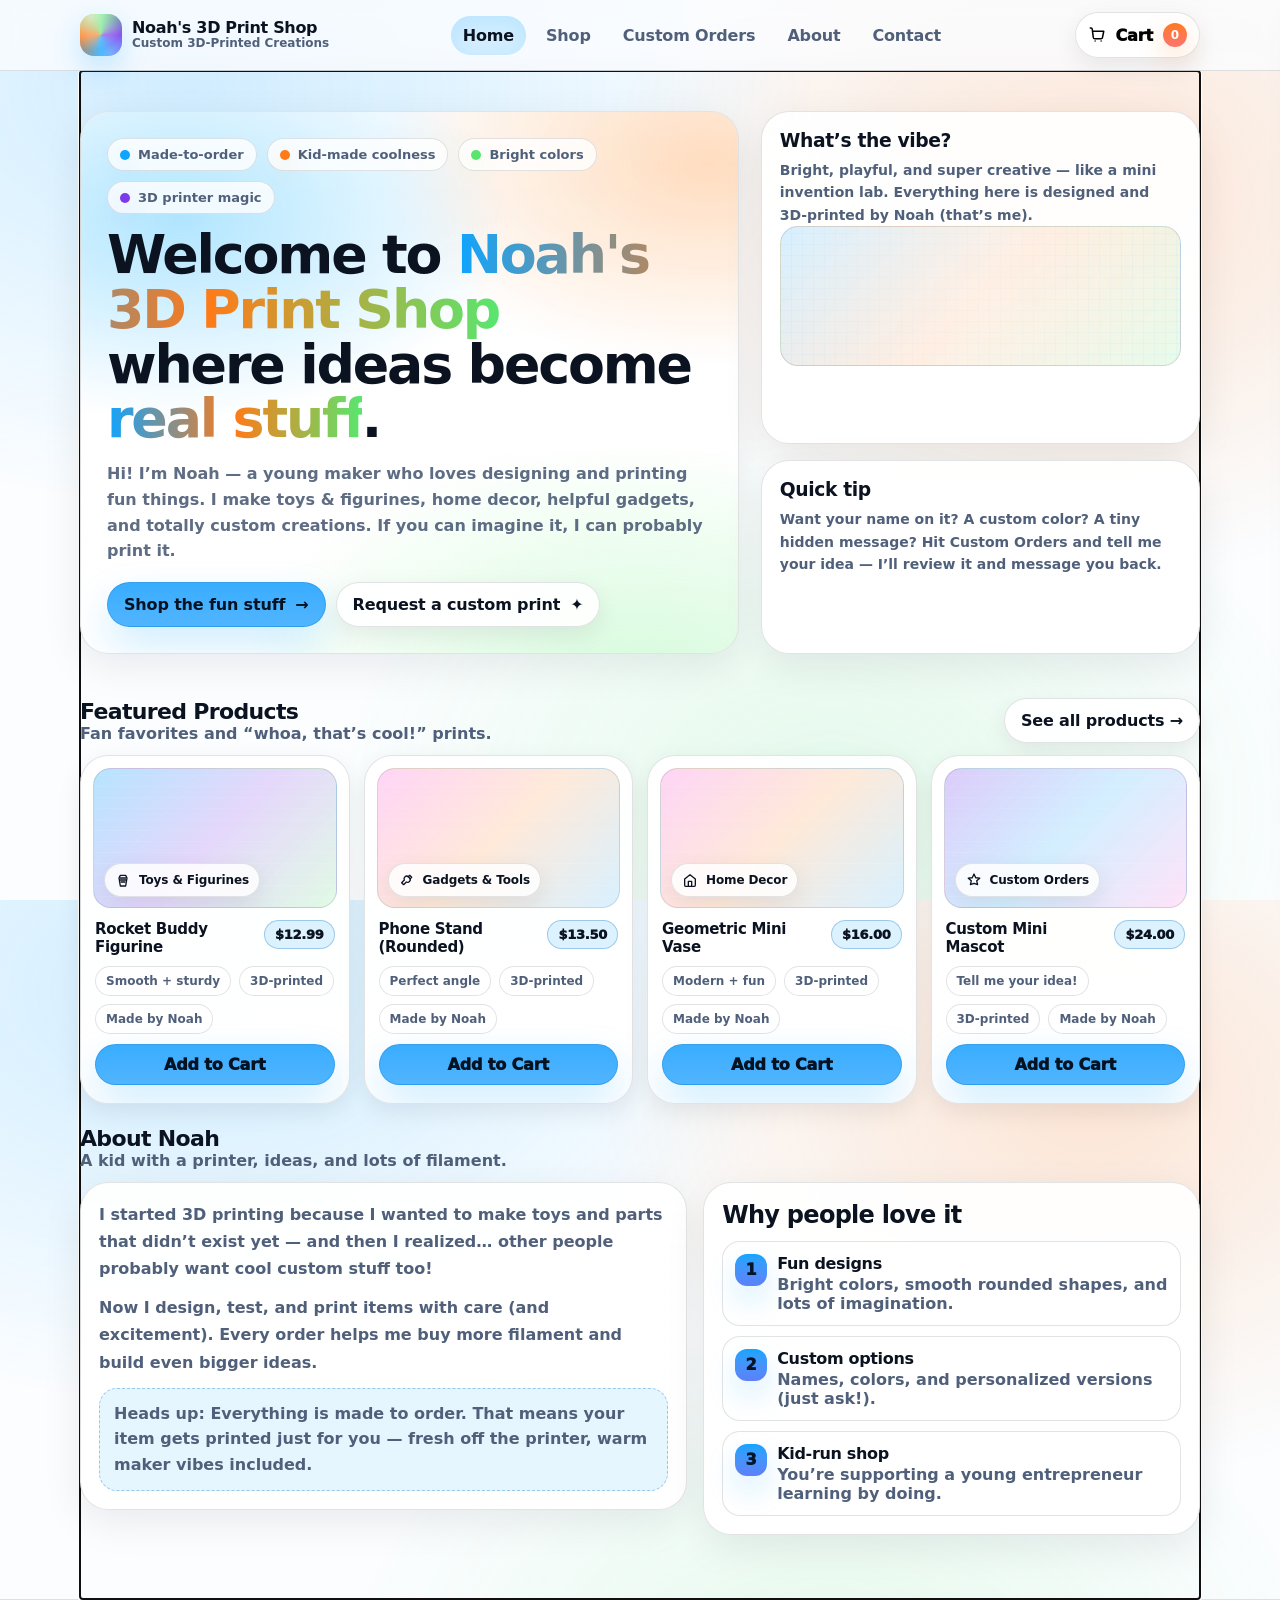
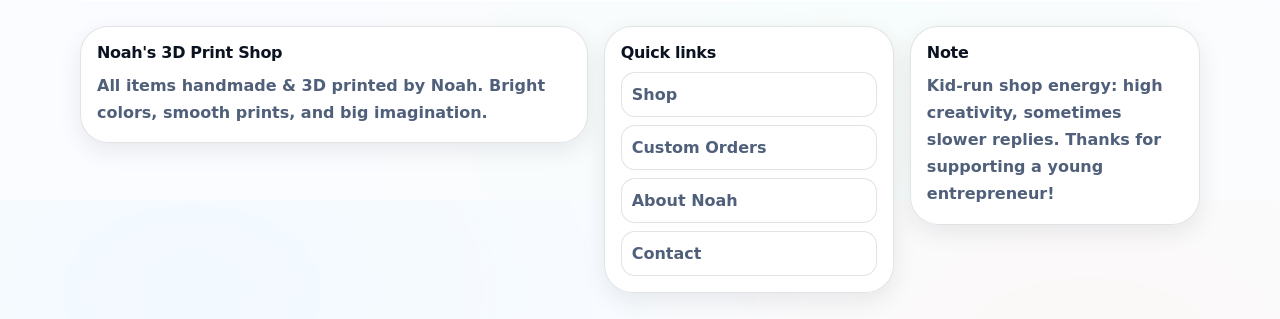
==== index.html @ 731fb662 "Update brand to Noah's 3D Print Shop" ====
<!doctype html>
<html lang="en">
  <head>
    <meta charset="utf-8" />
    <meta name="viewport" content="width=device-width, initial-scale=1" />
    <meta name="theme-color" content="#0ea5ff" />
    <title>Noah&#39;s 3D Print Shop — Custom 3D‑Printed Creations</title>
    <style>
      :root {
        --bg: #fbfdff;
        --card: #ffffff;
        --ink: #0b1220;
        --muted: #50607a;
        --border: rgba(17, 24, 39, 0.12);
        --shadow: 0 12px 40px rgba(2, 8, 23, 0.08);
        --shadow-soft: 0 8px 24px rgba(2, 8, 23, 0.08);
        --radius-xl: 28px;
        --radius-lg: 22px;
        --radius-md: 18px;
        --radius-sm: 14px;
        --electric: #0ea5ff;
        --orange: #ff7a18;
        --lime: #58e66f;
        --purple: #7c3aed;
        --pink: #ff4fd8;
        --yellow: #ffd23f;
        --focus: 0 0 0 4px rgba(14, 165, 255, 0.25);
        --grid: rgba(14, 165, 255, 0.06);
        --ease: cubic-bezier(0.2, 0.8, 0.2, 1);
        --max: 1120px;
        --font: ui-sans-serif, system-ui, -apple-system, Segoe UI, Roboto, Helvetica, Arial,
          "Apple Color Emoji", "Segoe UI Emoji";
      }
      @media (prefers-color-scheme: dark) {
        :root {
          --bg: #070b14;
          --card: #0b1326;
          --ink: #eaf1ff;
          --muted: #a9b7d1;
          --border: rgba(226, 232, 240, 0.12);
          --shadow: 0 16px 48px rgba(0, 0, 0, 0.55);
          --shadow-soft: 0 10px 28px rgba(0, 0, 0, 0.35);
          --grid: rgba(14, 165, 255, 0.09);
        }
      }

      * {
        box-sizing: border-box;
      }
      html,
      body {
        height: 100%;
      }
      body {
        margin: 0;
        font-family: var(--font);
        color: var(--ink);
        background: radial-gradient(1200px 800px at 15% 10%, rgba(14, 165, 255, 0.18), transparent 52%),
          radial-gradient(900px 700px at 85% 22%, rgba(255, 122, 24, 0.18), transparent 55%),
          radial-gradient(900px 700px at 65% 90%, rgba(88, 230, 111, 0.14), transparent 55%),
          linear-gradient(180deg, var(--bg), var(--bg));
        overflow-x: hidden;
      }

      a {
        color: inherit;
        text-decoration: none;
      }
      button,
      input,
      select,
      textarea {
        font: inherit;
      }

      .skip-link {
        position: absolute;
        left: -999px;
        top: 10px;
        padding: 10px 14px;
        border-radius: 999px;
        background: var(--card);
        border: 1px solid var(--border);
        box-shadow: var(--shadow-soft);
      }
      .skip-link:focus {
        left: 10px;
        outline: none;
        box-shadow: var(--focus), var(--shadow-soft);
      }

      .container {
        width: min(var(--max), calc(100% - 32px));
        margin-inline: auto;
      }

      .nav {
        position: sticky;
        top: 0;
        z-index: 60;
        backdrop-filter: blur(10px);
        background: color-mix(in oklab, var(--bg) 78%, transparent);
        border-bottom: 1px solid var(--border);
      }
      .nav-inner {
        display: flex;
        align-items: center;
        justify-content: space-between;
        padding: 12px 0;
        gap: 14px;
      }
      .brand {
        display: flex;
        align-items: center;
        gap: 10px;
        min-width: 180px;
      }
      .brand-badge {
        width: 42px;
        height: 42px;
        border-radius: 14px;
        background: conic-gradient(from 180deg, var(--electric), var(--orange), var(--lime), var(--purple), var(--electric));
        box-shadow: 0 12px 28px rgba(14, 165, 255, 0.22);
        position: relative;
        overflow: hidden;
      }
      .brand-badge::after {
        content: "";
        position: absolute;
        inset: -40%;
        background: radial-gradient(circle at 30% 30%, rgba(255, 255, 255, 0.65), transparent 46%),
          radial-gradient(circle at 70% 70%, rgba(255, 255, 255, 0.35), transparent 46%);
        transform: rotate(18deg);
      }
      .brand-text {
        display: grid;
        line-height: 1.05;
      }
      .brand-title {
        font-weight: 900;
        letter-spacing: -0.02em;
        font-size: 16px;
      }
      .brand-subtitle {
        font-size: 12px;
        color: var(--muted);
        font-weight: 650;
      }

      .nav-links {
        display: flex;
        align-items: center;
        gap: 8px;
      }
      .nav-links a {
        padding: 10px 12px;
        border-radius: 999px;
        color: var(--muted);
        font-weight: 700;
        letter-spacing: -0.01em;
        transition: background 160ms var(--ease), color 160ms var(--ease), transform 160ms var(--ease);
      }
      .nav-links a:hover {
        background: color-mix(in oklab, var(--electric) 12%, transparent);
        color: var(--ink);
        transform: translateY(-1px);
      }
      .nav-links a[aria-current="page"] {
        background: color-mix(in oklab, var(--electric) 16%, transparent);
        color: var(--ink);
        box-shadow: 0 6px 18px rgba(14, 165, 255, 0.12) inset;
      }

      .nav-actions {
        display: flex;
        align-items: center;
        gap: 10px;
      }

      .icon-btn {
        display: inline-flex;
        align-items: center;
        justify-content: center;
        gap: 10px;
        padding: 10px 12px;
        border-radius: 999px;
        background: var(--card);
        border: 1px solid var(--border);
        box-shadow: var(--shadow-soft);
        cursor: pointer;
        transition: transform 160ms var(--ease), box-shadow 160ms var(--ease), background 160ms var(--ease);
        color: var(--ink);
      }
      .icon-btn:hover {
        transform: translateY(-1px);
      }
      .icon-btn:focus-visible {
        outline: none;
        box-shadow: var(--focus), var(--shadow-soft);
      }
      .cart-pill {
        display: inline-flex;
        align-items: center;
        gap: 10px;
        padding: 10px 12px;
        border-radius: 999px;
        background: linear-gradient(180deg, color-mix(in oklab, var(--card) 92%, transparent), var(--card));
        border: 1px solid var(--border);
        box-shadow: var(--shadow-soft);
        cursor: pointer;
        transition: transform 160ms var(--ease), box-shadow 160ms var(--ease);
      }
      .cart-pill:hover {
        transform: translateY(-1px);
      }
      .cart-count {
        min-width: 24px;
        height: 24px;
        padding: 0 7px;
        border-radius: 999px;
        background: linear-gradient(180deg, var(--orange), color-mix(in oklab, var(--orange) 72%, var(--pink)));
        color: #fff;
        display: inline-flex;
        align-items: center;
        justify-content: center;
        font-weight: 900;
        font-size: 12px;
        box-shadow: 0 10px 26px rgba(255, 122, 24, 0.26);
      }

      .hamburger {
        display: none;
      }
      .hamburger svg {
        width: 20px;
        height: 20px;
      }

      @media (max-width: 880px) {
        .nav-links {
          display: none;
        }
        .hamburger {
          display: inline-flex;
        }
      }

      .mobile-menu {
        display: none;
        border-top: 1px solid var(--border);
        padding: 10px 0 14px;
      }
      .mobile-menu.open {
        display: block;
      }
      .mobile-menu a {
        display: flex;
        align-items: center;
        justify-content: space-between;
        padding: 12px 12px;
        border-radius: 16px;
        color: var(--ink);
        font-weight: 800;
        background: color-mix(in oklab, var(--card) 92%, transparent);
        border: 1px solid var(--border);
        margin-top: 10px;
        box-shadow: var(--shadow-soft);
      }
      .mobile-menu a span {
        color: var(--muted);
        font-weight: 750;
        font-size: 13px;
      }

      main {
        padding: 18px 0 64px;
      }

      .page {
        display: none;
        animation: pageIn 280ms var(--ease) both;
      }
      .page.active {
        display: block;
      }
      @keyframes pageIn {
        from {
          opacity: 0;
          transform: translateY(10px);
        }
        to {
          opacity: 1;
          transform: translateY(0);
        }
      }

      .hero {
        display: grid;
        grid-template-columns: 1.2fr 0.8fr;
        gap: 22px;
        align-items: stretch;
        padding: 22px 0;
      }
      @media (max-width: 960px) {
        .hero {
          grid-template-columns: 1fr;
        }
      }

      .hero-card {
        background: linear-gradient(180deg, color-mix(in oklab, var(--card) 92%, transparent), var(--card));
        border: 1px solid var(--border);
        border-radius: var(--radius-xl);
        box-shadow: var(--shadow);
        padding: 26px;
        position: relative;
        overflow: hidden;
      }
      .hero-card::before {
        content: "";
        position: absolute;
        inset: -2px;
        background:
          radial-gradient(600px 360px at 15% 20%, rgba(14, 165, 255, 0.30), transparent 56%),
          radial-gradient(600px 360px at 95% 10%, rgba(255, 122, 24, 0.25), transparent 56%),
          radial-gradient(700px 420px at 85% 105%, rgba(88, 230, 111, 0.22), transparent 58%);
        pointer-events: none;
        filter: saturate(1.2);
      }
      .hero-card > * {
        position: relative;
      }
      .pill-row {
        display: flex;
        flex-wrap: wrap;
        gap: 10px;
        margin-bottom: 14px;
      }
      .pill {
        display: inline-flex;
        align-items: center;
        gap: 8px;
        padding: 8px 12px;
        border-radius: 999px;
        background: color-mix(in oklab, var(--card) 80%, transparent);
        border: 1px solid var(--border);
        color: var(--muted);
        font-weight: 800;
        font-size: 13px;
      }
      .pill .dot {
        width: 10px;
        height: 10px;
        border-radius: 50%;
        background: var(--electric);
        box-shadow: 0 10px 22px rgba(14, 165, 255, 0.25);
      }
      .pill.orange .dot {
        background: var(--orange);
        box-shadow: 0 10px 22px rgba(255, 122, 24, 0.22);
      }
      .pill.lime .dot {
        background: var(--lime);
        box-shadow: 0 10px 22px rgba(88, 230, 111, 0.20);
      }
      .pill.purple .dot {
        background: var(--purple);
        box-shadow: 0 10px 22px rgba(124, 58, 237, 0.22);
      }

      h1 {
        margin: 0;
        font-size: clamp(32px, 4.2vw, 54px);
        letter-spacing: -0.04em;
        line-height: 1.02;
      }
      .gradient-word {
        background: linear-gradient(90deg, var(--electric), var(--orange), var(--lime));
        -webkit-background-clip: text;
        background-clip: text;
        color: transparent;
      }
      .lead {
        margin: 14px 0 0;
        color: color-mix(in oklab, var(--muted) 92%, transparent);
        font-size: 16px;
        line-height: 1.6;
        max-width: 64ch;
        font-weight: 650;
      }
      .cta-row {
        display: flex;
        flex-wrap: wrap;
        gap: 10px;
        margin-top: 18px;
      }
      .btn {
        display: inline-flex;
        align-items: center;
        justify-content: center;
        gap: 10px;
        padding: 12px 16px;
        border-radius: 999px;
        border: 1px solid var(--border);
        cursor: pointer;
        font-weight: 900;
        letter-spacing: -0.01em;
        transition: transform 160ms var(--ease), box-shadow 160ms var(--ease), background 160ms var(--ease);
        user-select: none;
      }
      .btn:focus-visible {
        outline: none;
        box-shadow: var(--focus), var(--shadow-soft);
      }
      .btn:hover {
        transform: translateY(-1px);
      }
      .btn.primary {
        border-color: color-mix(in oklab, var(--electric) 35%, var(--border));
        background: linear-gradient(180deg, color-mix(in oklab, var(--electric) 92%, #ffffff), color-mix(in oklab, var(--electric) 84%, #ffffff));
        color: #041221;
        box-shadow: 0 18px 40px rgba(14, 165, 255, 0.20);
      }
      .btn.secondary {
        background: color-mix(in oklab, var(--card) 92%, transparent);
        color: var(--ink);
        box-shadow: var(--shadow-soft);
      }

      .hero-side {
        display: grid;
        gap: 16px;
      }
      .mini-card {
        background: linear-gradient(180deg, color-mix(in oklab, var(--card) 92%, transparent), var(--card));
        border: 1px solid var(--border);
        border-radius: var(--radius-xl);
        box-shadow: var(--shadow);
        padding: 18px;
        position: relative;
        overflow: hidden;
      }
      .mini-card h3 {
        margin: 0 0 8px;
        letter-spacing: -0.02em;
      }
      .mini-card p {
        margin: 0;
        color: var(--muted);
        font-weight: 650;
        line-height: 1.6;
        font-size: 14px;
      }
      .spark {
        width: 100%;
        height: 140px;
        border-radius: 18px;
        border: 1px solid var(--border);
        background:
          linear-gradient(135deg, rgba(14, 165, 255, 0.20), rgba(255, 122, 24, 0.18), rgba(88, 230, 111, 0.16)),
          radial-gradient(circle at 30% 30%, rgba(255, 255, 255, 0.65), transparent 56%),
          radial-gradient(circle at 70% 60%, rgba(255, 255, 255, 0.35), transparent 55%),
          repeating-linear-gradient(0deg, transparent, transparent 10px, var(--grid) 10px, var(--grid) 11px),
          repeating-linear-gradient(90deg, transparent, transparent 10px, var(--grid) 10px, var(--grid) 11px);
        position: relative;
        overflow: hidden;
      }
      .spark::after {
        content: "";
        position: absolute;
        inset: -40%;
        background: linear-gradient(90deg, transparent, rgba(255, 255, 255, 0.65), transparent);
        transform: rotate(14deg);
        animation: shimmer 2.8s var(--ease) infinite;
        opacity: 0.55;
      }
      @keyframes shimmer {
        0% {
          transform: translateX(-40%) rotate(14deg);
        }
        100% {
          transform: translateX(40%) rotate(14deg);
        }
      }

      .section {
        margin-top: 22px;
      }
      .section-head {
        display: flex;
        align-items: end;
        justify-content: space-between;
        gap: 12px;
        margin: 18px 0 12px;
      }
      .section-head h2 {
        margin: 0;
        font-size: 22px;
        letter-spacing: -0.03em;
      }
      .section-head p {
        margin: 0;
        color: var(--muted);
        font-weight: 650;
      }

      .grid {
        display: grid;
        grid-template-columns: repeat(12, 1fr);
        gap: 14px;
      }
      .grid > * {
        min-width: 0;
      }

      .product-card {
        grid-column: span 3;
        background: linear-gradient(180deg, color-mix(in oklab, var(--card) 92%, transparent), var(--card));
        border: 1px solid var(--border);
        border-radius: var(--radius-xl);
        box-shadow: var(--shadow-soft);
        overflow: hidden;
        display: grid;
        gap: 10px;
        padding: 12px;
        transition: transform 160ms var(--ease), box-shadow 160ms var(--ease);
      }
      .product-card:hover {
        transform: translateY(-2px);
        box-shadow: var(--shadow);
      }
      @media (max-width: 1040px) {
        .product-card {
          grid-column: span 4;
        }
      }
      @media (max-width: 760px) {
        .product-card {
          grid-column: span 6;
        }
      }
      @media (max-width: 520px) {
        .product-card {
          grid-column: span 12;
        }
      }
      .thumb {
        height: 140px;
        border-radius: 18px;
        border: 1px solid var(--border);
        background:
          radial-gradient(120px 120px at 30% 30%, rgba(255, 255, 255, 0.72), transparent 60%),
          radial-gradient(160px 120px at 70% 70%, rgba(255, 255, 255, 0.30), transparent 60%),
          linear-gradient(135deg, rgba(14, 165, 255, 0.22), rgba(255, 122, 24, 0.20), rgba(88, 230, 111, 0.18));
        position: relative;
        overflow: hidden;
      }
      .thumb::after {
        content: "";
        position: absolute;
        inset: 0;
        background:
          repeating-linear-gradient(
            0deg,
            transparent,
            transparent 10px,
            rgba(255, 255, 255, 0.08) 10px,
            rgba(255, 255, 255, 0.08) 11px
          );
        opacity: 0.9;
        mix-blend-mode: overlay;
      }
      .thumb .badge {
        position: absolute;
        left: 10px;
        bottom: 10px;
        display: inline-flex;
        align-items: center;
        gap: 8px;
        padding: 8px 10px;
        border-radius: 999px;
        background: color-mix(in oklab, var(--card) 86%, transparent);
        border: 1px solid var(--border);
        box-shadow: var(--shadow-soft);
        font-weight: 900;
        letter-spacing: -0.01em;
        font-size: 12px;
      }
      .badge svg {
        width: 16px;
        height: 16px;
      }
      .card-body {
        display: grid;
        gap: 10px;
        padding: 2px 2px 6px;
      }
      .card-title {
        display: flex;
        align-items: start;
        justify-content: space-between;
        gap: 10px;
      }
      .card-title h3 {
        margin: 0;
        font-size: 15px;
        letter-spacing: -0.02em;
        line-height: 1.2;
      }
      .price {
        font-weight: 950;
        letter-spacing: -0.02em;
        padding: 6px 10px;
        border-radius: 999px;
        background: color-mix(in oklab, var(--electric) 14%, transparent);
        border: 1px solid color-mix(in oklab, var(--electric) 24%, var(--border));
        white-space: nowrap;
        font-size: 13px;
      }
      .meta {
        display: flex;
        flex-wrap: wrap;
        gap: 8px;
      }
      .tag {
        padding: 7px 10px;
        border-radius: 999px;
        border: 1px solid var(--border);
        background: color-mix(in oklab, var(--card) 92%, transparent);
        color: var(--muted);
        font-size: 12px;
        font-weight: 800;
      }

      .card-actions {
        display: flex;
        gap: 10px;
        align-items: center;
        justify-content: space-between;
      }
      .btn.small {
        padding: 10px 12px;
        font-weight: 950;
        width: 100%;
      }

      .two-col {
        display: grid;
        grid-template-columns: 1.1fr 0.9fr;
        gap: 16px;
        align-items: start;
      }
      @media (max-width: 920px) {
        .two-col {
          grid-template-columns: 1fr;
        }
      }

      .panel {
        background: linear-gradient(180deg, color-mix(in oklab, var(--card) 92%, transparent), var(--card));
        border: 1px solid var(--border);
        border-radius: var(--radius-xl);
        box-shadow: var(--shadow);
        padding: 18px;
      }
      .panel h2 {
        margin: 0 0 10px;
        letter-spacing: -0.03em;
      }
      .panel p {
        margin: 0 0 12px;
        color: var(--muted);
        font-weight: 650;
        line-height: 1.7;
      }

      .steps {
        display: grid;
        gap: 10px;
        margin-top: 12px;
      }
      .step {
        display: grid;
        grid-template-columns: auto 1fr;
        gap: 10px;
        align-items: start;
        padding: 12px;
        border-radius: 18px;
        background: color-mix(in oklab, var(--card) 92%, transparent);
        border: 1px solid var(--border);
      }
      .step .num {
        width: 32px;
        height: 32px;
        border-radius: 12px;
        display: grid;
        place-items: center;
        background: linear-gradient(180deg, var(--electric), color-mix(in oklab, var(--purple) 40%, var(--electric)));
        color: #061427;
        font-weight: 950;
        box-shadow: 0 14px 30px rgba(14, 165, 255, 0.18);
      }
      .step strong {
        display: block;
        letter-spacing: -0.02em;
      }
      .step span {
        display: block;
        color: var(--muted);
        font-weight: 650;
        margin-top: 2px;
      }

      form {
        display: grid;
        gap: 12px;
      }
      .field-row {
        display: grid;
        grid-template-columns: 1fr 1fr;
        gap: 12px;
      }
      @media (max-width: 760px) {
        .field-row {
          grid-template-columns: 1fr;
        }
      }
      label {
        display: grid;
        gap: 6px;
        font-weight: 850;
        letter-spacing: -0.01em;
      }
      label small {
        color: var(--muted);
        font-weight: 700;
        letter-spacing: 0;
      }
      input[type="text"],
      input[type="email"],
      input[type="file"],
      select,
      textarea {
        width: 100%;
        padding: 12px 12px;
        border-radius: 18px;
        border: 1px solid var(--border);
        background: color-mix(in oklab, var(--card) 92%, transparent);
        color: var(--ink);
        box-shadow: 0 10px 20px rgba(2, 8, 23, 0.06);
        outline: none;
        transition: box-shadow 160ms var(--ease), transform 160ms var(--ease), border-color 160ms var(--ease);
      }
      textarea {
        min-height: 130px;
        resize: vertical;
      }
      input:focus,
      select:focus,
      textarea:focus {
        box-shadow: var(--focus), 0 12px 28px rgba(14, 165, 255, 0.10);
        border-color: color-mix(in oklab, var(--electric) 45%, var(--border));
      }

      .note {
        padding: 12px 14px;
        border-radius: 18px;
        border: 1px dashed color-mix(in oklab, var(--electric) 32%, var(--border));
        background: color-mix(in oklab, var(--electric) 10%, transparent);
        color: var(--muted);
        font-weight: 700;
        line-height: 1.6;
      }

      .filters {
        display: flex;
        flex-wrap: wrap;
        gap: 10px;
        margin: 10px 0 16px;
      }
      .chip {
        padding: 10px 12px;
        border-radius: 999px;
        border: 1px solid var(--border);
        background: color-mix(in oklab, var(--card) 92%, transparent);
        box-shadow: var(--shadow-soft);
        cursor: pointer;
        font-weight: 900;
        letter-spacing: -0.01em;
        color: var(--muted);
        transition: transform 160ms var(--ease), background 160ms var(--ease), color 160ms var(--ease);
      }
      .chip:hover {
        transform: translateY(-1px);
      }
      .chip[aria-pressed="true"] {
        color: var(--ink);
        background: color-mix(in oklab, var(--electric) 16%, transparent);
        border-color: color-mix(in oklab, var(--electric) 30%, var(--border));
      }

      footer {
        border-top: 1px solid var(--border);
        background: color-mix(in oklab, var(--bg) 78%, transparent);
        padding: 26px 0;
      }
      .footer-grid {
        display: grid;
        grid-template-columns: 1.4fr 0.8fr 0.8fr;
        gap: 16px;
        align-items: start;
      }
      @media (max-width: 860px) {
        .footer-grid {
          grid-template-columns: 1fr;
        }
      }
      .footer-card {
        background: linear-gradient(180deg, color-mix(in oklab, var(--card) 92%, transparent), var(--card));
        border: 1px solid var(--border);
        border-radius: var(--radius-xl);
        box-shadow: var(--shadow-soft);
        padding: 16px;
      }
      .footer-card h4 {
        margin: 0 0 10px;
        letter-spacing: -0.02em;
      }
      .footer-card p,
      .footer-card a {
        color: var(--muted);
        font-weight: 700;
        line-height: 1.7;
        margin: 0;
      }
      .footer-links {
        display: grid;
        gap: 8px;
      }
      .footer-links a {
        padding: 8px 10px;
        border-radius: 14px;
        background: color-mix(in oklab, var(--card) 92%, transparent);
        border: 1px solid var(--border);
        transition: transform 160ms var(--ease), background 160ms var(--ease);
      }
      .footer-links a:hover {
        transform: translateY(-1px);
        background: color-mix(in oklab, var(--electric) 10%, transparent);
      }

      /* Cart drawer */
      .backdrop {
        position: fixed;
        inset: 0;
        background: rgba(2, 8, 23, 0.55);
        opacity: 0;
        pointer-events: none;
        transition: opacity 220ms var(--ease);
        z-index: 80;
      }
      .backdrop.open {
        opacity: 1;
        pointer-events: auto;
      }
      .drawer {
        position: fixed;
        right: 0;
        top: 0;
        height: 100%;
        width: min(420px, calc(100% - 16px));
        background: linear-gradient(180deg, color-mix(in oklab, var(--card) 94%, transparent), var(--card));
        border-left: 1px solid var(--border);
        box-shadow: var(--shadow);
        transform: translateX(106%);
        transition: transform 260ms var(--ease);
        z-index: 90;
        display: grid;
        grid-template-rows: auto 1fr auto;
      }
      .drawer.open {
        transform: translateX(0);
      }
      .drawer-head {
        padding: 14px 14px 10px;
        border-bottom: 1px solid var(--border);
        display: flex;
        align-items: center;
        justify-content: space-between;
        gap: 10px;
      }
      .drawer-head strong {
        letter-spacing: -0.02em;
        font-size: 16px;
      }
      .drawer-body {
        padding: 12px 14px;
        overflow: auto;
      }
      .drawer-foot {
        padding: 12px 14px 16px;
        border-top: 1px solid var(--border);
        display: grid;
        gap: 10px;
      }
      .cart-line {
        display: grid;
        grid-template-columns: 56px 1fr auto;
        gap: 10px;
        align-items: center;
        padding: 10px;
        border-radius: 18px;
        border: 1px solid var(--border);
        background: color-mix(in oklab, var(--card) 92%, transparent);
        box-shadow: var(--shadow-soft);
        margin-bottom: 10px;
      }
      .cart-thumb {
        width: 56px;
        height: 56px;
        border-radius: 16px;
        border: 1px solid var(--border);
        background:
          radial-gradient(40px 40px at 30% 30%, rgba(255, 255, 255, 0.7), transparent 60%),
          linear-gradient(135deg, rgba(14, 165, 255, 0.25), rgba(255, 122, 24, 0.20), rgba(88, 230, 111, 0.20));
      }
      .cart-line h5 {
        margin: 0;
        letter-spacing: -0.02em;
        font-size: 14px;
      }
      .cart-line p {
        margin: 2px 0 0;
        color: var(--muted);
        font-weight: 700;
        font-size: 12px;
      }
      .qty {
        display: inline-flex;
        align-items: center;
        gap: 8px;
      }
      .qty button {
        width: 30px;
        height: 30px;
        border-radius: 12px;
        border: 1px solid var(--border);
        background: color-mix(in oklab, var(--card) 92%, transparent);
        box-shadow: var(--shadow-soft);
        cursor: pointer;
        font-weight: 950;
      }
      .qty button:focus-visible {
        outline: none;
        box-shadow: var(--focus), var(--shadow-soft);
      }
      .qty span {
        min-width: 22px;
        text-align: center;
        font-weight: 950;
      }
      .totals {
        display: grid;
        gap: 8px;
        padding: 12px;
        border-radius: 18px;
        border: 1px dashed color-mix(in oklab, var(--orange) 32%, var(--border));
        background: color-mix(in oklab, var(--orange) 10%, transparent);
      }
      .totals-row {
        display: flex;
        align-items: center;
        justify-content: space-between;
        gap: 10px;
        color: var(--muted);
        font-weight: 800;
      }
      .totals-row strong {
        color: var(--ink);
      }

      .toast {
        position: fixed;
        left: 50%;
        bottom: 18px;
        transform: translateX(-50%) translateY(10px);
        opacity: 0;
        pointer-events: none;
        z-index: 120;
        background: linear-gradient(180deg, color-mix(in oklab, var(--card) 96%, transparent), var(--card));
        border: 1px solid var(--border);
        box-shadow: var(--shadow);
        border-radius: 999px;
        padding: 10px 12px;
        display: inline-flex;
        align-items: center;
        gap: 10px;
        font-weight: 850;
        color: var(--ink);
        transition: opacity 180ms var(--ease), transform 180ms var(--ease);
      }
      .toast.show {
        opacity: 1;
        transform: translateX(-50%) translateY(0);
      }
      .toast .sparkle {
        width: 10px;
        height: 10px;
        border-radius: 50%;
        background: linear-gradient(180deg, var(--yellow), var(--orange));
        box-shadow: 0 10px 24px rgba(255, 122, 24, 0.28);
      }

      @media (prefers-reduced-motion: reduce) {
        * {
          animation: none !important;
          transition: none !important;
          scroll-behavior: auto !important;
        }
      }
    </style>
  </head>
  <body>
    <a class="skip-link" href="#main">Skip to content</a>

    <header class="nav">
      <div class="container">
        <div class="nav-inner">
          <a class="brand" href="#home" data-nav>
            <div class="brand-badge" aria-hidden="true"></div>
            <div class="brand-text">
              <div class="brand-title" id="brandNameTop">Noah&#39;s 3D Print Shop</div>
              <div class="brand-subtitle">Custom 3D‑Printed Creations</div>
            </div>
          </a>

          <nav class="nav-links" aria-label="Primary">
            <a href="#home" data-nav>Home</a>
            <a href="#shop" data-nav>Shop</a>
            <a href="#custom" data-nav>Custom Orders</a>
            <a href="#about" data-nav>About</a>
            <a href="#contact" data-nav>Contact</a>
          </nav>

          <div class="nav-actions">
            <button class="icon-btn hamburger" id="hamburger" aria-label="Open menu" aria-expanded="false">
              <svg viewBox="0 0 24 24" fill="none" aria-hidden="true">
                <path d="M4 7h16M4 12h16M4 17h16" stroke="currentColor" stroke-width="2" stroke-linecap="round" />
              </svg>
            </button>

            <button class="cart-pill" id="cartButton" aria-label="Open cart">
              <svg viewBox="0 0 24 24" fill="none" aria-hidden="true" width="18" height="18">
                <path
                  d="M7 7h14l-1.7 8.5a2 2 0 0 1-2 1.6H9.1a2 2 0 0 1-2-1.6L5.6 3.8A1.5 1.5 0 0 0 4.1 2.6H3"
                  stroke="currentColor"
                  stroke-width="2"
                  stroke-linecap="round"
                  stroke-linejoin="round"
                />
                <path
                  d="M9.5 21a1 1 0 1 0 0-2 1 1 0 0 0 0 2ZM17.5 21a1 1 0 1 0 0-2 1 1 0 0 0 0 2Z"
                  fill="currentColor"
                />
              </svg>
              <span style="font-weight: 950; letter-spacing: -0.01em">Cart</span>
              <span class="cart-count" id="cartCount">0</span>
            </button>
          </div>
        </div>

        <div class="mobile-menu" id="mobileMenu" aria-label="Mobile navigation">
          <a href="#home" data-nav><strong>Home</strong><span>Big hero + featured</span></a>
          <a href="#shop" data-nav><strong>Shop</strong><span>Toys, decor, gadgets</span></a>
          <a href="#custom" data-nav><strong>Custom Orders</strong><span>Tell Noah your idea</span></a>
          <a href="#about" data-nav><strong>About</strong><span>Meet the maker</span></a>
          <a href="#contact" data-nav><strong>Contact</strong><span>Send a message</span></a>
        </div>
      </div>
    </header>

    <main id="main" class="container" tabindex="-1">
      <!-- HOME -->
      <section class="page" id="page-home" data-page="home" aria-labelledby="homeTitle">
        <div class="hero">
          <div class="hero-card">
            <div class="pill-row" aria-label="Highlights">
              <span class="pill"><span class="dot" aria-hidden="true"></span>Made-to-order</span>
              <span class="pill orange"><span class="dot" aria-hidden="true"></span>Kid-made coolness</span>
              <span class="pill lime"><span class="dot" aria-hidden="true"></span>Bright colors</span>
              <span class="pill purple"><span class="dot" aria-hidden="true"></span>3D printer magic</span>
            </div>

            <h1 id="homeTitle">
              Welcome to <span class="gradient-word" id="brandNameHero">Noah&#39;s 3D Print Shop</span><br />
              where ideas become <span class="gradient-word">real stuff</span>.
            </h1>
            <p class="lead">
              Hi! I’m Noah — a young maker who loves designing and printing fun things. I make toys & figurines, home decor,
              helpful gadgets, and totally custom creations. If you can imagine it, I can probably print it.
            </p>

            <div class="cta-row">
              <a class="btn primary" href="#shop" data-nav>
                Shop the fun stuff
                <span aria-hidden="true">→</span>
              </a>
              <a class="btn secondary" href="#custom" data-nav>
                Request a custom print
                <span aria-hidden="true">✦</span>
              </a>
            </div>
          </div>

          <div class="hero-side">
            <div class="mini-card">
              <h3>What’s the vibe?</h3>
              <p>
                Bright, playful, and super creative — like a mini invention lab. Everything here is designed and 3D‑printed
                by Noah (that’s me).
              </p>
              <div class="spark" role="img" aria-label="Colorful 3D print themed placeholder graphic"></div>
            </div>

            <div class="mini-card">
              <h3>Quick tip</h3>
              <p>
                Want your name on it? A custom color? A tiny hidden message? Hit <strong>Custom Orders</strong> and tell me
                your idea — I’ll review it and message you back.
              </p>
            </div>
          </div>
        </div>

        <section class="section" aria-labelledby="featuredTitle">
          <div class="section-head">
            <div>
              <h2 id="featuredTitle">Featured Products</h2>
              <p>Fan favorites and “whoa, that’s cool!” prints.</p>
            </div>
            <a class="btn secondary" href="#shop" data-nav>See all products →</a>
          </div>
          <div class="grid" id="featuredGrid" aria-live="polite"></div>
        </section>

        <section class="section" aria-labelledby="aboutBlurbTitle">
          <div class="section-head">
            <div>
              <h2 id="aboutBlurbTitle">About Noah</h2>
              <p>A kid with a printer, ideas, and lots of filament.</p>
            </div>
          </div>

          <div class="two-col">
            <div class="panel">
              <p>
                I started 3D printing because I wanted to make toys and parts that didn’t exist yet — and then I realized…
                other people probably want cool custom stuff too!
              </p>
              <p>
                Now I design, test, and print items with care (and excitement). Every order helps me buy more filament and
                build even bigger ideas.
              </p>
              <div class="note">
                <strong>Heads up:</strong> Everything is made to order. That means your item gets printed just for you — fresh
                off the printer, warm maker vibes included.
              </div>
            </div>
            <div class="panel">
              <h2 style="margin-top: 0">Why people love it</h2>
              <div class="steps" aria-label="Why people love Noah&#39;s 3D Print Shop">
                <div class="step">
                  <div class="num" aria-hidden="true">1</div>
                  <div>
                    <strong>Fun designs</strong>
                    <span>Bright colors, smooth rounded shapes, and lots of imagination.</span>
                  </div>
                </div>
                <div class="step">
                  <div class="num" aria-hidden="true">2</div>
                  <div>
                    <strong>Custom options</strong>
                    <span>Names, colors, and personalized versions (just ask!).</span>
                  </div>
                </div>
                <div class="step">
                  <div class="num" aria-hidden="true">3</div>
                  <div>
                    <strong>Kid-run shop</strong>
                    <span>You’re supporting a young entrepreneur learning by doing.</span>
                  </div>
                </div>
              </div>
            </div>
          </div>
        </section>
      </section>

      <!-- SHOP -->
      <section class="page" id="page-shop" data-page="shop" aria-labelledby="shopTitle">
        <div class="section-head" style="margin-top: 10px">
          <div>
            <h2 id="shopTitle">Shop</h2>
            <p>Pick a category, tap “Add to Cart,” and let’s make something awesome.</p>
          </div>
        </div>

        <div class="filters" role="toolbar" aria-label="Shop filters">
          <button class="chip" data-filter="all" aria-pressed="true">All</button>
          <button class="chip" data-filter="Toys & Figurines" aria-pressed="false">Toys & Figurines</button>
          <button class="chip" data-filter="Home Decor" aria-pressed="false">Home Decor</button>
          <button class="chip" data-filter="Gadgets & Tools" aria-pressed="false">Gadgets & Tools</button>
          <button class="chip" data-filter="Custom Orders" aria-pressed="false">Custom Orders</button>
        </div>

        <div class="grid" id="shopGrid" aria-live="polite"></div>

        <div class="panel section" style="margin-top: 18px">
          <h2 style="margin-top: 0">Want something not listed?</h2>
          <p>
            No problem! I LOVE custom builds. Head to the Custom Orders page and tell me what you want printed.
          </p>
          <a class="btn primary" href="#custom" data-nav>Start a custom order →</a>
        </div>
      </section>

      <!-- CUSTOM -->
      <section class="page" id="page-custom" data-page="custom" aria-labelledby="customTitle">
        <div class="section-head" style="margin-top: 10px">
          <div>
            <h2 id="customTitle">Custom Orders</h2>
            <p>Describe your idea. Noah reviews it. Then the printer goes brrrr.</p>
          </div>
        </div>

        <div class="two-col">
          <div class="panel">
            <h2 style="margin-top: 0">How it works</h2>
            <p>
              Custom orders are my favorite because they’re like mini quests. Here’s the simple process:
            </p>
            <div class="steps" aria-label="Custom order process steps">
              <div class="step">
                <div class="num" aria-hidden="true">1</div>
                <div>
                  <strong>Submit</strong>
                  <span>Tell me what you want (and add a picture if you have one).</span>
                </div>
              </div>
              <div class="step">
                <div class="num" aria-hidden="true">2</div>
                <div>
                  <strong>Noah reviews</strong>
                  <span>I check size, details, and what’s possible with my printer.</span>
                </div>
              </div>
              <div class="step">
                <div class="num" aria-hidden="true">3</div>
                <div>
                  <strong>Confirm & print</strong>
                  <span>I message you with a plan and price, then I start printing!</span>
                </div>
              </div>
              <div class="step">
                <div class="num" aria-hidden="true">4</div>
                <div>
                  <strong>Ship</strong>
                  <span>Your creation gets packed carefully and sent to you.</span>
                </div>
              </div>
            </div>

            <div class="note" style="margin-top: 12px">
              <strong>Friendly note:</strong> Response times can vary because I’m a kid running this shop, plus I’ve got
              school and life stuff. But I DO read every message and I’m excited to make your idea!
            </div>
          </div>

          <div class="panel">
            <h2 style="margin-top: 0">Custom Order Form</h2>
            <form id="customForm">
              <div class="field-row">
                <label>
                  Your name
                  <input type="text" name="name" placeholder="e.g., Alex" required />
                </label>
                <label>
                  Email
                  <input type="email" name="email" placeholder="alex@email.com" required />
                </label>
              </div>

              <label>
                What do you want printed?
                <small>Be as detailed as you want: size, theme, what it’s for, etc.</small>
                <textarea name="description" placeholder="I want a small dragon keychain with my initials on the back..." required></textarea>
              </label>

              <div class="field-row">
                <label>
                  Color preference
                  <select name="color">
                    <option>Surprise me (Noah picks a cool color)</option>
                    <option>Electric Blue</option>
                    <option>Orange Pop</option>
                    <option>Lime Green</option>
                    <option>Galaxy Purple</option>
                    <option>Classic White</option>
                    <option>Midnight Black</option>
                  </select>
                </label>
                <label>
                  Reference image (optional)
                  <input type="file" name="reference" accept="image/*" />
                </label>
              </div>

              <button class="btn primary" type="submit">Submit custom request →</button>
              <p class="note" style="margin: 0">
                This demo site doesn’t actually send emails yet — it will show a “submitted” message so you can preview the
                experience.
              </p>
            </form>
          </div>
        </div>
      </section>

      <!-- ABOUT -->
      <section class="page" id="page-about" data-page="about" aria-labelledby="aboutTitle">
        <div class="section-head" style="margin-top: 10px">
          <div>
            <h2 id="aboutTitle">About Noah</h2>
            <p>A young maker turning “what if…” into “look what I made!”</p>
          </div>
        </div>

        <div class="two-col">
          <div class="panel">
            <h2 style="margin-top: 0">Hey! I’m Noah.</h2>
            <p>
              I got a 3D printer and it basically unlocked a superpower: I can turn ideas into real objects. I started by
              printing fun toys and cool gadgets for my family, then friends started asking for stuff… and now this shop is
              my big project!
            </p>
            <p>
              I’m proud of every print I ship. I test designs, tweak them, and make them better — because I want you to open
              your package and go “YESSS.”
            </p>
            <div class="note">
              <strong>My favorite part:</strong> custom orders. If you have a weird, fun, creative idea… you’re my kind of
              customer.
            </div>
          </div>

          <div class="panel">
            <h2 style="margin-top: 0">Photo spot</h2>
            <p>Placeholder for Noah’s photo (or a picture of the 3D printer in action).</p>
            <div
              class="spark"
              style="height: 260px"
              role="img"
              aria-label="Placeholder photo area with colorful 3D printer themed graphic"
            ></div>
          </div>
        </div>
      </section>

      <!-- CONTACT -->
      <section class="page" id="page-contact" data-page="contact" aria-labelledby="contactTitle">
        <div class="section-head" style="margin-top: 10px">
          <div>
            <h2 id="contactTitle">Contact</h2>
            <p>Questions? Ideas? Want help picking a gift? Send a message.</p>
          </div>
        </div>

        <div class="two-col">
          <div class="panel">
            <h2 style="margin-top: 0">Send a message</h2>
            <form id="contactForm">
              <label>
                Name
                <input type="text" name="name" placeholder="Your name" required />
              </label>
              <label>
                Email
                <input type="email" name="email" placeholder="you@email.com" required />
              </label>
              <label>
                Message
                <textarea name="message" placeholder="Tell Noah what you’re thinking..." required></textarea>
              </label>
              <button class="btn primary" type="submit">Send message →</button>
              <p class="note" style="margin: 0">
                <strong>Friendly note:</strong> Response times may vary since Noah is a kid running this himself. Thanks for
                being awesome and patient!
              </p>
            </form>
          </div>

          <div class="panel">
            <h2 style="margin-top: 0">Quick info</h2>
            <p>
              The fastest way to get exactly what you want is to include a few details:
            </p>
            <div class="steps">
              <div class="step">
                <div class="num" aria-hidden="true">✓</div>
                <div>
                  <strong>Size</strong>
                  <span>How big should it be? (tiny / handheld / shelf-size)</span>
                </div>
              </div>
              <div class="step">
                <div class="num" aria-hidden="true">✓</div>
                <div>
                  <strong>Color</strong>
                  <span>Electric blue? Orange? Lime? Or “surprise me”?</span>
                </div>
              </div>
              <div class="step">
                <div class="num" aria-hidden="true">✓</div>
                <div>
                  <strong>Purpose</strong>
                  <span>Is it a gift, a tool, a decoration, a toy, or a custom name tag?</span>
                </div>
              </div>
            </div>
            <div class="note" style="margin-top: 12px">
              This site is a fully styled preview (single-file HTML/CSS/JS). Hooking up real email or payments would be the
              next step.
            </div>
          </div>
        </div>
      </section>
    </main>

    <footer>
      <div class="container">
        <div class="footer-grid">
          <div class="footer-card">
            <h4><span id="brandNameFooter">Noah&#39;s 3D Print Shop</span></h4>
            <p>
              All items handmade & 3D printed by Noah. Bright colors, smooth prints, and big imagination.
            </p>
          </div>
          <div class="footer-card">
            <h4>Quick links</h4>
            <div class="footer-links" aria-label="Footer links">
              <a href="#shop" data-nav>Shop</a>
              <a href="#custom" data-nav>Custom Orders</a>
              <a href="#about" data-nav>About Noah</a>
              <a href="#contact" data-nav>Contact</a>
            </div>
          </div>
          <div class="footer-card">
            <h4>Note</h4>
            <p>
              Kid-run shop energy: high creativity, sometimes slower replies. Thanks for supporting a young entrepreneur!
            </p>
          </div>
        </div>
      </div>
    </footer>

    <div class="backdrop" id="backdrop" aria-hidden="true"></div>
    <aside class="drawer" id="drawer" aria-label="Shopping cart" aria-hidden="true">
      <div class="drawer-head">
        <strong>Your Cart</strong>
        <button class="icon-btn" id="closeCart" aria-label="Close cart">
          <svg viewBox="0 0 24 24" fill="none" aria-hidden="true" width="18" height="18">
            <path d="M6 6l12 12M18 6 6 18" stroke="currentColor" stroke-width="2" stroke-linecap="round" />
          </svg>
        </button>
      </div>
      <div class="drawer-body" id="cartLines" aria-live="polite"></div>
      <div class="drawer-foot">
        <div class="totals" aria-label="Cart totals">
          <div class="totals-row"><span>Items</span><strong id="cartItems">0</strong></div>
          <div class="totals-row"><span>Subtotal</span><strong id="cartSubtotal">$0.00</strong></div>
          <div class="totals-row"><span>Shipping</span><strong>Calculated later</strong></div>
        </div>
        <button class="btn primary" id="checkoutBtn" type="button">Checkout (demo) →</button>
        <button class="btn secondary" id="clearCartBtn" type="button">Clear cart</button>
      </div>
    </aside>

    <div class="toast" id="toast" role="status" aria-live="polite">
      <span class="sparkle" aria-hidden="true"></span>
      <span id="toastText">Added to cart!</span>
    </div>

    <script>
      (() => {
        const BRAND_CANDIDATES = [
          { name: "Noah's 3D Print Shop", tagline: "Custom 3D‑Printed Creations" },
          { name: "Noah’s Print Lab", tagline: "Bright, bold, custom 3D prints" },
          { name: "Noah Makes Stuff", tagline: "Fun ideas → real prints" },
          { name: "Noah’s Print Shop", tagline: "Kid-made, maker-approved" },
          { name: "Noah’s 3D Spark Shop", tagline: "Colorful prints with personality" }
        ];

        // Brand name shown across the site.
        const BRAND = BRAND_CANDIDATES[0];

        const $ = (sel, root = document) => root.querySelector(sel);
        const $$ = (sel, root = document) => Array.from(root.querySelectorAll(sel));

        const money = (n) =>
          new Intl.NumberFormat(undefined, { style: "currency", currency: "USD" }).format(n);

        const state = {
          filter: "all",
          cart: new Map() // id -> { product, qty }
        };

        const PRODUCTS = [
          {
            id: "toy-rocket-buddy",
            name: "Rocket Buddy Figurine",
            category: "Toys & Figurines",
            price: 12.99,
            accent: "electric",
            note: "Smooth + sturdy"
          },
          {
            id: "toy-mini-dino",
            name: "Mini Flex Dino",
            category: "Toys & Figurines",
            price: 9.5,
            accent: "lime",
            note: "Wiggles & smiles"
          },
          {
            id: "toy-robot-pals",
            name: "Robot Pals (Set of 2)",
            category: "Toys & Figurines",
            price: 15.0,
            accent: "purple",
            note: "Desk buddies"
          },
          {
            id: "decor-cloud-lamp",
            name: "Cloudy Desk Decor",
            category: "Home Decor",
            price: 18.0,
            accent: "orange",
            note: "Cute shelf vibe"
          },
          {
            id: "decor-geometric-vase",
            name: "Geometric Mini Vase",
            category: "Home Decor",
            price: 16.0,
            accent: "pink",
            note: "Modern + fun"
          },
          {
            id: "decor-nameplate",
            name: "Custom Nameplate",
            category: "Custom Orders",
            price: 14.0,
            accent: "electric",
            note: "Your name, your style"
          },
          {
            id: "gadget-cable-clip",
            name: "Cable Clip Pack",
            category: "Gadgets & Tools",
            price: 7.99,
            accent: "lime",
            note: "Tidy desk win"
          },
          {
            id: "gadget-keychain-tool",
            name: "Pocket Keychain Tool",
            category: "Gadgets & Tools",
            price: 11.0,
            accent: "orange",
            note: "Handy helper"
          },
          {
            id: "custom-mini-mascot",
            name: "Custom Mini Mascot",
            category: "Custom Orders",
            price: 24.0,
            accent: "purple",
            note: "Tell me your idea!"
          },
          {
            id: "toy-fidget-star",
            name: "Fidget Star Spinner",
            category: "Toys & Figurines",
            price: 10.0,
            accent: "yellow",
            note: "Spinny satisfaction"
          },
          {
            id: "decor-wall-hook",
            name: "Bright Wall Hook",
            category: "Home Decor",
            price: 8.5,
            accent: "electric",
            note: "Hang backpacks"
          },
          {
            id: "gadget-phone-stand",
            name: "Phone Stand (Rounded)",
            category: "Gadgets & Tools",
            price: 13.5,
            accent: "pink",
            note: "Perfect angle"
          }
        ];

        const categoryIcon = (category) => {
          if (category === "Toys & Figurines") return "toy";
          if (category === "Home Decor") return "home";
          if (category === "Gadgets & Tools") return "tool";
          return "star";
        };

        const iconSvg = (name) => {
          const base = {
            toy: `<svg viewBox="0 0 24 24" fill="none" aria-hidden="true">
              <path d="M8 9h8M7 12h10M9 15h6" stroke="currentColor" stroke-width="2" stroke-linecap="round"/>
              <path d="M8 5h8l2 4-2 12H8L6 9l2-4Z" stroke="currentColor" stroke-width="2" stroke-linejoin="round"/>
            </svg>`,
            home: `<svg viewBox="0 0 24 24" fill="none" aria-hidden="true">
              <path d="M4 10.5 12 4l8 6.5V20a1.5 1.5 0 0 1-1.5 1.5H5.5A1.5 1.5 0 0 1 4 20v-9.5Z" stroke="currentColor" stroke-width="2" stroke-linejoin="round"/>
              <path d="M9.5 21V14h5v7" stroke="currentColor" stroke-width="2" stroke-linejoin="round"/>
            </svg>`,
            tool: `<svg viewBox="0 0 24 24" fill="none" aria-hidden="true">
              <path d="M14 7a4 4 0 0 0-6 5l-4 4 3 3 4-4a4 4 0 0 0 5-6Z" stroke="currentColor" stroke-width="2" stroke-linejoin="round"/>
              <path d="M13 8l3-3 3 3-3 3" stroke="currentColor" stroke-width="2" stroke-linejoin="round"/>
            </svg>`,
            star: `<svg viewBox="0 0 24 24" fill="none" aria-hidden="true">
              <path d="m12 3 2.6 5.6 6 .7-4.5 3.9 1.3 5.8L12 16.9 6.6 19l1.3-5.8L3.4 9.3l6-.7L12 3Z" stroke="currentColor" stroke-width="2" stroke-linejoin="round"/>
            </svg>`
          };
          return base[name] || base.star;
        };

        const accentGradient = (accent) => {
          switch (accent) {
            case "electric":
              return "linear-gradient(135deg, rgba(14,165,255,0.30), rgba(124,58,237,0.20), rgba(88,230,111,0.18))";
            case "orange":
              return "linear-gradient(135deg, rgba(255,122,24,0.28), rgba(255,79,216,0.18), rgba(255,210,63,0.18))";
            case "lime":
              return "linear-gradient(135deg, rgba(88,230,111,0.26), rgba(14,165,255,0.18), rgba(255,122,24,0.16))";
            case "purple":
              return "linear-gradient(135deg, rgba(124,58,237,0.26), rgba(14,165,255,0.18), rgba(255,79,216,0.16))";
            case "pink":
              return "linear-gradient(135deg, rgba(255,79,216,0.24), rgba(255,122,24,0.16), rgba(14,165,255,0.16))";
            case "yellow":
              return "linear-gradient(135deg, rgba(255,210,63,0.28), rgba(255,122,24,0.18), rgba(88,230,111,0.14))";
            default:
              return "linear-gradient(135deg, rgba(14,165,255,0.22), rgba(255,122,24,0.20), rgba(88,230,111,0.18))";
          }
        };

        function setBrandEverywhere() {
          document.title = `${BRAND.name} — Custom 3D‑Printed Creations`;
          $("#brandNameTop").textContent = BRAND.name;
          $("#brandNameHero").textContent = BRAND.name;
          $("#brandNameFooter").textContent = BRAND.name;
        }

        function renderProducts(targetEl, list) {
          targetEl.innerHTML = list
            .map((p) => {
              const icon = categoryIcon(p.category);
              return `
                <article class="product-card" data-product-id="${p.id}">
                  <div class="thumb" style="background: ${accentGradient(p.accent)};">
                    <div class="badge">
                      ${iconSvg(icon)}
                      <span>${escapeHtml(p.category)}</span>
                    </div>
                  </div>
                  <div class="card-body">
                    <div class="card-title">
                      <h3>${escapeHtml(p.name)}</h3>
                      <div class="price">${money(p.price)}</div>
                    </div>
                    <div class="meta">
                      <span class="tag">${escapeHtml(p.note)}</span>
                      <span class="tag">3D‑printed</span>
                      <span class="tag">Made by Noah</span>
                    </div>
                    <div class="card-actions">
                      <button class="btn primary small" type="button" data-add="${p.id}">Add to Cart</button>
                    </div>
                  </div>
                </article>
              `;
            })
            .join("");
        }

        function escapeHtml(str) {
          return String(str)
            .replaceAll("&", "&amp;")
            .replaceAll("<", "&lt;")
            .replaceAll(">", "&gt;")
            .replaceAll('"', "&quot;")
            .replaceAll("'", "&#039;");
        }

        function cartCount() {
          let count = 0;
          for (const v of state.cart.values()) count += v.qty;
          return count;
        }

        function cartSubtotal() {
          let sum = 0;
          for (const v of state.cart.values()) sum += v.qty * v.product.price;
          return sum;
        }

        function updateCartBadge() {
          $("#cartCount").textContent = String(cartCount());
        }

        function toast(msg) {
          const el = $("#toast");
          $("#toastText").textContent = msg;
          el.classList.add("show");
          window.clearTimeout(toast._t);
          toast._t = window.setTimeout(() => el.classList.remove("show"), 1400);
        }

        function addToCart(productId) {
          const product = PRODUCTS.find((p) => p.id === productId);
          if (!product) return;
          const existing = state.cart.get(productId);
          if (existing) existing.qty += 1;
          else state.cart.set(productId, { product, qty: 1 });
          updateCartBadge();
          renderCart();
          toast(`Added “${product.name}” to cart!`);
        }

        function setQty(productId, nextQty) {
          const entry = state.cart.get(productId);
          if (!entry) return;
          if (nextQty <= 0) state.cart.delete(productId);
          else entry.qty = nextQty;
          updateCartBadge();
          renderCart();
        }

        function clearCart() {
          state.cart.clear();
          updateCartBadge();
          renderCart();
          toast("Cart cleared!");
        }

        function renderCart() {
          const linesEl = $("#cartLines");
          const entries = Array.from(state.cart.values());
          if (entries.length === 0) {
            linesEl.innerHTML = `
              <div class="panel" style="box-shadow:none; border-style:dashed">
                <h2 style="margin-top:0">Your cart is empty</h2>
                <p>Let’s fix that — there are some seriously cool prints waiting for you.</p>
                <a class="btn primary" href="#shop" data-nav>Go to Shop →</a>
              </div>
            `;
          } else {
            linesEl.innerHTML = entries
              .map(({ product, qty }) => {
                return `
                  <div class="cart-line" data-cart-id="${product.id}">
                    <div class="cart-thumb" style="background: ${accentGradient(product.accent)};"></div>
                    <div>
                      <h5>${escapeHtml(product.name)}</h5>
                      <p>${escapeHtml(product.category)} • ${money(product.price)} each</p>
                    </div>
                    <div class="qty" aria-label="Quantity controls">
                      <button type="button" data-qty-minus="${product.id}" aria-label="Decrease quantity">−</button>
                      <span aria-label="Quantity">${qty}</span>
                      <button type="button" data-qty-plus="${product.id}" aria-label="Increase quantity">+</button>
                    </div>
                  </div>
                `;
              })
              .join("");
          }

          $("#cartItems").textContent = String(cartCount());
          $("#cartSubtotal").textContent = money(cartSubtotal());
        }

        function openCart() {
          $("#backdrop").classList.add("open");
          $("#drawer").classList.add("open");
          $("#drawer").setAttribute("aria-hidden", "false");
          $("#backdrop").setAttribute("aria-hidden", "false");
          document.body.style.overflow = "hidden";
        }

        function closeCart() {
          $("#backdrop").classList.remove("open");
          $("#drawer").classList.remove("open");
          $("#drawer").setAttribute("aria-hidden", "true");
          $("#backdrop").setAttribute("aria-hidden", "true");
          document.body.style.overflow = "";
        }

        function setPageFromHash() {
          const raw = (location.hash || "#home").slice(1);
          const page = raw || "home";

          $$(".page").forEach((p) => p.classList.remove("active"));
          const active = $(`#page-${CSS.escape(page)}`);
          (active || $("#page-home")).classList.add("active");

          $$("[data-nav]").forEach((a) => a.removeAttribute("aria-current"));
          $$(`a[data-nav][href="#${cssEscapeAttr(page)}"]`).forEach((a) =>
            a.setAttribute("aria-current", "page")
          );

          // Close mobile menu on navigation
          const mobileMenu = $("#mobileMenu");
          if (mobileMenu.classList.contains("open")) toggleMobileMenu(false);

          // Focus main for accessibility
          $("#main").focus({ preventScroll: true });
          window.scrollTo({ top: 0, behavior: "smooth" });
        }

        function cssEscapeAttr(value) {
          // Minimal escape for attribute selector matching our known page ids.
          return String(value).replaceAll('"', '\\"');
        }

        function toggleMobileMenu(force) {
          const menu = $("#mobileMenu");
          const btn = $("#hamburger");
          const next = typeof force === "boolean" ? force : !menu.classList.contains("open");
          menu.classList.toggle("open", next);
          btn.setAttribute("aria-expanded", String(next));
          btn.setAttribute("aria-label", next ? "Close menu" : "Open menu");
        }

        function applyFilter(next) {
          state.filter = next;
          $$(".chip").forEach((c) => c.setAttribute("aria-pressed", String(c.dataset.filter === next)));
          renderShop();
        }

        function renderShop() {
          const list =
            state.filter === "all"
              ? PRODUCTS
              : PRODUCTS.filter((p) => p.category === state.filter);
          renderProducts($("#shopGrid"), list);
        }

        function wireEvents() {
          // Global click delegation for add-to-cart and cart controls
          document.addEventListener("click", (e) => {
            const t = e.target;
            if (!(t instanceof Element)) return;

            const add = t.closest("[data-add]");
            if (add) return addToCart(add.getAttribute("data-add"));

            const plus = t.closest("[data-qty-plus]");
            if (plus) {
              const id = plus.getAttribute("data-qty-plus");
              const entry = state.cart.get(id);
              return entry ? setQty(id, entry.qty + 1) : null;
            }

            const minus = t.closest("[data-qty-minus]");
            if (minus) {
              const id = minus.getAttribute("data-qty-minus");
              const entry = state.cart.get(id);
              return entry ? setQty(id, entry.qty - 1) : null;
            }
          });

          // Filters
          $$(".chip").forEach((chip) => {
            chip.addEventListener("click", () => applyFilter(chip.dataset.filter));
          });

          // Drawer controls
          $("#cartButton").addEventListener("click", openCart);
          $("#closeCart").addEventListener("click", closeCart);
          $("#backdrop").addEventListener("click", closeCart);
          window.addEventListener("keydown", (e) => {
            if (e.key === "Escape") closeCart();
          });

          $("#clearCartBtn").addEventListener("click", () => {
            clearCart();
          });
          $("#checkoutBtn").addEventListener("click", () => {
            if (cartCount() === 0) return toast("Add something first!");
            closeCart();
            toast("Checkout is a demo… but the cart works!");
          });

          // Hash routing
          window.addEventListener("hashchange", setPageFromHash);
          setPageFromHash();

          // Mobile menu
          $("#hamburger").addEventListener("click", () => toggleMobileMenu());

          // Forms (demo submit)
          $("#customForm").addEventListener("submit", (e) => {
            e.preventDefault();
            const fd = new FormData(e.currentTarget);
            const name = fd.get("name") || "friend";
            const color = fd.get("color") || "a cool color";
            toast(`Custom request sent! Thanks, ${name}.`);
            e.currentTarget.reset();
            alert(
              `Custom request submitted (demo)!\n\nThanks, ${name}!\nColor preference: ${color}\n\nNext steps:\n- Noah reviews it\n- Confirms details + price\n- Prints + ships`
            );
          });

          $("#contactForm").addEventListener("submit", (e) => {
            e.preventDefault();
            const fd = new FormData(e.currentTarget);
            const name = fd.get("name") || "friend";
            toast(`Message sent! Thanks, ${name}.`);
            e.currentTarget.reset();
            alert(`Message sent (demo)!\n\nThanks, ${name} — Noah will reply as soon as he can.`);
          });
        }

        function init() {
          setBrandEverywhere();

          // Featured: pick 4
          const featured = [
            "toy-rocket-buddy",
            "gadget-phone-stand",
            "decor-geometric-vase",
            "custom-mini-mascot"
          ]
            .map((id) => PRODUCTS.find((p) => p.id === id))
            .filter(Boolean);

          renderProducts($("#featuredGrid"), featured);
          renderShop();
          renderCart();
          updateCartBadge();
          wireEvents();
        }

        init();
      })();
    </script>
  </body>
</html>
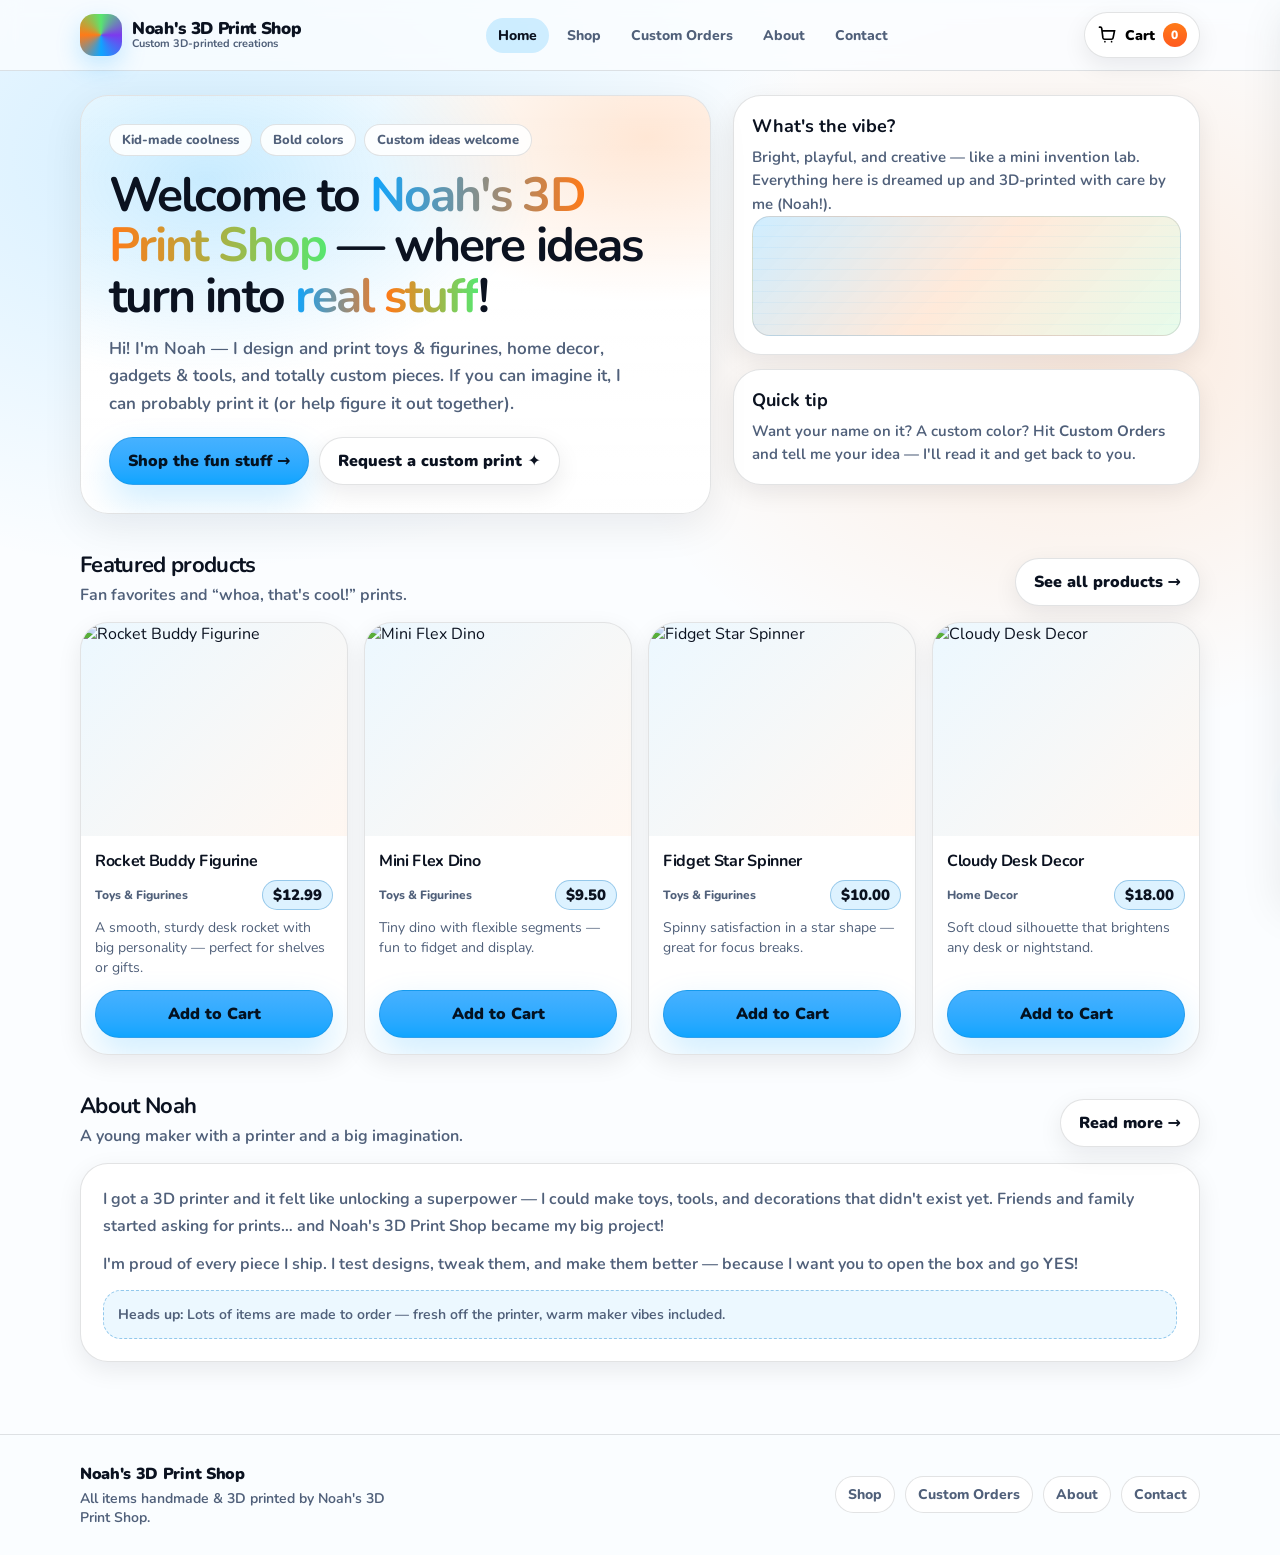
==== commit 326caa38: "brand updates" ====
--- a/index.html
+++ b/index.html
@@ -1,1965 +1,192 @@
-<!doctype html>
+<!DOCTYPE html>
 <html lang="en">
   <head>
     <meta charset="utf-8" />
     <meta name="viewport" content="width=device-width, initial-scale=1" />
-    <meta name="theme-color" content="#0ea5ff" />
-    <title>Noah&#39;s 3D Print Shop — Custom 3D‑Printed Creations</title>
-    <style>
-      :root {
-        --bg: #fbfdff;
-        --card: #ffffff;
-        --ink: #0b1220;
-        --muted: #50607a;
-        --border: rgba(17, 24, 39, 0.12);
-        --shadow: 0 12px 40px rgba(2, 8, 23, 0.08);
-        --shadow-soft: 0 8px 24px rgba(2, 8, 23, 0.08);
-        --radius-xl: 28px;
-        --radius-lg: 22px;
-        --radius-md: 18px;
-        --radius-sm: 14px;
-        --electric: #0ea5ff;
-        --orange: #ff7a18;
-        --lime: #58e66f;
-        --purple: #7c3aed;
-        --pink: #ff4fd8;
-        --yellow: #ffd23f;
-        --focus: 0 0 0 4px rgba(14, 165, 255, 0.25);
-        --grid: rgba(14, 165, 255, 0.06);
-        --ease: cubic-bezier(0.2, 0.8, 0.2, 1);
-        --max: 1120px;
-        --font: ui-sans-serif, system-ui, -apple-system, Segoe UI, Roboto, Helvetica, Arial,
-          "Apple Color Emoji", "Segoe UI Emoji";
-      }
-      @media (prefers-color-scheme: dark) {
-        :root {
-          --bg: #070b14;
-          --card: #0b1326;
-          --ink: #eaf1ff;
-          --muted: #a9b7d1;
-          --border: rgba(226, 232, 240, 0.12);
-          --shadow: 0 16px 48px rgba(0, 0, 0, 0.55);
-          --shadow-soft: 0 10px 28px rgba(0, 0, 0, 0.35);
-          --grid: rgba(14, 165, 255, 0.09);
-        }
-      }
-
-      * {
-        box-sizing: border-box;
-      }
-      html,
-      body {
-        height: 100%;
-      }
-      body {
-        margin: 0;
-        font-family: var(--font);
-        color: var(--ink);
-        background: radial-gradient(1200px 800px at 15% 10%, rgba(14, 165, 255, 0.18), transparent 52%),
-          radial-gradient(900px 700px at 85% 22%, rgba(255, 122, 24, 0.18), transparent 55%),
-          radial-gradient(900px 700px at 65% 90%, rgba(88, 230, 111, 0.14), transparent 55%),
-          linear-gradient(180deg, var(--bg), var(--bg));
-        overflow-x: hidden;
-      }
-
-      a {
-        color: inherit;
-        text-decoration: none;
-      }
-      button,
-      input,
-      select,
-      textarea {
-        font: inherit;
-      }
-
-      .skip-link {
-        position: absolute;
-        left: -999px;
-        top: 10px;
-        padding: 10px 14px;
-        border-radius: 999px;
-        background: var(--card);
-        border: 1px solid var(--border);
-        box-shadow: var(--shadow-soft);
-      }
-      .skip-link:focus {
-        left: 10px;
-        outline: none;
-        box-shadow: var(--focus), var(--shadow-soft);
-      }
-
-      .container {
-        width: min(var(--max), calc(100% - 32px));
-        margin-inline: auto;
-      }
-
-      .nav {
-        position: sticky;
-        top: 0;
-        z-index: 60;
-        backdrop-filter: blur(10px);
-        background: color-mix(in oklab, var(--bg) 78%, transparent);
-        border-bottom: 1px solid var(--border);
-      }
-      .nav-inner {
-        display: flex;
-        align-items: center;
-        justify-content: space-between;
-        padding: 12px 0;
-        gap: 14px;
-      }
-      .brand {
-        display: flex;
-        align-items: center;
-        gap: 10px;
-        min-width: 180px;
-      }
-      .brand-badge {
-        width: 42px;
-        height: 42px;
-        border-radius: 14px;
-        background: conic-gradient(from 180deg, var(--electric), var(--orange), var(--lime), var(--purple), var(--electric));
-        box-shadow: 0 12px 28px rgba(14, 165, 255, 0.22);
-        position: relative;
-        overflow: hidden;
-      }
-      .brand-badge::after {
-        content: "";
-        position: absolute;
-        inset: -40%;
-        background: radial-gradient(circle at 30% 30%, rgba(255, 255, 255, 0.65), transparent 46%),
-          radial-gradient(circle at 70% 70%, rgba(255, 255, 255, 0.35), transparent 46%);
-        transform: rotate(18deg);
-      }
-      .brand-text {
-        display: grid;
-        line-height: 1.05;
-      }
-      .brand-title {
-        font-weight: 900;
-        letter-spacing: -0.02em;
-        font-size: 16px;
-      }
-      .brand-subtitle {
-        font-size: 12px;
-        color: var(--muted);
-        font-weight: 650;
-      }
-
-      .nav-links {
-        display: flex;
-        align-items: center;
-        gap: 8px;
-      }
-      .nav-links a {
-        padding: 10px 12px;
-        border-radius: 999px;
-        color: var(--muted);
-        font-weight: 700;
-        letter-spacing: -0.01em;
-        transition: background 160ms var(--ease), color 160ms var(--ease), transform 160ms var(--ease);
-      }
-      .nav-links a:hover {
-        background: color-mix(in oklab, var(--electric) 12%, transparent);
-        color: var(--ink);
-        transform: translateY(-1px);
-      }
-      .nav-links a[aria-current="page"] {
-        background: color-mix(in oklab, var(--electric) 16%, transparent);
-        color: var(--ink);
-        box-shadow: 0 6px 18px rgba(14, 165, 255, 0.12) inset;
-      }
-
-      .nav-actions {
-        display: flex;
-        align-items: center;
-        gap: 10px;
-      }
-
-      .icon-btn {
-        display: inline-flex;
-        align-items: center;
-        justify-content: center;
-        gap: 10px;
-        padding: 10px 12px;
-        border-radius: 999px;
-        background: var(--card);
-        border: 1px solid var(--border);
-        box-shadow: var(--shadow-soft);
-        cursor: pointer;
-        transition: transform 160ms var(--ease), box-shadow 160ms var(--ease), background 160ms var(--ease);
-        color: var(--ink);
-      }
-      .icon-btn:hover {
-        transform: translateY(-1px);
-      }
-      .icon-btn:focus-visible {
-        outline: none;
-        box-shadow: var(--focus), var(--shadow-soft);
-      }
-      .cart-pill {
-        display: inline-flex;
-        align-items: center;
-        gap: 10px;
-        padding: 10px 12px;
-        border-radius: 999px;
-        background: linear-gradient(180deg, color-mix(in oklab, var(--card) 92%, transparent), var(--card));
-        border: 1px solid var(--border);
-        box-shadow: var(--shadow-soft);
-        cursor: pointer;
-        transition: transform 160ms var(--ease), box-shadow 160ms var(--ease);
-      }
-      .cart-pill:hover {
-        transform: translateY(-1px);
-      }
-      .cart-count {
-        min-width: 24px;
-        height: 24px;
-        padding: 0 7px;
-        border-radius: 999px;
-        background: linear-gradient(180deg, var(--orange), color-mix(in oklab, var(--orange) 72%, var(--pink)));
-        color: #fff;
-        display: inline-flex;
-        align-items: center;
-        justify-content: center;
-        font-weight: 900;
-        font-size: 12px;
-        box-shadow: 0 10px 26px rgba(255, 122, 24, 0.26);
-      }
-
-      .hamburger {
-        display: none;
-      }
-      .hamburger svg {
-        width: 20px;
-        height: 20px;
-      }
-
-      @media (max-width: 880px) {
-        .nav-links {
-          display: none;
-        }
-        .hamburger {
-          display: inline-flex;
-        }
-      }
-
-      .mobile-menu {
-        display: none;
-        border-top: 1px solid var(--border);
-        padding: 10px 0 14px;
-      }
-      .mobile-menu.open {
-        display: block;
-      }
-      .mobile-menu a {
-        display: flex;
-        align-items: center;
-        justify-content: space-between;
-        padding: 12px 12px;
-        border-radius: 16px;
-        color: var(--ink);
-        font-weight: 800;
-        background: color-mix(in oklab, var(--card) 92%, transparent);
-        border: 1px solid var(--border);
-        margin-top: 10px;
-        box-shadow: var(--shadow-soft);
-      }
-      .mobile-menu a span {
-        color: var(--muted);
-        font-weight: 750;
-        font-size: 13px;
-      }
-
-      main {
-        padding: 18px 0 64px;
-      }
-
-      .page {
-        display: none;
-        animation: pageIn 280ms var(--ease) both;
-      }
-      .page.active {
-        display: block;
-      }
-      @keyframes pageIn {
-        from {
-          opacity: 0;
-          transform: translateY(10px);
-        }
-        to {
-          opacity: 1;
-          transform: translateY(0);
-        }
-      }
-
-      .hero {
-        display: grid;
-        grid-template-columns: 1.2fr 0.8fr;
-        gap: 22px;
-        align-items: stretch;
-        padding: 22px 0;
-      }
-      @media (max-width: 960px) {
-        .hero {
-          grid-template-columns: 1fr;
-        }
-      }
-
-      .hero-card {
-        background: linear-gradient(180deg, color-mix(in oklab, var(--card) 92%, transparent), var(--card));
-        border: 1px solid var(--border);
-        border-radius: var(--radius-xl);
-        box-shadow: var(--shadow);
-        padding: 26px;
-        position: relative;
-        overflow: hidden;
-      }
-      .hero-card::before {
-        content: "";
-        position: absolute;
-        inset: -2px;
-        background:
-          radial-gradient(600px 360px at 15% 20%, rgba(14, 165, 255, 0.30), transparent 56%),
-          radial-gradient(600px 360px at 95% 10%, rgba(255, 122, 24, 0.25), transparent 56%),
-          radial-gradient(700px 420px at 85% 105%, rgba(88, 230, 111, 0.22), transparent 58%);
-        pointer-events: none;
-        filter: saturate(1.2);
-      }
-      .hero-card > * {
-        position: relative;
-      }
-      .pill-row {
-        display: flex;
-        flex-wrap: wrap;
-        gap: 10px;
-        margin-bottom: 14px;
-      }
-      .pill {
-        display: inline-flex;
-        align-items: center;
-        gap: 8px;
-        padding: 8px 12px;
-        border-radius: 999px;
-        background: color-mix(in oklab, var(--card) 80%, transparent);
-        border: 1px solid var(--border);
-        color: var(--muted);
-        font-weight: 800;
-        font-size: 13px;
-      }
-      .pill .dot {
-        width: 10px;
-        height: 10px;
-        border-radius: 50%;
-        background: var(--electric);
-        box-shadow: 0 10px 22px rgba(14, 165, 255, 0.25);
-      }
-      .pill.orange .dot {
-        background: var(--orange);
-        box-shadow: 0 10px 22px rgba(255, 122, 24, 0.22);
-      }
-      .pill.lime .dot {
-        background: var(--lime);
-        box-shadow: 0 10px 22px rgba(88, 230, 111, 0.20);
-      }
-      .pill.purple .dot {
-        background: var(--purple);
-        box-shadow: 0 10px 22px rgba(124, 58, 237, 0.22);
-      }
-
-      h1 {
-        margin: 0;
-        font-size: clamp(32px, 4.2vw, 54px);
-        letter-spacing: -0.04em;
-        line-height: 1.02;
-      }
-      .gradient-word {
-        background: linear-gradient(90deg, var(--electric), var(--orange), var(--lime));
-        -webkit-background-clip: text;
-        background-clip: text;
-        color: transparent;
-      }
-      .lead {
-        margin: 14px 0 0;
-        color: color-mix(in oklab, var(--muted) 92%, transparent);
-        font-size: 16px;
-        line-height: 1.6;
-        max-width: 64ch;
-        font-weight: 650;
-      }
-      .cta-row {
-        display: flex;
-        flex-wrap: wrap;
-        gap: 10px;
-        margin-top: 18px;
-      }
-      .btn {
-        display: inline-flex;
-        align-items: center;
-        justify-content: center;
-        gap: 10px;
-        padding: 12px 16px;
-        border-radius: 999px;
-        border: 1px solid var(--border);
-        cursor: pointer;
-        font-weight: 900;
-        letter-spacing: -0.01em;
-        transition: transform 160ms var(--ease), box-shadow 160ms var(--ease), background 160ms var(--ease);
-        user-select: none;
-      }
-      .btn:focus-visible {
-        outline: none;
-        box-shadow: var(--focus), var(--shadow-soft);
-      }
-      .btn:hover {
-        transform: translateY(-1px);
-      }
-      .btn.primary {
-        border-color: color-mix(in oklab, var(--electric) 35%, var(--border));
-        background: linear-gradient(180deg, color-mix(in oklab, var(--electric) 92%, #ffffff), color-mix(in oklab, var(--electric) 84%, #ffffff));
-        color: #041221;
-        box-shadow: 0 18px 40px rgba(14, 165, 255, 0.20);
-      }
-      .btn.secondary {
-        background: color-mix(in oklab, var(--card) 92%, transparent);
-        color: var(--ink);
-        box-shadow: var(--shadow-soft);
-      }
-
-      .hero-side {
-        display: grid;
-        gap: 16px;
-      }
-      .mini-card {
-        background: linear-gradient(180deg, color-mix(in oklab, var(--card) 92%, transparent), var(--card));
-        border: 1px solid var(--border);
-        border-radius: var(--radius-xl);
-        box-shadow: var(--shadow);
-        padding: 18px;
-        position: relative;
-        overflow: hidden;
-      }
-      .mini-card h3 {
-        margin: 0 0 8px;
-        letter-spacing: -0.02em;
-      }
-      .mini-card p {
-        margin: 0;
-        color: var(--muted);
-        font-weight: 650;
-        line-height: 1.6;
-        font-size: 14px;
-      }
-      .spark {
-        width: 100%;
-        height: 140px;
-        border-radius: 18px;
-        border: 1px solid var(--border);
-        background:
-          linear-gradient(135deg, rgba(14, 165, 255, 0.20), rgba(255, 122, 24, 0.18), rgba(88, 230, 111, 0.16)),
-          radial-gradient(circle at 30% 30%, rgba(255, 255, 255, 0.65), transparent 56%),
-          radial-gradient(circle at 70% 60%, rgba(255, 255, 255, 0.35), transparent 55%),
-          repeating-linear-gradient(0deg, transparent, transparent 10px, var(--grid) 10px, var(--grid) 11px),
-          repeating-linear-gradient(90deg, transparent, transparent 10px, var(--grid) 10px, var(--grid) 11px);
-        position: relative;
-        overflow: hidden;
-      }
-      .spark::after {
-        content: "";
-        position: absolute;
-        inset: -40%;
-        background: linear-gradient(90deg, transparent, rgba(255, 255, 255, 0.65), transparent);
-        transform: rotate(14deg);
-        animation: shimmer 2.8s var(--ease) infinite;
-        opacity: 0.55;
-      }
-      @keyframes shimmer {
-        0% {
-          transform: translateX(-40%) rotate(14deg);
-        }
-        100% {
-          transform: translateX(40%) rotate(14deg);
-        }
-      }
-
-      .section {
-        margin-top: 22px;
-      }
-      .section-head {
-        display: flex;
-        align-items: end;
-        justify-content: space-between;
-        gap: 12px;
-        margin: 18px 0 12px;
-      }
-      .section-head h2 {
-        margin: 0;
-        font-size: 22px;
-        letter-spacing: -0.03em;
-      }
-      .section-head p {
-        margin: 0;
-        color: var(--muted);
-        font-weight: 650;
-      }
-
-      .grid {
-        display: grid;
-        grid-template-columns: repeat(12, 1fr);
-        gap: 14px;
-      }
-      .grid > * {
-        min-width: 0;
-      }
-
-      .product-card {
-        grid-column: span 3;
-        background: linear-gradient(180deg, color-mix(in oklab, var(--card) 92%, transparent), var(--card));
-        border: 1px solid var(--border);
-        border-radius: var(--radius-xl);
-        box-shadow: var(--shadow-soft);
-        overflow: hidden;
-        display: grid;
-        gap: 10px;
-        padding: 12px;
-        transition: transform 160ms var(--ease), box-shadow 160ms var(--ease);
-      }
-      .product-card:hover {
-        transform: translateY(-2px);
-        box-shadow: var(--shadow);
-      }
-      @media (max-width: 1040px) {
-        .product-card {
-          grid-column: span 4;
-        }
-      }
-      @media (max-width: 760px) {
-        .product-card {
-          grid-column: span 6;
-        }
-      }
-      @media (max-width: 520px) {
-        .product-card {
-          grid-column: span 12;
-        }
-      }
-      .thumb {
-        height: 140px;
-        border-radius: 18px;
-        border: 1px solid var(--border);
-        background:
-          radial-gradient(120px 120px at 30% 30%, rgba(255, 255, 255, 0.72), transparent 60%),
-          radial-gradient(160px 120px at 70% 70%, rgba(255, 255, 255, 0.30), transparent 60%),
-          linear-gradient(135deg, rgba(14, 165, 255, 0.22), rgba(255, 122, 24, 0.20), rgba(88, 230, 111, 0.18));
-        position: relative;
-        overflow: hidden;
-      }
-      .thumb::after {
-        content: "";
-        position: absolute;
-        inset: 0;
-        background:
-          repeating-linear-gradient(
-            0deg,
-            transparent,
-            transparent 10px,
-            rgba(255, 255, 255, 0.08) 10px,
-            rgba(255, 255, 255, 0.08) 11px
-          );
-        opacity: 0.9;
-        mix-blend-mode: overlay;
-      }
-      .thumb .badge {
-        position: absolute;
-        left: 10px;
-        bottom: 10px;
-        display: inline-flex;
-        align-items: center;
-        gap: 8px;
-        padding: 8px 10px;
-        border-radius: 999px;
-        background: color-mix(in oklab, var(--card) 86%, transparent);
-        border: 1px solid var(--border);
-        box-shadow: var(--shadow-soft);
-        font-weight: 900;
-        letter-spacing: -0.01em;
-        font-size: 12px;
-      }
-      .badge svg {
-        width: 16px;
-        height: 16px;
-      }
-      .card-body {
-        display: grid;
-        gap: 10px;
-        padding: 2px 2px 6px;
-      }
-      .card-title {
-        display: flex;
-        align-items: start;
-        justify-content: space-between;
-        gap: 10px;
-      }
-      .card-title h3 {
-        margin: 0;
-        font-size: 15px;
-        letter-spacing: -0.02em;
-        line-height: 1.2;
-      }
-      .price {
-        font-weight: 950;
-        letter-spacing: -0.02em;
-        padding: 6px 10px;
-        border-radius: 999px;
-        background: color-mix(in oklab, var(--electric) 14%, transparent);
-        border: 1px solid color-mix(in oklab, var(--electric) 24%, var(--border));
-        white-space: nowrap;
-        font-size: 13px;
-      }
-      .meta {
-        display: flex;
-        flex-wrap: wrap;
-        gap: 8px;
-      }
-      .tag {
-        padding: 7px 10px;
-        border-radius: 999px;
-        border: 1px solid var(--border);
-        background: color-mix(in oklab, var(--card) 92%, transparent);
-        color: var(--muted);
-        font-size: 12px;
-        font-weight: 800;
-      }
-
-      .card-actions {
-        display: flex;
-        gap: 10px;
-        align-items: center;
-        justify-content: space-between;
-      }
-      .btn.small {
-        padding: 10px 12px;
-        font-weight: 950;
-        width: 100%;
-      }
-
-      .two-col {
-        display: grid;
-        grid-template-columns: 1.1fr 0.9fr;
-        gap: 16px;
-        align-items: start;
-      }
-      @media (max-width: 920px) {
-        .two-col {
-          grid-template-columns: 1fr;
-        }
-      }
-
-      .panel {
-        background: linear-gradient(180deg, color-mix(in oklab, var(--card) 92%, transparent), var(--card));
-        border: 1px solid var(--border);
-        border-radius: var(--radius-xl);
-        box-shadow: var(--shadow);
-        padding: 18px;
-      }
-      .panel h2 {
-        margin: 0 0 10px;
-        letter-spacing: -0.03em;
-      }
-      .panel p {
-        margin: 0 0 12px;
-        color: var(--muted);
-        font-weight: 650;
-        line-height: 1.7;
-      }
-
-      .steps {
-        display: grid;
-        gap: 10px;
-        margin-top: 12px;
-      }
-      .step {
-        display: grid;
-        grid-template-columns: auto 1fr;
-        gap: 10px;
-        align-items: start;
-        padding: 12px;
-        border-radius: 18px;
-        background: color-mix(in oklab, var(--card) 92%, transparent);
-        border: 1px solid var(--border);
-      }
-      .step .num {
-        width: 32px;
-        height: 32px;
-        border-radius: 12px;
-        display: grid;
-        place-items: center;
-        background: linear-gradient(180deg, var(--electric), color-mix(in oklab, var(--purple) 40%, var(--electric)));
-        color: #061427;
-        font-weight: 950;
-        box-shadow: 0 14px 30px rgba(14, 165, 255, 0.18);
-      }
-      .step strong {
-        display: block;
-        letter-spacing: -0.02em;
-      }
-      .step span {
-        display: block;
-        color: var(--muted);
-        font-weight: 650;
-        margin-top: 2px;
-      }
-
-      form {
-        display: grid;
-        gap: 12px;
-      }
-      .field-row {
-        display: grid;
-        grid-template-columns: 1fr 1fr;
-        gap: 12px;
-      }
-      @media (max-width: 760px) {
-        .field-row {
-          grid-template-columns: 1fr;
-        }
-      }
-      label {
-        display: grid;
-        gap: 6px;
-        font-weight: 850;
-        letter-spacing: -0.01em;
-      }
-      label small {
-        color: var(--muted);
-        font-weight: 700;
-        letter-spacing: 0;
-      }
-      input[type="text"],
-      input[type="email"],
-      input[type="file"],
-      select,
-      textarea {
-        width: 100%;
-        padding: 12px 12px;
-        border-radius: 18px;
-        border: 1px solid var(--border);
-        background: color-mix(in oklab, var(--card) 92%, transparent);
-        color: var(--ink);
-        box-shadow: 0 10px 20px rgba(2, 8, 23, 0.06);
-        outline: none;
-        transition: box-shadow 160ms var(--ease), transform 160ms var(--ease), border-color 160ms var(--ease);
-      }
-      textarea {
-        min-height: 130px;
-        resize: vertical;
-      }
-      input:focus,
-      select:focus,
-      textarea:focus {
-        box-shadow: var(--focus), 0 12px 28px rgba(14, 165, 255, 0.10);
-        border-color: color-mix(in oklab, var(--electric) 45%, var(--border));
-      }
-
-      .note {
-        padding: 12px 14px;
-        border-radius: 18px;
-        border: 1px dashed color-mix(in oklab, var(--electric) 32%, var(--border));
-        background: color-mix(in oklab, var(--electric) 10%, transparent);
-        color: var(--muted);
-        font-weight: 700;
-        line-height: 1.6;
-      }
-
-      .filters {
-        display: flex;
-        flex-wrap: wrap;
-        gap: 10px;
-        margin: 10px 0 16px;
-      }
-      .chip {
-        padding: 10px 12px;
-        border-radius: 999px;
-        border: 1px solid var(--border);
-        background: color-mix(in oklab, var(--card) 92%, transparent);
-        box-shadow: var(--shadow-soft);
-        cursor: pointer;
-        font-weight: 900;
-        letter-spacing: -0.01em;
-        color: var(--muted);
-        transition: transform 160ms var(--ease), background 160ms var(--ease), color 160ms var(--ease);
-      }
-      .chip:hover {
-        transform: translateY(-1px);
-      }
-      .chip[aria-pressed="true"] {
-        color: var(--ink);
-        background: color-mix(in oklab, var(--electric) 16%, transparent);
-        border-color: color-mix(in oklab, var(--electric) 30%, var(--border));
-      }
-
-      footer {
-        border-top: 1px solid var(--border);
-        background: color-mix(in oklab, var(--bg) 78%, transparent);
-        padding: 26px 0;
-      }
-      .footer-grid {
-        display: grid;
-        grid-template-columns: 1.4fr 0.8fr 0.8fr;
-        gap: 16px;
-        align-items: start;
-      }
-      @media (max-width: 860px) {
-        .footer-grid {
-          grid-template-columns: 1fr;
-        }
-      }
-      .footer-card {
-        background: linear-gradient(180deg, color-mix(in oklab, var(--card) 92%, transparent), var(--card));
-        border: 1px solid var(--border);
-        border-radius: var(--radius-xl);
-        box-shadow: var(--shadow-soft);
-        padding: 16px;
-      }
-      .footer-card h4 {
-        margin: 0 0 10px;
-        letter-spacing: -0.02em;
-      }
-      .footer-card p,
-      .footer-card a {
-        color: var(--muted);
-        font-weight: 700;
-        line-height: 1.7;
-        margin: 0;
-      }
-      .footer-links {
-        display: grid;
-        gap: 8px;
-      }
-      .footer-links a {
-        padding: 8px 10px;
-        border-radius: 14px;
-        background: color-mix(in oklab, var(--card) 92%, transparent);
-        border: 1px solid var(--border);
-        transition: transform 160ms var(--ease), background 160ms var(--ease);
-      }
-      .footer-links a:hover {
-        transform: translateY(-1px);
-        background: color-mix(in oklab, var(--electric) 10%, transparent);
-      }
-
-      /* Cart drawer */
-      .backdrop {
-        position: fixed;
-        inset: 0;
-        background: rgba(2, 8, 23, 0.55);
-        opacity: 0;
-        pointer-events: none;
-        transition: opacity 220ms var(--ease);
-        z-index: 80;
-      }
-      .backdrop.open {
-        opacity: 1;
-        pointer-events: auto;
-      }
-      .drawer {
-        position: fixed;
-        right: 0;
-        top: 0;
-        height: 100%;
-        width: min(420px, calc(100% - 16px));
-        background: linear-gradient(180deg, color-mix(in oklab, var(--card) 94%, transparent), var(--card));
-        border-left: 1px solid var(--border);
-        box-shadow: var(--shadow);
-        transform: translateX(106%);
-        transition: transform 260ms var(--ease);
-        z-index: 90;
-        display: grid;
-        grid-template-rows: auto 1fr auto;
-      }
-      .drawer.open {
-        transform: translateX(0);
-      }
-      .drawer-head {
-        padding: 14px 14px 10px;
-        border-bottom: 1px solid var(--border);
-        display: flex;
-        align-items: center;
-        justify-content: space-between;
-        gap: 10px;
-      }
-      .drawer-head strong {
-        letter-spacing: -0.02em;
-        font-size: 16px;
-      }
-      .drawer-body {
-        padding: 12px 14px;
-        overflow: auto;
-      }
-      .drawer-foot {
-        padding: 12px 14px 16px;
-        border-top: 1px solid var(--border);
-        display: grid;
-        gap: 10px;
-      }
-      .cart-line {
-        display: grid;
-        grid-template-columns: 56px 1fr auto;
-        gap: 10px;
-        align-items: center;
-        padding: 10px;
-        border-radius: 18px;
-        border: 1px solid var(--border);
-        background: color-mix(in oklab, var(--card) 92%, transparent);
-        box-shadow: var(--shadow-soft);
-        margin-bottom: 10px;
-      }
-      .cart-thumb {
-        width: 56px;
-        height: 56px;
-        border-radius: 16px;
-        border: 1px solid var(--border);
-        background:
-          radial-gradient(40px 40px at 30% 30%, rgba(255, 255, 255, 0.7), transparent 60%),
-          linear-gradient(135deg, rgba(14, 165, 255, 0.25), rgba(255, 122, 24, 0.20), rgba(88, 230, 111, 0.20));
-      }
-      .cart-line h5 {
-        margin: 0;
-        letter-spacing: -0.02em;
-        font-size: 14px;
-      }
-      .cart-line p {
-        margin: 2px 0 0;
-        color: var(--muted);
-        font-weight: 700;
-        font-size: 12px;
-      }
-      .qty {
-        display: inline-flex;
-        align-items: center;
-        gap: 8px;
-      }
-      .qty button {
-        width: 30px;
-        height: 30px;
-        border-radius: 12px;
-        border: 1px solid var(--border);
-        background: color-mix(in oklab, var(--card) 92%, transparent);
-        box-shadow: var(--shadow-soft);
-        cursor: pointer;
-        font-weight: 950;
-      }
-      .qty button:focus-visible {
-        outline: none;
-        box-shadow: var(--focus), var(--shadow-soft);
-      }
-      .qty span {
-        min-width: 22px;
-        text-align: center;
-        font-weight: 950;
-      }
-      .totals {
-        display: grid;
-        gap: 8px;
-        padding: 12px;
-        border-radius: 18px;
-        border: 1px dashed color-mix(in oklab, var(--orange) 32%, var(--border));
-        background: color-mix(in oklab, var(--orange) 10%, transparent);
-      }
-      .totals-row {
-        display: flex;
-        align-items: center;
-        justify-content: space-between;
-        gap: 10px;
-        color: var(--muted);
-        font-weight: 800;
-      }
-      .totals-row strong {
-        color: var(--ink);
-      }
-
-      .toast {
-        position: fixed;
-        left: 50%;
-        bottom: 18px;
-        transform: translateX(-50%) translateY(10px);
-        opacity: 0;
-        pointer-events: none;
-        z-index: 120;
-        background: linear-gradient(180deg, color-mix(in oklab, var(--card) 96%, transparent), var(--card));
-        border: 1px solid var(--border);
-        box-shadow: var(--shadow);
-        border-radius: 999px;
-        padding: 10px 12px;
-        display: inline-flex;
-        align-items: center;
-        gap: 10px;
-        font-weight: 850;
-        color: var(--ink);
-        transition: opacity 180ms var(--ease), transform 180ms var(--ease);
-      }
-      .toast.show {
-        opacity: 1;
-        transform: translateX(-50%) translateY(0);
-      }
-      .toast .sparkle {
-        width: 10px;
-        height: 10px;
-        border-radius: 50%;
-        background: linear-gradient(180deg, var(--yellow), var(--orange));
-        box-shadow: 0 10px 24px rgba(255, 122, 24, 0.28);
-      }
-
-      @media (prefers-reduced-motion: reduce) {
-        * {
-          animation: none !important;
-          transition: none !important;
-          scroll-behavior: auto !important;
-        }
-      }
-    </style>
+    <meta
+      name="description"
+      content="Noah's 3D Print Shop — custom toys, decor, gadgets, and personalized prints made by a young maker."
+    />
+    <title>Noah's 3D Print Shop — Custom 3D-Printed Creations</title>
+    <link rel="stylesheet" href="css/style.css" />
   </head>
-  <body>
+  <body data-page="home">
     <a class="skip-link" href="#main">Skip to content</a>
 
-    <header class="nav">
-      <div class="container">
-        <div class="nav-inner">
-          <a class="brand" href="#home" data-nav>
-            <div class="brand-badge" aria-hidden="true"></div>
-            <div class="brand-text">
-              <div class="brand-title" id="brandNameTop">Noah&#39;s 3D Print Shop</div>
-              <div class="brand-subtitle">Custom 3D‑Printed Creations</div>
-            </div>
-          </a>
-
-          <nav class="nav-links" aria-label="Primary">
-            <a href="#home" data-nav>Home</a>
-            <a href="#shop" data-nav>Shop</a>
-            <a href="#custom" data-nav>Custom Orders</a>
-            <a href="#about" data-nav>About</a>
-            <a href="#contact" data-nav>Contact</a>
-          </nav>
-
-          <div class="nav-actions">
-            <button class="icon-btn hamburger" id="hamburger" aria-label="Open menu" aria-expanded="false">
-              <svg viewBox="0 0 24 24" fill="none" aria-hidden="true">
-                <path d="M4 7h16M4 12h16M4 17h16" stroke="currentColor" stroke-width="2" stroke-linecap="round" />
-              </svg>
-            </button>
-
-            <button class="cart-pill" id="cartButton" aria-label="Open cart">
-              <svg viewBox="0 0 24 24" fill="none" aria-hidden="true" width="18" height="18">
-                <path
-                  d="M7 7h14l-1.7 8.5a2 2 0 0 1-2 1.6H9.1a2 2 0 0 1-2-1.6L5.6 3.8A1.5 1.5 0 0 0 4.1 2.6H3"
-                  stroke="currentColor"
-                  stroke-width="2"
-                  stroke-linecap="round"
-                  stroke-linejoin="round"
-                />
-                <path
-                  d="M9.5 21a1 1 0 1 0 0-2 1 1 0 0 0 0 2ZM17.5 21a1 1 0 1 0 0-2 1 1 0 0 0 0 2Z"
-                  fill="currentColor"
-                />
-              </svg>
-              <span style="font-weight: 950; letter-spacing: -0.01em">Cart</span>
-              <span class="cart-count" id="cartCount">0</span>
-            </button>
-          </div>
+    <header class="site-header">
+      <div class="container nav-inner">
+        <a href="index.html" class="brand">
+          <span class="brand-badge" aria-hidden="true"></span>
+          <span class="brand-text">
+            <span class="brand-title">Noah's 3D Print Shop</span>
+            <span class="brand-tagline">Custom 3D-printed creations</span>
+          </span>
+        </a>
+        <nav class="nav-links" aria-label="Main navigation">
+          <a href="index.html" data-nav="home">Home</a>
+          <a href="pages/shop.html" data-nav="shop">Shop</a>
+          <a href="pages/custom-orders.html" data-nav="custom">Custom Orders</a>
+          <a href="pages/about.html" data-nav="about">About</a>
+          <a href="pages/contact.html" data-nav="contact">Contact</a>
+        </nav>
+        <div class="nav-actions">
+          <button
+            type="button"
+            class="icon-btn hamburger"
+            id="nav-toggle"
+            aria-label="Open menu"
+            aria-expanded="false"
+          >
+            <svg width="22" height="22" viewBox="0 0 24 24" fill="none" aria-hidden="true">
+              <path d="M4 7h16M4 12h16M4 17h16" stroke="currentColor" stroke-width="2" stroke-linecap="round" />
+            </svg>
+          </button>
+          <button type="button" class="cart-btn" id="cart-toggle" aria-label="Open shopping cart">
+            <svg width="20" height="20" viewBox="0 0 24 24" fill="none" aria-hidden="true">
+              <path
+                d="M7 7h14l-1.7 8.5a2 2 0 0 1-2 1.6H9.1a2 2 0 0 1-2-1.6L5.6 3.8A1.5 1.5 0 0 0 4.1 2.6H3"
+                stroke="currentColor"
+                stroke-width="2"
+                stroke-linecap="round"
+              />
+              <path
+                d="M9.5 21a1 1 0 1 0 0-2 1 1 0 0 0 0 2ZM17.5 21a1 1 0 1 0 0-2 1 1 0 0 0 0 2Z"
+                fill="currentColor"
+              />
+            </svg>
+            <span>Cart</span>
+            <span class="cart-count" id="cart-count">0</span>
+          </button>
         </div>
-
-        <div class="mobile-menu" id="mobileMenu" aria-label="Mobile navigation">
-          <a href="#home" data-nav><strong>Home</strong><span>Big hero + featured</span></a>
-          <a href="#shop" data-nav><strong>Shop</strong><span>Toys, decor, gadgets</span></a>
-          <a href="#custom" data-nav><strong>Custom Orders</strong><span>Tell Noah your idea</span></a>
-          <a href="#about" data-nav><strong>About</strong><span>Meet the maker</span></a>
-          <a href="#contact" data-nav><strong>Contact</strong><span>Send a message</span></a>
-        </div>
+      </div>
+      <div class="container mobile-menu" id="mobile-menu">
+        <a href="index.html">Home</a>
+        <a href="pages/shop.html">Shop</a>
+        <a href="pages/custom-orders.html">Custom Orders</a>
+        <a href="pages/about.html">About</a>
+        <a href="pages/contact.html">Contact</a>
       </div>
     </header>
 
-    <main id="main" class="container" tabindex="-1">
-      <!-- HOME -->
-      <section class="page" id="page-home" data-page="home" aria-labelledby="homeTitle">
-        <div class="hero">
+    <main id="main">
+      <div class="container">
+        <section class="hero" aria-labelledby="hero-title">
           <div class="hero-card">
-            <div class="pill-row" aria-label="Highlights">
-              <span class="pill"><span class="dot" aria-hidden="true"></span>Made-to-order</span>
-              <span class="pill orange"><span class="dot" aria-hidden="true"></span>Kid-made coolness</span>
-              <span class="pill lime"><span class="dot" aria-hidden="true"></span>Bright colors</span>
-              <span class="pill purple"><span class="dot" aria-hidden="true"></span>3D printer magic</span>
+            <div class="pill-row">
+              <span class="pill">Kid-made coolness</span>
+              <span class="pill">Bold colors</span>
+              <span class="pill">Custom ideas welcome</span>
             </div>
-
-            <h1 id="homeTitle">
-              Welcome to <span class="gradient-word" id="brandNameHero">Noah&#39;s 3D Print Shop</span><br />
-              where ideas become <span class="gradient-word">real stuff</span>.
+            <h1 id="hero-title">
+              Welcome to <span class="gradient-text">Noah's 3D Print Shop</span> — where ideas turn into
+              <span class="gradient-text">real stuff</span>!
             </h1>
             <p class="lead">
-              Hi! I’m Noah — a young maker who loves designing and printing fun things. I make toys & figurines, home decor,
-              helpful gadgets, and totally custom creations. If you can imagine it, I can probably print it.
+              Hi! I'm Noah — I design and print toys &amp; figurines, home decor, gadgets &amp; tools, and totally custom
+              pieces. If you can imagine it, I can probably print it (or help figure it out together).
             </p>
-
             <div class="cta-row">
-              <a class="btn primary" href="#shop" data-nav>
-                Shop the fun stuff
-                <span aria-hidden="true">→</span>
-              </a>
-              <a class="btn secondary" href="#custom" data-nav>
-                Request a custom print
-                <span aria-hidden="true">✦</span>
-              </a>
+              <a class="btn btn-primary" href="pages/shop.html">Shop the fun stuff →</a>
+              <a class="btn btn-secondary" href="pages/custom-orders.html">Request a custom print ✦</a>
             </div>
           </div>
-
           <div class="hero-side">
             <div class="mini-card">
-              <h3>What’s the vibe?</h3>
+              <h2>What's the vibe?</h2>
               <p>
-                Bright, playful, and super creative — like a mini invention lab. Everything here is designed and 3D‑printed
-                by Noah (that’s me).
+                Bright, playful, and creative — like a mini invention lab. Everything here is dreamed up and 3D-printed with
+                care by me (Noah!).
               </p>
-              <div class="spark" role="img" aria-label="Colorful 3D print themed placeholder graphic"></div>
+              <div class="spark" role="img" aria-label="Colorful decorative graphic"></div>
             </div>
-
             <div class="mini-card">
-              <h3>Quick tip</h3>
+              <h2>Quick tip</h2>
               <p>
-                Want your name on it? A custom color? A tiny hidden message? Hit <strong>Custom Orders</strong> and tell me
-                your idea — I’ll review it and message you back.
+                Want your name on it? A custom color? Hit <strong>Custom Orders</strong> and tell me your idea — I'll read
+                it and get back to you.
               </p>
             </div>
           </div>
-        </div>
+        </section>
 
-        <section class="section" aria-labelledby="featuredTitle">
+        <section class="section" aria-labelledby="featured-heading">
           <div class="section-head">
             <div>
-              <h2 id="featuredTitle">Featured Products</h2>
-              <p>Fan favorites and “whoa, that’s cool!” prints.</p>
+              <h2 id="featured-heading">Featured products</h2>
+              <p>Fan favorites and “whoa, that's cool!” prints.</p>
             </div>
-            <a class="btn secondary" href="#shop" data-nav>See all products →</a>
+            <a class="btn btn-secondary" href="pages/shop.html">See all products →</a>
           </div>
-          <div class="grid" id="featuredGrid" aria-live="polite"></div>
+          <div class="product-grid" id="featured-grid"></div>
         </section>
 
-        <section class="section" aria-labelledby="aboutBlurbTitle">
+        <section class="section" aria-labelledby="about-snippet-heading">
           <div class="section-head">
             <div>
-              <h2 id="aboutBlurbTitle">About Noah</h2>
-              <p>A kid with a printer, ideas, and lots of filament.</p>
+              <h2 id="about-snippet-heading">About Noah</h2>
+              <p>A young maker with a printer and a big imagination.</p>
             </div>
+            <a class="btn btn-secondary" href="pages/about.html">Read more →</a>
           </div>
-
-          <div class="two-col">
-            <div class="panel">
-              <p>
-                I started 3D printing because I wanted to make toys and parts that didn’t exist yet — and then I realized…
-                other people probably want cool custom stuff too!
-              </p>
-              <p>
-                Now I design, test, and print items with care (and excitement). Every order helps me buy more filament and
-                build even bigger ideas.
-              </p>
-              <div class="note">
-                <strong>Heads up:</strong> Everything is made to order. That means your item gets printed just for you — fresh
-                off the printer, warm maker vibes included.
-              </div>
-            </div>
-            <div class="panel">
-              <h2 style="margin-top: 0">Why people love it</h2>
-              <div class="steps" aria-label="Why people love Noah&#39;s 3D Print Shop">
-                <div class="step">
-                  <div class="num" aria-hidden="true">1</div>
-                  <div>
-                    <strong>Fun designs</strong>
-                    <span>Bright colors, smooth rounded shapes, and lots of imagination.</span>
-                  </div>
-                </div>
-                <div class="step">
-                  <div class="num" aria-hidden="true">2</div>
-                  <div>
-                    <strong>Custom options</strong>
-                    <span>Names, colors, and personalized versions (just ask!).</span>
-                  </div>
-                </div>
-                <div class="step">
-                  <div class="num" aria-hidden="true">3</div>
-                  <div>
-                    <strong>Kid-run shop</strong>
-                    <span>You’re supporting a young entrepreneur learning by doing.</span>
-                  </div>
-                </div>
-              </div>
-            </div>
+          <div class="panel">
+            <p>
+              I got a 3D printer and it felt like unlocking a superpower — I could make toys, tools, and decorations that
+              didn't exist yet. Friends and family started asking for prints… and Noah's 3D Print Shop became my big
+              project!
+            </p>
+            <p>
+              I'm proud of every piece I ship. I test designs, tweak them, and make them better — because I want you to open
+              the box and go <strong>YES!</strong>
+            </p>
+            <p class="note" style="margin: 0">
+              <strong>Heads up:</strong> Lots of items are made to order — fresh off the printer, warm maker vibes included.
+            </p>
           </div>
         </section>
-      </section>
-
-      <!-- SHOP -->
-      <section class="page" id="page-shop" data-page="shop" aria-labelledby="shopTitle">
-        <div class="section-head" style="margin-top: 10px">
-          <div>
-            <h2 id="shopTitle">Shop</h2>
-            <p>Pick a category, tap “Add to Cart,” and let’s make something awesome.</p>
-          </div>
-        </div>
-
-        <div class="filters" role="toolbar" aria-label="Shop filters">
-          <button class="chip" data-filter="all" aria-pressed="true">All</button>
-          <button class="chip" data-filter="Toys & Figurines" aria-pressed="false">Toys & Figurines</button>
-          <button class="chip" data-filter="Home Decor" aria-pressed="false">Home Decor</button>
-          <button class="chip" data-filter="Gadgets & Tools" aria-pressed="false">Gadgets & Tools</button>
-          <button class="chip" data-filter="Custom Orders" aria-pressed="false">Custom Orders</button>
-        </div>
-
-        <div class="grid" id="shopGrid" aria-live="polite"></div>
-
-        <div class="panel section" style="margin-top: 18px">
-          <h2 style="margin-top: 0">Want something not listed?</h2>
-          <p>
-            No problem! I LOVE custom builds. Head to the Custom Orders page and tell me what you want printed.
-          </p>
-          <a class="btn primary" href="#custom" data-nav>Start a custom order →</a>
-        </div>
-      </section>
-
-      <!-- CUSTOM -->
-      <section class="page" id="page-custom" data-page="custom" aria-labelledby="customTitle">
-        <div class="section-head" style="margin-top: 10px">
-          <div>
-            <h2 id="customTitle">Custom Orders</h2>
-            <p>Describe your idea. Noah reviews it. Then the printer goes brrrr.</p>
-          </div>
-        </div>
-
-        <div class="two-col">
-          <div class="panel">
-            <h2 style="margin-top: 0">How it works</h2>
-            <p>
-              Custom orders are my favorite because they’re like mini quests. Here’s the simple process:
-            </p>
-            <div class="steps" aria-label="Custom order process steps">
-              <div class="step">
-                <div class="num" aria-hidden="true">1</div>
-                <div>
-                  <strong>Submit</strong>
-                  <span>Tell me what you want (and add a picture if you have one).</span>
-                </div>
-              </div>
-              <div class="step">
-                <div class="num" aria-hidden="true">2</div>
-                <div>
-                  <strong>Noah reviews</strong>
-                  <span>I check size, details, and what’s possible with my printer.</span>
-                </div>
-              </div>
-              <div class="step">
-                <div class="num" aria-hidden="true">3</div>
-                <div>
-                  <strong>Confirm & print</strong>
-                  <span>I message you with a plan and price, then I start printing!</span>
-                </div>
-              </div>
-              <div class="step">
-                <div class="num" aria-hidden="true">4</div>
-                <div>
-                  <strong>Ship</strong>
-                  <span>Your creation gets packed carefully and sent to you.</span>
-                </div>
-              </div>
-            </div>
-
-            <div class="note" style="margin-top: 12px">
-              <strong>Friendly note:</strong> Response times can vary because I’m a kid running this shop, plus I’ve got
-              school and life stuff. But I DO read every message and I’m excited to make your idea!
-            </div>
-          </div>
-
-          <div class="panel">
-            <h2 style="margin-top: 0">Custom Order Form</h2>
-            <form id="customForm">
-              <div class="field-row">
-                <label>
-                  Your name
-                  <input type="text" name="name" placeholder="e.g., Alex" required />
-                </label>
-                <label>
-                  Email
-                  <input type="email" name="email" placeholder="alex@email.com" required />
-                </label>
-              </div>
-
-              <label>
-                What do you want printed?
-                <small>Be as detailed as you want: size, theme, what it’s for, etc.</small>
-                <textarea name="description" placeholder="I want a small dragon keychain with my initials on the back..." required></textarea>
-              </label>
-
-              <div class="field-row">
-                <label>
-                  Color preference
-                  <select name="color">
-                    <option>Surprise me (Noah picks a cool color)</option>
-                    <option>Electric Blue</option>
-                    <option>Orange Pop</option>
-                    <option>Lime Green</option>
-                    <option>Galaxy Purple</option>
-                    <option>Classic White</option>
-                    <option>Midnight Black</option>
-                  </select>
-                </label>
-                <label>
-                  Reference image (optional)
-                  <input type="file" name="reference" accept="image/*" />
-                </label>
-              </div>
-
-              <button class="btn primary" type="submit">Submit custom request →</button>
-              <p class="note" style="margin: 0">
-                This demo site doesn’t actually send emails yet — it will show a “submitted” message so you can preview the
-                experience.
-              </p>
-            </form>
-          </div>
-        </div>
-      </section>
-
-      <!-- ABOUT -->
-      <section class="page" id="page-about" data-page="about" aria-labelledby="aboutTitle">
-        <div class="section-head" style="margin-top: 10px">
-          <div>
-            <h2 id="aboutTitle">About Noah</h2>
-            <p>A young maker turning “what if…” into “look what I made!”</p>
-          </div>
-        </div>
-
-        <div class="two-col">
-          <div class="panel">
-            <h2 style="margin-top: 0">Hey! I’m Noah.</h2>
-            <p>
-              I got a 3D printer and it basically unlocked a superpower: I can turn ideas into real objects. I started by
-              printing fun toys and cool gadgets for my family, then friends started asking for stuff… and now this shop is
-              my big project!
-            </p>
-            <p>
-              I’m proud of every print I ship. I test designs, tweak them, and make them better — because I want you to open
-              your package and go “YESSS.”
-            </p>
-            <div class="note">
-              <strong>My favorite part:</strong> custom orders. If you have a weird, fun, creative idea… you’re my kind of
-              customer.
-            </div>
-          </div>
-
-          <div class="panel">
-            <h2 style="margin-top: 0">Photo spot</h2>
-            <p>Placeholder for Noah’s photo (or a picture of the 3D printer in action).</p>
-            <div
-              class="spark"
-              style="height: 260px"
-              role="img"
-              aria-label="Placeholder photo area with colorful 3D printer themed graphic"
-            ></div>
-          </div>
-        </div>
-      </section>
-
-      <!-- CONTACT -->
-      <section class="page" id="page-contact" data-page="contact" aria-labelledby="contactTitle">
-        <div class="section-head" style="margin-top: 10px">
-          <div>
-            <h2 id="contactTitle">Contact</h2>
-            <p>Questions? Ideas? Want help picking a gift? Send a message.</p>
-          </div>
-        </div>
-
-        <div class="two-col">
-          <div class="panel">
-            <h2 style="margin-top: 0">Send a message</h2>
-            <form id="contactForm">
-              <label>
-                Name
-                <input type="text" name="name" placeholder="Your name" required />
-              </label>
-              <label>
-                Email
-                <input type="email" name="email" placeholder="you@email.com" required />
-              </label>
-              <label>
-                Message
-                <textarea name="message" placeholder="Tell Noah what you’re thinking..." required></textarea>
-              </label>
-              <button class="btn primary" type="submit">Send message →</button>
-              <p class="note" style="margin: 0">
-                <strong>Friendly note:</strong> Response times may vary since Noah is a kid running this himself. Thanks for
-                being awesome and patient!
-              </p>
-            </form>
-          </div>
-
-          <div class="panel">
-            <h2 style="margin-top: 0">Quick info</h2>
-            <p>
-              The fastest way to get exactly what you want is to include a few details:
-            </p>
-            <div class="steps">
-              <div class="step">
-                <div class="num" aria-hidden="true">✓</div>
-                <div>
-                  <strong>Size</strong>
-                  <span>How big should it be? (tiny / handheld / shelf-size)</span>
-                </div>
-              </div>
-              <div class="step">
-                <div class="num" aria-hidden="true">✓</div>
-                <div>
-                  <strong>Color</strong>
-                  <span>Electric blue? Orange? Lime? Or “surprise me”?</span>
-                </div>
-              </div>
-              <div class="step">
-                <div class="num" aria-hidden="true">✓</div>
-                <div>
-                  <strong>Purpose</strong>
-                  <span>Is it a gift, a tool, a decoration, a toy, or a custom name tag?</span>
-                </div>
-              </div>
-            </div>
-            <div class="note" style="margin-top: 12px">
-              This site is a fully styled preview (single-file HTML/CSS/JS). Hooking up real email or payments would be the
-              next step.
-            </div>
-          </div>
-        </div>
-      </section>
+      </div>
     </main>
 
-    <footer>
-      <div class="container">
-        <div class="footer-grid">
-          <div class="footer-card">
-            <h4><span id="brandNameFooter">Noah&#39;s 3D Print Shop</span></h4>
-            <p>
-              All items handmade & 3D printed by Noah. Bright colors, smooth prints, and big imagination.
-            </p>
-          </div>
-          <div class="footer-card">
-            <h4>Quick links</h4>
-            <div class="footer-links" aria-label="Footer links">
-              <a href="#shop" data-nav>Shop</a>
-              <a href="#custom" data-nav>Custom Orders</a>
-              <a href="#about" data-nav>About Noah</a>
-              <a href="#contact" data-nav>Contact</a>
-            </div>
-          </div>
-          <div class="footer-card">
-            <h4>Note</h4>
-            <p>
-              Kid-run shop energy: high creativity, sometimes slower replies. Thanks for supporting a young entrepreneur!
-            </p>
-          </div>
+    <footer class="site-footer">
+      <div class="container footer-inner">
+        <div>
+          <div class="footer-brand">Noah's 3D Print Shop</div>
+          <p class="footer-note">All items handmade &amp; 3D printed by Noah's 3D Print Shop.</p>
+        </div>
+        <div class="footer-links">
+          <a href="pages/shop.html">Shop</a>
+          <a href="pages/custom-orders.html">Custom Orders</a>
+          <a href="pages/about.html">About</a>
+          <a href="pages/contact.html">Contact</a>
         </div>
       </div>
     </footer>
 
-    <div class="backdrop" id="backdrop" aria-hidden="true"></div>
-    <aside class="drawer" id="drawer" aria-label="Shopping cart" aria-hidden="true">
-      <div class="drawer-head">
-        <strong>Your Cart</strong>
-        <button class="icon-btn" id="closeCart" aria-label="Close cart">
-          <svg viewBox="0 0 24 24" fill="none" aria-hidden="true" width="18" height="18">
+    <div id="cart-backdrop" class="cart-backdrop" aria-hidden="true"></div>
+    <aside id="cart-drawer" class="cart-drawer" aria-label="Shopping cart" aria-hidden="true">
+      <div class="cart-drawer__head">
+        <h2>Your cart</h2>
+        <button type="button" class="icon-btn" id="cart-close" aria-label="Close cart">
+          <svg width="20" height="20" viewBox="0 0 24 24" fill="none" aria-hidden="true">
             <path d="M6 6l12 12M18 6 6 18" stroke="currentColor" stroke-width="2" stroke-linecap="round" />
           </svg>
         </button>
       </div>
-      <div class="drawer-body" id="cartLines" aria-live="polite"></div>
-      <div class="drawer-foot">
-        <div class="totals" aria-label="Cart totals">
-          <div class="totals-row"><span>Items</span><strong id="cartItems">0</strong></div>
-          <div class="totals-row"><span>Subtotal</span><strong id="cartSubtotal">$0.00</strong></div>
-          <div class="totals-row"><span>Shipping</span><strong>Calculated later</strong></div>
+      <div class="cart-drawer__body" id="cart-lines"></div>
+      <div class="cart-drawer__foot">
+        <div class="cart-total">
+          <span>Subtotal</span>
+          <span id="cart-subtotal">$0.00</span>
         </div>
-        <button class="btn primary" id="checkoutBtn" type="button">Checkout (demo) →</button>
-        <button class="btn secondary" id="clearCartBtn" type="button">Clear cart</button>
+        <button type="button" class="btn btn-primary" id="cart-clear" style="width: 100%">Clear cart</button>
+        <p class="note" style="margin: 0; text-align: center; font-size: 13px">
+          Checkout connects later — your cart saves in this browser.
+        </p>
       </div>
     </aside>
 
-    <div class="toast" id="toast" role="status" aria-live="polite">
-      <span class="sparkle" aria-hidden="true"></span>
-      <span id="toastText">Added to cart!</span>
-    </div>
+    <div id="toast" class="toast" role="status" aria-live="polite"></div>
 
-    <script>
-      (() => {
-        const BRAND_CANDIDATES = [
-          { name: "Noah's 3D Print Shop", tagline: "Custom 3D‑Printed Creations" },
-          { name: "Noah’s Print Lab", tagline: "Bright, bold, custom 3D prints" },
-          { name: "Noah Makes Stuff", tagline: "Fun ideas → real prints" },
-          { name: "Noah’s Print Shop", tagline: "Kid-made, maker-approved" },
-          { name: "Noah’s 3D Spark Shop", tagline: "Colorful prints with personality" }
-        ];
-
-        // Brand name shown across the site.
-        const BRAND = BRAND_CANDIDATES[0];
-
-        const $ = (sel, root = document) => root.querySelector(sel);
-        const $$ = (sel, root = document) => Array.from(root.querySelectorAll(sel));
-
-        const money = (n) =>
-          new Intl.NumberFormat(undefined, { style: "currency", currency: "USD" }).format(n);
-
-        const state = {
-          filter: "all",
-          cart: new Map() // id -> { product, qty }
-        };
-
-        const PRODUCTS = [
-          {
-            id: "toy-rocket-buddy",
-            name: "Rocket Buddy Figurine",
-            category: "Toys & Figurines",
-            price: 12.99,
-            accent: "electric",
-            note: "Smooth + sturdy"
-          },
-          {
-            id: "toy-mini-dino",
-            name: "Mini Flex Dino",
-            category: "Toys & Figurines",
-            price: 9.5,
-            accent: "lime",
-            note: "Wiggles & smiles"
-          },
-          {
-            id: "toy-robot-pals",
-            name: "Robot Pals (Set of 2)",
-            category: "Toys & Figurines",
-            price: 15.0,
-            accent: "purple",
-            note: "Desk buddies"
-          },
-          {
-            id: "decor-cloud-lamp",
-            name: "Cloudy Desk Decor",
-            category: "Home Decor",
-            price: 18.0,
-            accent: "orange",
-            note: "Cute shelf vibe"
-          },
-          {
-            id: "decor-geometric-vase",
-            name: "Geometric Mini Vase",
-            category: "Home Decor",
-            price: 16.0,
-            accent: "pink",
-            note: "Modern + fun"
-          },
-          {
-            id: "decor-nameplate",
-            name: "Custom Nameplate",
-            category: "Custom Orders",
-            price: 14.0,
-            accent: "electric",
-            note: "Your name, your style"
-          },
-          {
-            id: "gadget-cable-clip",
-            name: "Cable Clip Pack",
-            category: "Gadgets & Tools",
-            price: 7.99,
-            accent: "lime",
-            note: "Tidy desk win"
-          },
-          {
-            id: "gadget-keychain-tool",
-            name: "Pocket Keychain Tool",
-            category: "Gadgets & Tools",
-            price: 11.0,
-            accent: "orange",
-            note: "Handy helper"
-          },
-          {
-            id: "custom-mini-mascot",
-            name: "Custom Mini Mascot",
-            category: "Custom Orders",
-            price: 24.0,
-            accent: "purple",
-            note: "Tell me your idea!"
-          },
-          {
-            id: "toy-fidget-star",
-            name: "Fidget Star Spinner",
-            category: "Toys & Figurines",
-            price: 10.0,
-            accent: "yellow",
-            note: "Spinny satisfaction"
-          },
-          {
-            id: "decor-wall-hook",
-            name: "Bright Wall Hook",
-            category: "Home Decor",
-            price: 8.5,
-            accent: "electric",
-            note: "Hang backpacks"
-          },
-          {
-            id: "gadget-phone-stand",
-            name: "Phone Stand (Rounded)",
-            category: "Gadgets & Tools",
-            price: 13.5,
-            accent: "pink",
-            note: "Perfect angle"
-          }
-        ];
-
-        const categoryIcon = (category) => {
-          if (category === "Toys & Figurines") return "toy";
-          if (category === "Home Decor") return "home";
-          if (category === "Gadgets & Tools") return "tool";
-          return "star";
-        };
-
-        const iconSvg = (name) => {
-          const base = {
-            toy: `<svg viewBox="0 0 24 24" fill="none" aria-hidden="true">
-              <path d="M8 9h8M7 12h10M9 15h6" stroke="currentColor" stroke-width="2" stroke-linecap="round"/>
-              <path d="M8 5h8l2 4-2 12H8L6 9l2-4Z" stroke="currentColor" stroke-width="2" stroke-linejoin="round"/>
-            </svg>`,
-            home: `<svg viewBox="0 0 24 24" fill="none" aria-hidden="true">
-              <path d="M4 10.5 12 4l8 6.5V20a1.5 1.5 0 0 1-1.5 1.5H5.5A1.5 1.5 0 0 1 4 20v-9.5Z" stroke="currentColor" stroke-width="2" stroke-linejoin="round"/>
-              <path d="M9.5 21V14h5v7" stroke="currentColor" stroke-width="2" stroke-linejoin="round"/>
-            </svg>`,
-            tool: `<svg viewBox="0 0 24 24" fill="none" aria-hidden="true">
-              <path d="M14 7a4 4 0 0 0-6 5l-4 4 3 3 4-4a4 4 0 0 0 5-6Z" stroke="currentColor" stroke-width="2" stroke-linejoin="round"/>
-              <path d="M13 8l3-3 3 3-3 3" stroke="currentColor" stroke-width="2" stroke-linejoin="round"/>
-            </svg>`,
-            star: `<svg viewBox="0 0 24 24" fill="none" aria-hidden="true">
-              <path d="m12 3 2.6 5.6 6 .7-4.5 3.9 1.3 5.8L12 16.9 6.6 19l1.3-5.8L3.4 9.3l6-.7L12 3Z" stroke="currentColor" stroke-width="2" stroke-linejoin="round"/>
-            </svg>`
-          };
-          return base[name] || base.star;
-        };
-
-        const accentGradient = (accent) => {
-          switch (accent) {
-            case "electric":
-              return "linear-gradient(135deg, rgba(14,165,255,0.30), rgba(124,58,237,0.20), rgba(88,230,111,0.18))";
-            case "orange":
-              return "linear-gradient(135deg, rgba(255,122,24,0.28), rgba(255,79,216,0.18), rgba(255,210,63,0.18))";
-            case "lime":
-              return "linear-gradient(135deg, rgba(88,230,111,0.26), rgba(14,165,255,0.18), rgba(255,122,24,0.16))";
-            case "purple":
-              return "linear-gradient(135deg, rgba(124,58,237,0.26), rgba(14,165,255,0.18), rgba(255,79,216,0.16))";
-            case "pink":
-              return "linear-gradient(135deg, rgba(255,79,216,0.24), rgba(255,122,24,0.16), rgba(14,165,255,0.16))";
-            case "yellow":
-              return "linear-gradient(135deg, rgba(255,210,63,0.28), rgba(255,122,24,0.18), rgba(88,230,111,0.14))";
-            default:
-              return "linear-gradient(135deg, rgba(14,165,255,0.22), rgba(255,122,24,0.20), rgba(88,230,111,0.18))";
-          }
-        };
-
-        function setBrandEverywhere() {
-          document.title = `${BRAND.name} — Custom 3D‑Printed Creations`;
-          $("#brandNameTop").textContent = BRAND.name;
-          $("#brandNameHero").textContent = BRAND.name;
-          $("#brandNameFooter").textContent = BRAND.name;
-        }
-
-        function renderProducts(targetEl, list) {
-          targetEl.innerHTML = list
-            .map((p) => {
-              const icon = categoryIcon(p.category);
-              return `
-                <article class="product-card" data-product-id="${p.id}">
-                  <div class="thumb" style="background: ${accentGradient(p.accent)};">
-                    <div class="badge">
-                      ${iconSvg(icon)}
-                      <span>${escapeHtml(p.category)}</span>
-                    </div>
-                  </div>
-                  <div class="card-body">
-                    <div class="card-title">
-                      <h3>${escapeHtml(p.name)}</h3>
-                      <div class="price">${money(p.price)}</div>
-                    </div>
-                    <div class="meta">
-                      <span class="tag">${escapeHtml(p.note)}</span>
-                      <span class="tag">3D‑printed</span>
-                      <span class="tag">Made by Noah</span>
-                    </div>
-                    <div class="card-actions">
-                      <button class="btn primary small" type="button" data-add="${p.id}">Add to Cart</button>
-                    </div>
-                  </div>
-                </article>
-              `;
-            })
-            .join("");
-        }
-
-        function escapeHtml(str) {
-          return String(str)
-            .replaceAll("&", "&amp;")
-            .replaceAll("<", "&lt;")
-            .replaceAll(">", "&gt;")
-            .replaceAll('"', "&quot;")
-            .replaceAll("'", "&#039;");
-        }
-
-        function cartCount() {
-          let count = 0;
-          for (const v of state.cart.values()) count += v.qty;
-          return count;
-        }
-
-        function cartSubtotal() {
-          let sum = 0;
-          for (const v of state.cart.values()) sum += v.qty * v.product.price;
-          return sum;
-        }
-
-        function updateCartBadge() {
-          $("#cartCount").textContent = String(cartCount());
-        }
-
-        function toast(msg) {
-          const el = $("#toast");
-          $("#toastText").textContent = msg;
-          el.classList.add("show");
-          window.clearTimeout(toast._t);
-          toast._t = window.setTimeout(() => el.classList.remove("show"), 1400);
-        }
-
-        function addToCart(productId) {
-          const product = PRODUCTS.find((p) => p.id === productId);
-          if (!product) return;
-          const existing = state.cart.get(productId);
-          if (existing) existing.qty += 1;
-          else state.cart.set(productId, { product, qty: 1 });
-          updateCartBadge();
-          renderCart();
-          toast(`Added “${product.name}” to cart!`);
-        }
-
-        function setQty(productId, nextQty) {
-          const entry = state.cart.get(productId);
-          if (!entry) return;
-          if (nextQty <= 0) state.cart.delete(productId);
-          else entry.qty = nextQty;
-          updateCartBadge();
-          renderCart();
-        }
-
-        function clearCart() {
-          state.cart.clear();
-          updateCartBadge();
-          renderCart();
-          toast("Cart cleared!");
-        }
-
-        function renderCart() {
-          const linesEl = $("#cartLines");
-          const entries = Array.from(state.cart.values());
-          if (entries.length === 0) {
-            linesEl.innerHTML = `
-              <div class="panel" style="box-shadow:none; border-style:dashed">
-                <h2 style="margin-top:0">Your cart is empty</h2>
-                <p>Let’s fix that — there are some seriously cool prints waiting for you.</p>
-                <a class="btn primary" href="#shop" data-nav>Go to Shop →</a>
-              </div>
-            `;
-          } else {
-            linesEl.innerHTML = entries
-              .map(({ product, qty }) => {
-                return `
-                  <div class="cart-line" data-cart-id="${product.id}">
-                    <div class="cart-thumb" style="background: ${accentGradient(product.accent)};"></div>
-                    <div>
-                      <h5>${escapeHtml(product.name)}</h5>
-                      <p>${escapeHtml(product.category)} • ${money(product.price)} each</p>
-                    </div>
-                    <div class="qty" aria-label="Quantity controls">
-                      <button type="button" data-qty-minus="${product.id}" aria-label="Decrease quantity">−</button>
-                      <span aria-label="Quantity">${qty}</span>
-                      <button type="button" data-qty-plus="${product.id}" aria-label="Increase quantity">+</button>
-                    </div>
-                  </div>
-                `;
-              })
-              .join("");
-          }
-
-          $("#cartItems").textContent = String(cartCount());
-          $("#cartSubtotal").textContent = money(cartSubtotal());
-        }
-
-        function openCart() {
-          $("#backdrop").classList.add("open");
-          $("#drawer").classList.add("open");
-          $("#drawer").setAttribute("aria-hidden", "false");
-          $("#backdrop").setAttribute("aria-hidden", "false");
-          document.body.style.overflow = "hidden";
-        }
-
-        function closeCart() {
-          $("#backdrop").classList.remove("open");
-          $("#drawer").classList.remove("open");
-          $("#drawer").setAttribute("aria-hidden", "true");
-          $("#backdrop").setAttribute("aria-hidden", "true");
-          document.body.style.overflow = "";
-        }
-
-        function setPageFromHash() {
-          const raw = (location.hash || "#home").slice(1);
-          const page = raw || "home";
-
-          $$(".page").forEach((p) => p.classList.remove("active"));
-          const active = $(`#page-${CSS.escape(page)}`);
-          (active || $("#page-home")).classList.add("active");
-
-          $$("[data-nav]").forEach((a) => a.removeAttribute("aria-current"));
-          $$(`a[data-nav][href="#${cssEscapeAttr(page)}"]`).forEach((a) =>
-            a.setAttribute("aria-current", "page")
-          );
-
-          // Close mobile menu on navigation
-          const mobileMenu = $("#mobileMenu");
-          if (mobileMenu.classList.contains("open")) toggleMobileMenu(false);
-
-          // Focus main for accessibility
-          $("#main").focus({ preventScroll: true });
-          window.scrollTo({ top: 0, behavior: "smooth" });
-        }
-
-        function cssEscapeAttr(value) {
-          // Minimal escape for attribute selector matching our known page ids.
-          return String(value).replaceAll('"', '\\"');
-        }
-
-        function toggleMobileMenu(force) {
-          const menu = $("#mobileMenu");
-          const btn = $("#hamburger");
-          const next = typeof force === "boolean" ? force : !menu.classList.contains("open");
-          menu.classList.toggle("open", next);
-          btn.setAttribute("aria-expanded", String(next));
-          btn.setAttribute("aria-label", next ? "Close menu" : "Open menu");
-        }
-
-        function applyFilter(next) {
-          state.filter = next;
-          $$(".chip").forEach((c) => c.setAttribute("aria-pressed", String(c.dataset.filter === next)));
-          renderShop();
-        }
-
-        function renderShop() {
-          const list =
-            state.filter === "all"
-              ? PRODUCTS
-              : PRODUCTS.filter((p) => p.category === state.filter);
-          renderProducts($("#shopGrid"), list);
-        }
-
-        function wireEvents() {
-          // Global click delegation for add-to-cart and cart controls
-          document.addEventListener("click", (e) => {
-            const t = e.target;
-            if (!(t instanceof Element)) return;
-
-            const add = t.closest("[data-add]");
-            if (add) return addToCart(add.getAttribute("data-add"));
-
-            const plus = t.closest("[data-qty-plus]");
-            if (plus) {
-              const id = plus.getAttribute("data-qty-plus");
-              const entry = state.cart.get(id);
-              return entry ? setQty(id, entry.qty + 1) : null;
-            }
-
-            const minus = t.closest("[data-qty-minus]");
-            if (minus) {
-              const id = minus.getAttribute("data-qty-minus");
-              const entry = state.cart.get(id);
-              return entry ? setQty(id, entry.qty - 1) : null;
-            }
-          });
-
-          // Filters
-          $$(".chip").forEach((chip) => {
-            chip.addEventListener("click", () => applyFilter(chip.dataset.filter));
-          });
-
-          // Drawer controls
-          $("#cartButton").addEventListener("click", openCart);
-          $("#closeCart").addEventListener("click", closeCart);
-          $("#backdrop").addEventListener("click", closeCart);
-          window.addEventListener("keydown", (e) => {
-            if (e.key === "Escape") closeCart();
-          });
-
-          $("#clearCartBtn").addEventListener("click", () => {
-            clearCart();
-          });
-          $("#checkoutBtn").addEventListener("click", () => {
-            if (cartCount() === 0) return toast("Add something first!");
-            closeCart();
-            toast("Checkout is a demo… but the cart works!");
-          });
-
-          // Hash routing
-          window.addEventListener("hashchange", setPageFromHash);
-          setPageFromHash();
-
-          // Mobile menu
-          $("#hamburger").addEventListener("click", () => toggleMobileMenu());
-
-          // Forms (demo submit)
-          $("#customForm").addEventListener("submit", (e) => {
-            e.preventDefault();
-            const fd = new FormData(e.currentTarget);
-            const name = fd.get("name") || "friend";
-            const color = fd.get("color") || "a cool color";
-            toast(`Custom request sent! Thanks, ${name}.`);
-            e.currentTarget.reset();
-            alert(
-              `Custom request submitted (demo)!\n\nThanks, ${name}!\nColor preference: ${color}\n\nNext steps:\n- Noah reviews it\n- Confirms details + price\n- Prints + ships`
-            );
-          });
-
-          $("#contactForm").addEventListener("submit", (e) => {
-            e.preventDefault();
-            const fd = new FormData(e.currentTarget);
-            const name = fd.get("name") || "friend";
-            toast(`Message sent! Thanks, ${name}.`);
-            e.currentTarget.reset();
-            alert(`Message sent (demo)!\n\nThanks, ${name} — Noah will reply as soon as he can.`);
-          });
-        }
-
-        function init() {
-          setBrandEverywhere();
-
-          // Featured: pick 4
-          const featured = [
-            "toy-rocket-buddy",
-            "gadget-phone-stand",
-            "decor-geometric-vase",
-            "custom-mini-mascot"
-          ]
-            .map((id) => PRODUCTS.find((p) => p.id === id))
-            .filter(Boolean);
-
-          renderProducts($("#featuredGrid"), featured);
-          renderShop();
-          renderCart();
-          updateCartBadge();
-          wireEvents();
-        }
-
-        init();
-      })();
-    </script>
+    <script src="data/products.js"></script>
+    <script src="js/main.js"></script>
   </body>
 </html>
-
--- a/css/style.css
+++ b/css/style.css
@@ -0,0 +1,915 @@
+/* Noah's 3D Print Shop — main styles */
+
+@import url("https://fonts.googleapis.com/css2?family=Nunito:wght@500;700;800;900&display=swap");
+
+:root {
+  --bg: #fbfdff;
+  --card: #ffffff;
+  --ink: #0b1220;
+  --muted: #50607a;
+  --border: rgba(17, 24, 39, 0.12);
+  --shadow: 0 12px 40px rgba(2, 8, 23, 0.08);
+  --shadow-soft: 0 8px 24px rgba(2, 8, 23, 0.08);
+  --electric: #0ea5ff;
+  --orange: #ff7a18;
+  --lime: #58e66f;
+  --purple: #7c3aed;
+  --radius-xl: 28px;
+  --radius-lg: 22px;
+  --radius-md: 18px;
+  --focus: 0 0 0 4px rgba(14, 165, 255, 0.25);
+  --max: 1120px;
+  --font: "Nunito", ui-sans-serif, system-ui, sans-serif;
+}
+
+*,
+*::before,
+*::after {
+  box-sizing: border-box;
+}
+
+html {
+  scroll-behavior: smooth;
+}
+
+body {
+  margin: 0;
+  font-family: var(--font);
+  color: var(--ink);
+  background: radial-gradient(1200px 800px at 15% 10%, rgba(14, 165, 255, 0.16), transparent 52%),
+    radial-gradient(900px 700px at 85% 22%, rgba(255, 122, 24, 0.14), transparent 55%),
+    linear-gradient(180deg, var(--bg), var(--bg));
+  min-height: 100vh;
+  display: flex;
+  flex-direction: column;
+}
+
+a {
+  color: inherit;
+  text-decoration: none;
+}
+
+img {
+  max-width: 100%;
+  height: auto;
+  display: block;
+}
+
+button,
+input,
+select,
+textarea {
+  font: inherit;
+}
+
+.container {
+  width: min(var(--max), calc(100% - 32px));
+  margin-inline: auto;
+}
+
+.skip-link {
+  position: absolute;
+  left: -999px;
+  top: 10px;
+  padding: 10px 14px;
+  border-radius: 999px;
+  background: var(--card);
+  border: 1px solid var(--border);
+  z-index: 200;
+}
+.skip-link:focus {
+  left: 10px;
+  outline: none;
+  box-shadow: var(--focus);
+}
+
+/* ——— Nav ——— */
+.site-header {
+  position: sticky;
+  top: 0;
+  z-index: 100;
+  backdrop-filter: blur(10px);
+  background: color-mix(in oklab, var(--bg) 82%, transparent);
+  border-bottom: 1px solid var(--border);
+}
+
+.nav-inner {
+  display: flex;
+  align-items: center;
+  justify-content: space-between;
+  padding: 12px 0;
+  gap: 14px;
+}
+
+.brand {
+  display: flex;
+  align-items: center;
+  gap: 10px;
+  min-width: 0;
+}
+
+.brand-badge {
+  width: 42px;
+  height: 42px;
+  border-radius: 14px;
+  background: conic-gradient(from 180deg, var(--electric), var(--orange), var(--lime), var(--purple), var(--electric));
+  flex-shrink: 0;
+  box-shadow: 0 10px 24px rgba(14, 165, 255, 0.22);
+}
+
+.brand-text {
+  display: flex;
+  flex-direction: column;
+  line-height: 1.1;
+  min-width: 0;
+}
+
+.brand-title {
+  font-weight: 900;
+  font-size: clamp(14px, 3vw, 17px);
+  letter-spacing: -0.02em;
+}
+
+.brand-tagline {
+  font-size: 11px;
+  color: var(--muted);
+  font-weight: 700;
+}
+
+.nav-links {
+  display: flex;
+  align-items: center;
+  gap: 6px;
+  flex-wrap: wrap;
+  justify-content: flex-end;
+}
+
+.nav-links a {
+  padding: 8px 12px;
+  border-radius: 999px;
+  font-weight: 800;
+  font-size: 14px;
+  color: var(--muted);
+  transition: background 0.15s ease, color 0.15s ease;
+}
+
+.nav-links a:hover {
+  background: color-mix(in oklab, var(--electric) 12%, transparent);
+  color: var(--ink);
+}
+
+.nav-links a.is-active {
+  background: color-mix(in oklab, var(--electric) 18%, transparent);
+  color: var(--ink);
+}
+
+.nav-actions {
+  display: flex;
+  align-items: center;
+  gap: 8px;
+}
+
+.icon-btn {
+  display: inline-flex;
+  align-items: center;
+  justify-content: center;
+  padding: 10px 12px;
+  border-radius: 999px;
+  background: var(--card);
+  border: 1px solid var(--border);
+  box-shadow: var(--shadow-soft);
+  cursor: pointer;
+  color: var(--ink);
+  transition: transform 0.15s ease;
+}
+
+.icon-btn:hover {
+  transform: translateY(-1px);
+}
+
+.icon-btn:focus-visible {
+  outline: none;
+  box-shadow: var(--focus), var(--shadow-soft);
+}
+
+.cart-btn {
+  display: inline-flex;
+  align-items: center;
+  gap: 8px;
+  padding: 10px 12px;
+  border-radius: 999px;
+  background: var(--card);
+  border: 1px solid var(--border);
+  box-shadow: var(--shadow-soft);
+  cursor: pointer;
+  font-weight: 900;
+  font-size: 14px;
+}
+
+.cart-count {
+  min-width: 24px;
+  height: 24px;
+  padding: 0 7px;
+  border-radius: 999px;
+  background: linear-gradient(180deg, var(--orange), #ff5a1f);
+  color: #fff;
+  font-size: 12px;
+  display: inline-flex;
+  align-items: center;
+  justify-content: center;
+}
+
+.hamburger {
+  display: none;
+}
+
+.mobile-menu {
+  display: none;
+  padding: 10px 0 16px;
+  border-top: 1px solid var(--border);
+}
+
+.mobile-menu.open {
+  display: block;
+}
+
+.mobile-menu a {
+  display: block;
+  padding: 12px 14px;
+  margin-top: 8px;
+  border-radius: var(--radius-md);
+  background: var(--card);
+  border: 1px solid var(--border);
+  font-weight: 800;
+}
+
+@media (max-width: 880px) {
+  .nav-links {
+    display: none;
+  }
+  .hamburger {
+    display: inline-flex;
+  }
+}
+
+/* ——— Main ——— */
+main {
+  flex: 1;
+  padding: 24px 0 56px;
+}
+
+/* ——— Hero ——— */
+.hero {
+  display: grid;
+  grid-template-columns: 1.15fr 0.85fr;
+  gap: 22px;
+  align-items: stretch;
+  margin-bottom: 32px;
+}
+
+@media (max-width: 900px) {
+  .hero {
+    grid-template-columns: 1fr;
+  }
+}
+
+.hero-card {
+  background: linear-gradient(180deg, color-mix(in oklab, var(--card) 94%, transparent), var(--card));
+  border: 1px solid var(--border);
+  border-radius: var(--radius-xl);
+  box-shadow: var(--shadow);
+  padding: 28px;
+  position: relative;
+  overflow: hidden;
+}
+
+.hero-card::before {
+  content: "";
+  position: absolute;
+  inset: 0;
+  background: radial-gradient(600px 360px at 20% 20%, rgba(14, 165, 255, 0.22), transparent 55%),
+    radial-gradient(500px 300px at 90% 10%, rgba(255, 122, 24, 0.18), transparent 55%);
+  pointer-events: none;
+}
+
+.hero-card > * {
+  position: relative;
+}
+
+.pill-row {
+  display: flex;
+  flex-wrap: wrap;
+  gap: 8px;
+  margin-bottom: 14px;
+}
+
+.pill {
+  display: inline-flex;
+  align-items: center;
+  padding: 6px 12px;
+  border-radius: 999px;
+  background: color-mix(in oklab, var(--card) 88%, transparent);
+  border: 1px solid var(--border);
+  font-size: 13px;
+  font-weight: 800;
+  color: var(--muted);
+}
+
+.hero h1 {
+  margin: 0;
+  font-size: clamp(28px, 4vw, 48px);
+  letter-spacing: -0.04em;
+  line-height: 1.05;
+}
+
+.gradient-text {
+  background: linear-gradient(90deg, var(--electric), var(--orange), var(--lime));
+  -webkit-background-clip: text;
+  background-clip: text;
+  color: transparent;
+}
+
+.lead {
+  margin: 14px 0 0;
+  color: var(--muted);
+  font-size: 17px;
+  line-height: 1.6;
+  font-weight: 650;
+  max-width: 52ch;
+}
+
+.cta-row {
+  display: flex;
+  flex-wrap: wrap;
+  gap: 10px;
+  margin-top: 20px;
+}
+
+.btn {
+  display: inline-flex;
+  align-items: center;
+  justify-content: center;
+  gap: 8px;
+  padding: 12px 18px;
+  border-radius: 999px;
+  border: 1px solid var(--border);
+  font-weight: 900;
+  cursor: pointer;
+  transition: transform 0.15s ease;
+}
+
+.btn:hover {
+  transform: translateY(-1px);
+}
+
+.btn:focus-visible {
+  outline: none;
+  box-shadow: var(--focus);
+}
+
+.btn-primary {
+  background: linear-gradient(180deg, color-mix(in oklab, var(--electric) 88%, #fff), var(--electric));
+  border-color: color-mix(in oklab, var(--electric) 40%, var(--border));
+  color: #041221;
+  box-shadow: 0 16px 36px rgba(14, 165, 255, 0.2);
+}
+
+.btn-secondary {
+  background: var(--card);
+  color: var(--ink);
+  box-shadow: var(--shadow-soft);
+}
+
+.hero-side {
+  display: flex;
+  flex-direction: column;
+  gap: 14px;
+}
+
+.mini-card {
+  background: var(--card);
+  border: 1px solid var(--border);
+  border-radius: var(--radius-xl);
+  box-shadow: var(--shadow-soft);
+  padding: 18px;
+}
+
+.mini-card h2 {
+  margin: 0 0 8px;
+  font-size: 18px;
+}
+
+.mini-card p {
+  margin: 0;
+  color: var(--muted);
+  font-weight: 650;
+  line-height: 1.55;
+  font-size: 15px;
+}
+
+.spark {
+  height: 120px;
+  border-radius: var(--radius-md);
+  border: 1px solid var(--border);
+  background: linear-gradient(135deg, rgba(14, 165, 255, 0.2), rgba(255, 122, 24, 0.16), rgba(88, 230, 111, 0.14)),
+    repeating-linear-gradient(0deg, transparent, transparent 10px, rgba(14, 165, 255, 0.05) 10px, rgba(14, 165, 255, 0.05) 11px);
+}
+
+/* ——— Sections ——— */
+.section {
+  margin-top: 36px;
+}
+
+.section-head {
+  display: flex;
+  align-items: flex-end;
+  justify-content: space-between;
+  gap: 12px;
+  flex-wrap: wrap;
+  margin-bottom: 16px;
+}
+
+.section-head h2 {
+  margin: 0;
+  font-size: 22px;
+  letter-spacing: -0.03em;
+}
+
+.section-head p {
+  margin: 4px 0 0;
+  color: var(--muted);
+  font-weight: 650;
+}
+
+/* ——— Product grid ——— */
+.product-grid {
+  display: grid;
+  grid-template-columns: repeat(auto-fill, minmax(240px, 1fr));
+  gap: 16px;
+}
+
+.product-card {
+  background: var(--card);
+  border: 1px solid var(--border);
+  border-radius: var(--radius-xl);
+  box-shadow: var(--shadow-soft);
+  overflow: hidden;
+  display: flex;
+  flex-direction: column;
+  transition: transform 0.15s ease, box-shadow 0.15s ease;
+}
+
+.product-card:hover {
+  transform: translateY(-2px);
+  box-shadow: var(--shadow);
+}
+
+.product-card__img {
+  aspect-ratio: 400 / 320;
+  object-fit: cover;
+  width: 100%;
+  background: linear-gradient(135deg, rgba(14, 165, 255, 0.08), rgba(255, 122, 24, 0.06));
+}
+
+.product-card__body {
+  padding: 14px 14px 16px;
+  display: flex;
+  flex-direction: column;
+  gap: 8px;
+  flex: 1;
+}
+
+.product-card__title {
+  margin: 0;
+  font-size: 16px;
+  letter-spacing: -0.02em;
+}
+
+.product-card__meta {
+  display: flex;
+  align-items: center;
+  justify-content: space-between;
+  gap: 8px;
+  flex-wrap: wrap;
+}
+
+.product-card__cat {
+  font-size: 12px;
+  font-weight: 800;
+  color: var(--muted);
+}
+
+.product-card__price {
+  font-weight: 950;
+  font-size: 15px;
+  color: var(--ink);
+  padding: 4px 10px;
+  border-radius: 999px;
+  background: color-mix(in oklab, var(--electric) 14%, transparent);
+  border: 1px solid color-mix(in oklab, var(--electric) 28%, var(--border));
+}
+
+.product-card__desc {
+  margin: 0;
+  font-size: 14px;
+  color: var(--muted);
+  line-height: 1.45;
+  flex: 1;
+}
+
+.product-card .btn {
+  width: 100%;
+  margin-top: 4px;
+}
+
+/* ——— Filters ——— */
+.filters {
+  display: flex;
+  flex-wrap: wrap;
+  gap: 8px;
+  margin-bottom: 18px;
+}
+
+.filter-chip {
+  padding: 10px 14px;
+  border-radius: 999px;
+  border: 1px solid var(--border);
+  background: var(--card);
+  font-weight: 900;
+  font-size: 13px;
+  cursor: pointer;
+  color: var(--muted);
+  transition: background 0.15s ease, color 0.15s ease;
+}
+
+.filter-chip:hover {
+  color: var(--ink);
+}
+
+.filter-chip.is-active {
+  background: color-mix(in oklab, var(--electric) 16%, transparent);
+  color: var(--ink);
+  border-color: color-mix(in oklab, var(--electric) 35%, var(--border));
+}
+
+/* ——— Panels & forms ——— */
+.panel {
+  background: var(--card);
+  border: 1px solid var(--border);
+  border-radius: var(--radius-xl);
+  box-shadow: var(--shadow-soft);
+  padding: 22px;
+  margin-bottom: 16px;
+}
+
+.panel h2 {
+  margin: 0 0 12px;
+  font-size: 20px;
+}
+
+.panel p {
+  margin: 0 0 12px;
+  color: var(--muted);
+  line-height: 1.65;
+  font-weight: 650;
+}
+
+.two-col {
+  display: grid;
+  grid-template-columns: 1fr 1fr;
+  gap: 18px;
+  align-items: start;
+}
+
+@media (max-width: 860px) {
+  .two-col {
+    grid-template-columns: 1fr;
+  }
+}
+
+.steps {
+  display: grid;
+  gap: 10px;
+}
+
+.step {
+  display: grid;
+  grid-template-columns: auto 1fr;
+  gap: 12px;
+  padding: 14px;
+  border-radius: var(--radius-md);
+  border: 1px solid var(--border);
+  background: color-mix(in oklab, var(--card) 96%, var(--electric));
+}
+
+.step-num {
+  width: 32px;
+  height: 32px;
+  border-radius: 12px;
+  background: linear-gradient(180deg, var(--electric), var(--purple));
+  color: #fff;
+  font-weight: 950;
+  display: grid;
+  place-items: center;
+  font-size: 14px;
+}
+
+.step strong {
+  display: block;
+  margin-bottom: 4px;
+}
+
+.step span {
+  color: var(--muted);
+  font-size: 14px;
+  font-weight: 650;
+}
+
+form {
+  display: grid;
+  gap: 14px;
+}
+
+.field-row {
+  display: grid;
+  grid-template-columns: 1fr 1fr;
+  gap: 14px;
+}
+
+@media (max-width: 640px) {
+  .field-row {
+    grid-template-columns: 1fr;
+  }
+}
+
+label {
+  display: grid;
+  gap: 6px;
+  font-weight: 800;
+  font-size: 14px;
+}
+
+label small {
+  font-weight: 650;
+  color: var(--muted);
+}
+
+input[type="text"],
+input[type="email"],
+input[type="file"],
+select,
+textarea {
+  padding: 12px 14px;
+  border-radius: var(--radius-md);
+  border: 1px solid var(--border);
+  background: color-mix(in oklab, var(--bg) 96%, var(--card));
+  outline: none;
+  transition: box-shadow 0.15s ease, border-color 0.15s ease;
+}
+
+textarea {
+  min-height: 120px;
+  resize: vertical;
+}
+
+input:focus,
+select:focus,
+textarea:focus {
+  border-color: color-mix(in oklab, var(--electric) 45%, var(--border));
+  box-shadow: var(--focus);
+}
+
+.note {
+  padding: 12px 14px;
+  border-radius: var(--radius-md);
+  border: 1px dashed color-mix(in oklab, var(--electric) 35%, var(--border));
+  background: color-mix(in oklab, var(--electric) 8%, transparent);
+  color: var(--muted);
+  font-weight: 700;
+  font-size: 14px;
+  line-height: 1.55;
+}
+
+/* ——— Footer ——— */
+.site-footer {
+  border-top: 1px solid var(--border);
+  background: color-mix(in oklab, var(--bg) 88%, transparent);
+  padding: 28px 0;
+  margin-top: auto;
+}
+
+.footer-inner {
+  display: flex;
+  flex-wrap: wrap;
+  align-items: center;
+  justify-content: space-between;
+  gap: 14px;
+}
+
+.footer-brand {
+  font-weight: 900;
+  letter-spacing: -0.02em;
+}
+
+.footer-note {
+  margin: 4px 0 0;
+  color: var(--muted);
+  font-size: 14px;
+  font-weight: 650;
+  max-width: 42ch;
+}
+
+.footer-links {
+  display: flex;
+  flex-wrap: wrap;
+  gap: 10px;
+}
+
+.footer-links a {
+  font-weight: 800;
+  font-size: 14px;
+  color: var(--muted);
+  padding: 8px 12px;
+  border-radius: 999px;
+  border: 1px solid var(--border);
+  background: var(--card);
+}
+
+.footer-links a:hover {
+  color: var(--ink);
+  background: color-mix(in oklab, var(--electric) 10%, transparent);
+}
+
+/* ——— Cart drawer ——— */
+.cart-backdrop {
+  position: fixed;
+  inset: 0;
+  background: rgba(2, 8, 23, 0.5);
+  opacity: 0;
+  pointer-events: none;
+  transition: opacity 0.2s ease;
+  z-index: 150;
+}
+
+.cart-backdrop.is-open {
+  opacity: 1;
+  pointer-events: auto;
+}
+
+.cart-drawer {
+  position: fixed;
+  top: 0;
+  right: 0;
+  height: 100%;
+  width: min(400px, calc(100% - 16px));
+  background: var(--card);
+  border-left: 1px solid var(--border);
+  box-shadow: var(--shadow);
+  z-index: 160;
+  transform: translateX(100%);
+  transition: transform 0.25s ease;
+  display: flex;
+  flex-direction: column;
+}
+
+.cart-drawer.is-open {
+  transform: translateX(0);
+}
+
+.cart-drawer__head {
+  padding: 16px;
+  border-bottom: 1px solid var(--border);
+  display: flex;
+  align-items: center;
+  justify-content: space-between;
+  gap: 10px;
+}
+
+.cart-drawer__head h2 {
+  margin: 0;
+  font-size: 18px;
+}
+
+.cart-drawer__body {
+  flex: 1;
+  overflow: auto;
+  padding: 12px 16px;
+}
+
+.cart-drawer__foot {
+  padding: 14px 16px 20px;
+  border-top: 1px solid var(--border);
+  display: grid;
+  gap: 10px;
+}
+
+.cart-line {
+  display: grid;
+  grid-template-columns: 56px 1fr auto;
+  gap: 10px;
+  align-items: center;
+  padding: 10px;
+  border: 1px solid var(--border);
+  border-radius: var(--radius-md);
+  margin-bottom: 10px;
+  background: color-mix(in oklab, var(--bg) 70%, var(--card));
+}
+
+.cart-line img {
+  width: 56px;
+  height: 56px;
+  object-fit: cover;
+  border-radius: 12px;
+  border: 1px solid var(--border);
+}
+
+.cart-line h3 {
+  margin: 0;
+  font-size: 14px;
+}
+
+.cart-line p {
+  margin: 2px 0 0;
+  font-size: 12px;
+  color: var(--muted);
+  font-weight: 700;
+}
+
+.qty {
+  display: inline-flex;
+  align-items: center;
+  gap: 6px;
+}
+
+.qty button {
+  width: 28px;
+  height: 28px;
+  border-radius: 10px;
+  border: 1px solid var(--border);
+  background: var(--card);
+  cursor: pointer;
+  font-weight: 950;
+}
+
+.cart-empty {
+  text-align: center;
+  padding: 24px 12px;
+  color: var(--muted);
+  font-weight: 650;
+}
+
+.cart-total {
+  display: flex;
+  justify-content: space-between;
+  align-items: center;
+  font-weight: 900;
+  padding: 10px 0;
+}
+
+.toast {
+  position: fixed;
+  bottom: 20px;
+  left: 50%;
+  transform: translateX(-50%) translateY(12px);
+  background: var(--card);
+  border: 1px solid var(--border);
+  box-shadow: var(--shadow);
+  padding: 10px 16px;
+  border-radius: 999px;
+  font-weight: 800;
+  font-size: 14px;
+  opacity: 0;
+  pointer-events: none;
+  transition: opacity 0.2s ease, transform 0.2s ease;
+  z-index: 200;
+}
+
+.toast.is-visible {
+  opacity: 1;
+  transform: translateX(-50%) translateY(0);
+}
+
+.page-title {
+  margin: 0 0 8px;
+  font-size: clamp(26px, 4vw, 36px);
+  letter-spacing: -0.03em;
+}
+
+.page-intro {
+  margin: 0 0 20px;
+  color: var(--muted);
+  font-weight: 650;
+  max-width: 60ch;
+}
+
+@media (prefers-reduced-motion: reduce) {
+  *,
+  *::before,
+  *::after {
+    animation-duration: 0.01ms !important;
+    transition-duration: 0.01ms !important;
+  }
+  html {
+    scroll-behavior: auto;
+  }
+}
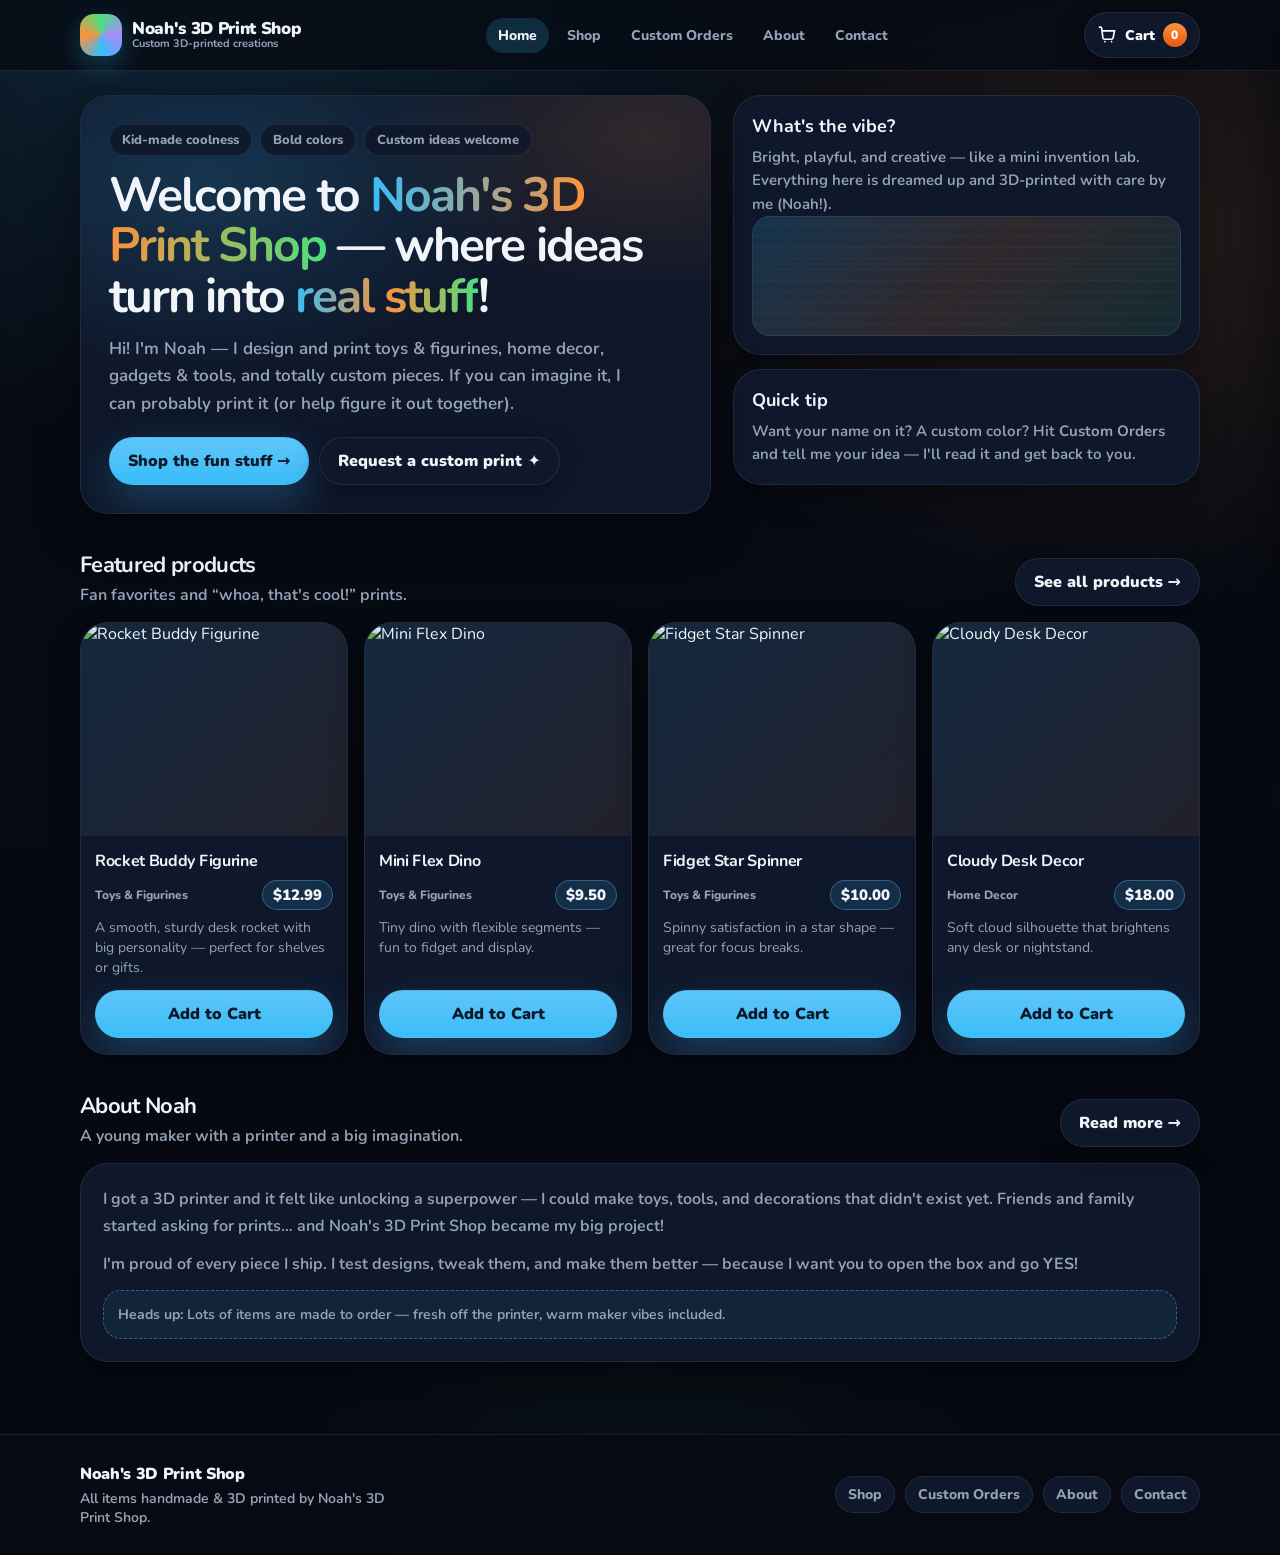
==== commit b9173fe7: "update" ====
--- a/index.html
+++ b/index.html
@@ -3,6 +3,7 @@
   <head>
     <meta charset="utf-8" />
     <meta name="viewport" content="width=device-width, initial-scale=1" />
+    <meta name="theme-color" content="#070b14" />
     <meta
       name="description"
       content="Noah's 3D Print Shop — custom toys, decor, gadgets, and personalized prints made by a young maker."
--- a/css/style.css
+++ b/css/style.css
@@ -3,21 +3,22 @@
 @import url("https://fonts.googleapis.com/css2?family=Nunito:wght@500;700;800;900&display=swap");
 
 :root {
-  --bg: #fbfdff;
-  --card: #ffffff;
-  --ink: #0b1220;
-  --muted: #50607a;
-  --border: rgba(17, 24, 39, 0.12);
-  --shadow: 0 12px 40px rgba(2, 8, 23, 0.08);
-  --shadow-soft: 0 8px 24px rgba(2, 8, 23, 0.08);
-  --electric: #0ea5ff;
-  --orange: #ff7a18;
-  --lime: #58e66f;
-  --purple: #7c3aed;
+  /* Dark theme (default) */
+  --bg: #070b14;
+  --card: #0f172a;
+  --ink: #f1f5f9;
+  --muted: #94a3b8;
+  --border: rgba(148, 163, 184, 0.14);
+  --shadow: 0 16px 48px rgba(0, 0, 0, 0.45);
+  --shadow-soft: 0 10px 28px rgba(0, 0, 0, 0.35);
+  --electric: #38bdf8;
+  --orange: #fb923c;
+  --lime: #4ade80;
+  --purple: #a78bfa;
   --radius-xl: 28px;
   --radius-lg: 22px;
   --radius-md: 18px;
-  --focus: 0 0 0 4px rgba(14, 165, 255, 0.25);
+  --focus: 0 0 0 4px rgba(56, 189, 248, 0.35);
   --max: 1120px;
   --font: "Nunito", ui-sans-serif, system-ui, sans-serif;
 }
@@ -30,15 +31,18 @@
 
 html {
   scroll-behavior: smooth;
+  color-scheme: dark;
 }
 
 body {
   margin: 0;
   font-family: var(--font);
   color: var(--ink);
-  background: radial-gradient(1200px 800px at 15% 10%, rgba(14, 165, 255, 0.16), transparent 52%),
-    radial-gradient(900px 700px at 85% 22%, rgba(255, 122, 24, 0.14), transparent 55%),
-    linear-gradient(180deg, var(--bg), var(--bg));
+  background:
+    radial-gradient(1200px 800px at 15% 0%, rgba(56, 189, 248, 0.14), transparent 55%),
+    radial-gradient(900px 700px at 88% 15%, rgba(251, 146, 60, 0.12), transparent 55%),
+    radial-gradient(800px 600px at 50% 100%, rgba(74, 222, 128, 0.06), transparent 50%),
+    linear-gradient(180deg, var(--bg) 0%, #050810 100%);
   min-height: 100vh;
   display: flex;
   flex-direction: column;
@@ -114,7 +118,7 @@
   border-radius: 14px;
   background: conic-gradient(from 180deg, var(--electric), var(--orange), var(--lime), var(--purple), var(--electric));
   flex-shrink: 0;
-  box-shadow: 0 10px 24px rgba(14, 165, 255, 0.22);
+  box-shadow: 0 10px 28px rgba(56, 189, 248, 0.28);
 }
 
 .brand-text {
@@ -211,7 +215,7 @@
   height: 24px;
   padding: 0 7px;
   border-radius: 999px;
-  background: linear-gradient(180deg, var(--orange), #ff5a1f);
+  background: linear-gradient(180deg, var(--orange), #ea580c);
   color: #fff;
   font-size: 12px;
   display: inline-flex;
@@ -287,8 +291,8 @@
   content: "";
   position: absolute;
   inset: 0;
-  background: radial-gradient(600px 360px at 20% 20%, rgba(14, 165, 255, 0.22), transparent 55%),
-    radial-gradient(500px 300px at 90% 10%, rgba(255, 122, 24, 0.18), transparent 55%);
+  background: radial-gradient(600px 360px at 20% 20%, rgba(56, 189, 248, 0.18), transparent 55%),
+    radial-gradient(500px 300px at 90% 10%, rgba(251, 146, 60, 0.14), transparent 55%);
   pointer-events: none;
 }
 
@@ -368,10 +372,10 @@
 }
 
 .btn-primary {
-  background: linear-gradient(180deg, color-mix(in oklab, var(--electric) 88%, #fff), var(--electric));
-  border-color: color-mix(in oklab, var(--electric) 40%, var(--border));
-  color: #041221;
-  box-shadow: 0 16px 36px rgba(14, 165, 255, 0.2);
+  background: linear-gradient(180deg, color-mix(in oklab, var(--electric) 85%, #e0f2fe), var(--electric));
+  border-color: color-mix(in oklab, var(--electric) 45%, var(--border));
+  color: #0c1929;
+  box-shadow: 0 16px 40px rgba(56, 189, 248, 0.25);
 }
 
 .btn-secondary {
@@ -411,8 +415,8 @@
   height: 120px;
   border-radius: var(--radius-md);
   border: 1px solid var(--border);
-  background: linear-gradient(135deg, rgba(14, 165, 255, 0.2), rgba(255, 122, 24, 0.16), rgba(88, 230, 111, 0.14)),
-    repeating-linear-gradient(0deg, transparent, transparent 10px, rgba(14, 165, 255, 0.05) 10px, rgba(14, 165, 255, 0.05) 11px);
+  background: linear-gradient(135deg, rgba(56, 189, 248, 0.18), rgba(251, 146, 60, 0.14), rgba(74, 222, 128, 0.1)),
+    repeating-linear-gradient(0deg, transparent, transparent 10px, rgba(56, 189, 248, 0.06) 10px, rgba(56, 189, 248, 0.06) 11px);
 }
 
 /* ——— Sections ——— */
@@ -468,7 +472,7 @@
   aspect-ratio: 400 / 320;
   object-fit: cover;
   width: 100%;
-  background: linear-gradient(135deg, rgba(14, 165, 255, 0.08), rgba(255, 122, 24, 0.06));
+  background: linear-gradient(135deg, rgba(56, 189, 248, 0.1), rgba(251, 146, 60, 0.08));
 }
 
 .product-card__body {
@@ -662,9 +666,15 @@
   padding: 12px 14px;
   border-radius: var(--radius-md);
   border: 1px solid var(--border);
-  background: color-mix(in oklab, var(--bg) 96%, var(--card));
+  background: color-mix(in oklab, var(--bg) 40%, var(--card));
+  color: var(--ink);
   outline: none;
   transition: box-shadow 0.15s ease, border-color 0.15s ease;
+}
+
+select option {
+  background: var(--card);
+  color: var(--ink);
 }
 
 textarea {
@@ -677,6 +687,12 @@
 textarea:focus {
   border-color: color-mix(in oklab, var(--electric) 45%, var(--border));
   box-shadow: var(--focus);
+}
+
+input::placeholder,
+textarea::placeholder {
+  color: var(--muted);
+  opacity: 0.85;
 }
 
 .note {
@@ -744,7 +760,7 @@
 .cart-backdrop {
   position: fixed;
   inset: 0;
-  background: rgba(2, 8, 23, 0.5);
+  background: rgba(0, 0, 0, 0.65);
   opacity: 0;
   pointer-events: none;
   transition: opacity 0.2s ease;
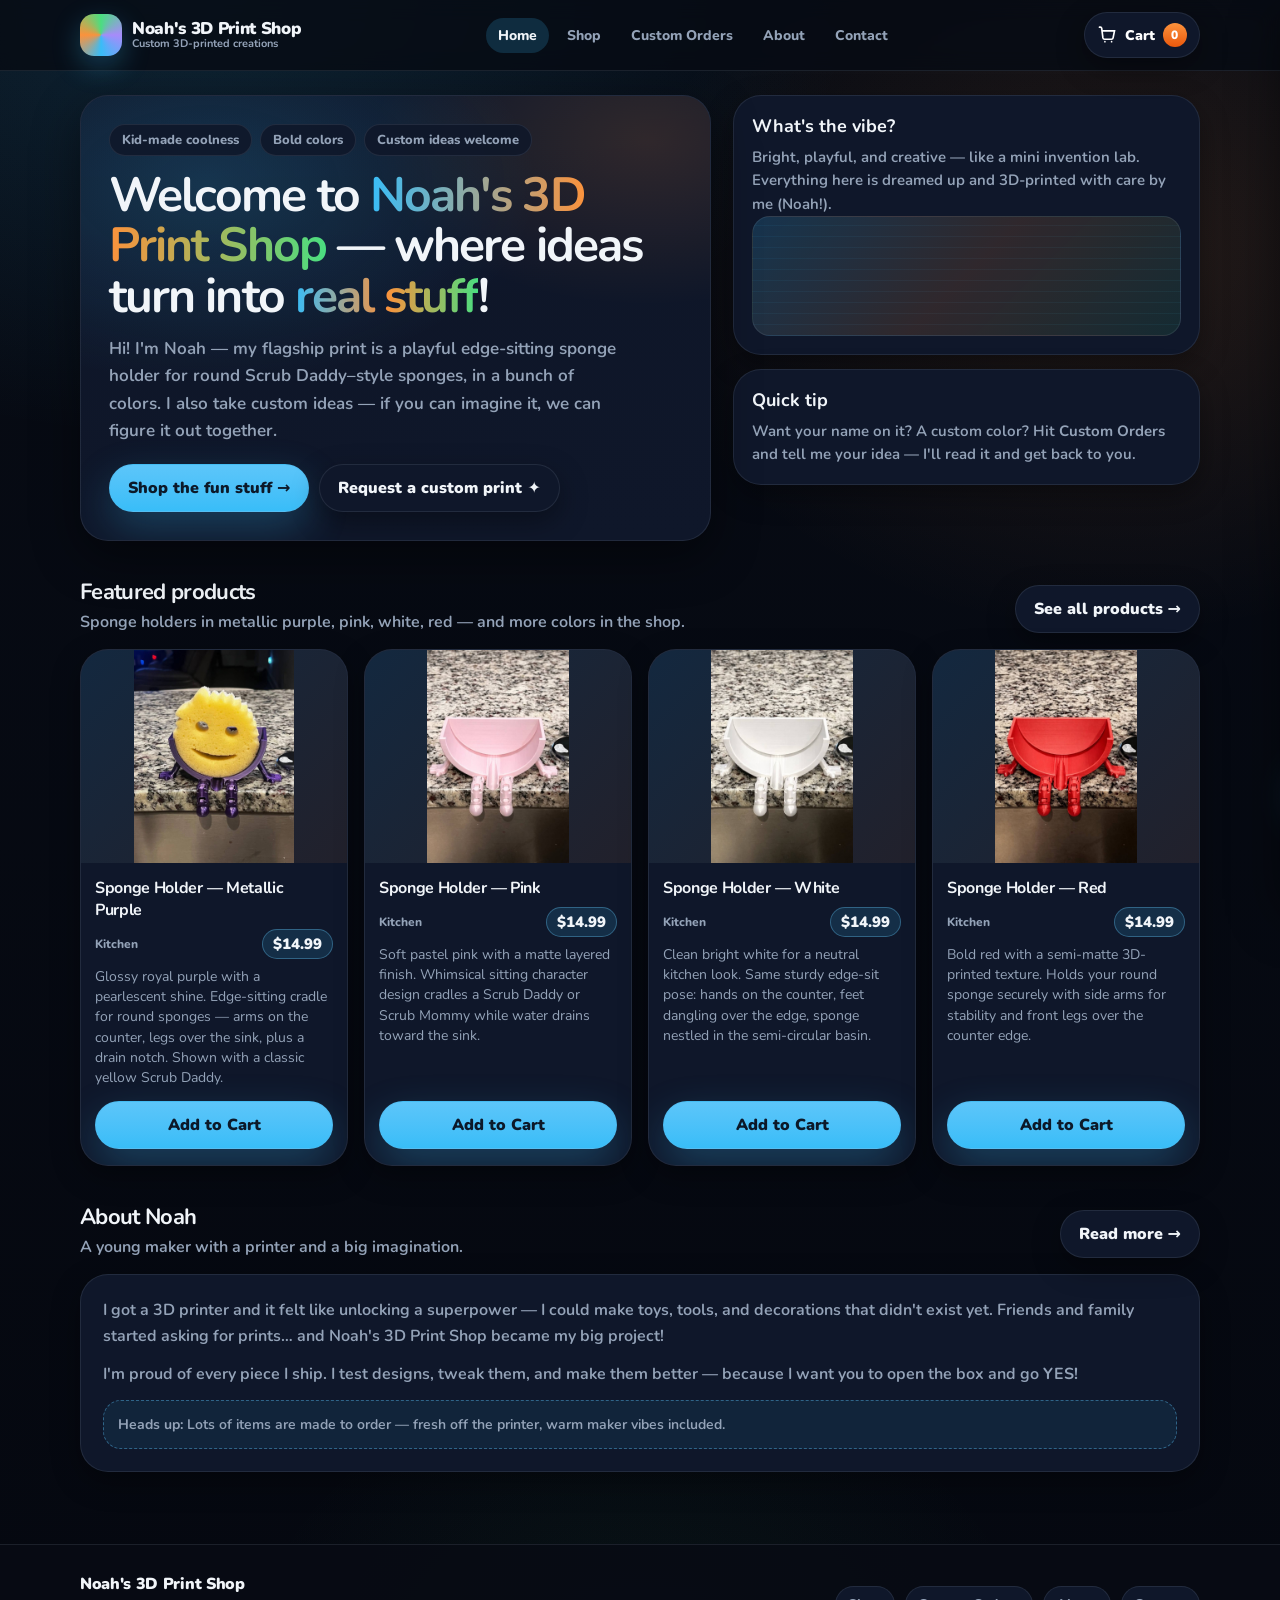
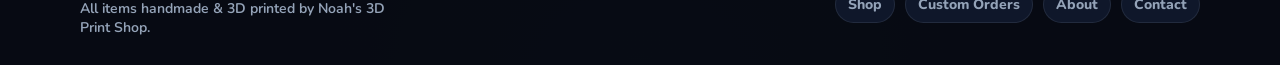
==== commit 2ac4a2ff: "Adding products" ====
--- a/index.html
+++ b/index.html
@@ -6,7 +6,7 @@
     <meta name="theme-color" content="#070b14" />
     <meta
       name="description"
-      content="Noah's 3D Print Shop — custom toys, decor, gadgets, and personalized prints made by a young maker."
+      content="Noah's 3D Print Shop — colorful 3D-printed sponge holders for Scrub Daddy / Scrub Mommy sponges, plus custom prints from a young maker."
     />
     <title>Noah's 3D Print Shop — Custom 3D-Printed Creations</title>
     <link rel="stylesheet" href="css/style.css" />
@@ -83,8 +83,9 @@
               <span class="gradient-text">real stuff</span>!
             </h1>
             <p class="lead">
-              Hi! I'm Noah — I design and print toys &amp; figurines, home decor, gadgets &amp; tools, and totally custom
-              pieces. If you can imagine it, I can probably print it (or help figure it out together).
+              Hi! I'm Noah — my flagship print is a playful edge-sitting sponge holder for round Scrub Daddy–style
+              sponges, in a bunch of colors. I also take custom ideas — if you can imagine it, we can figure it out
+              together.
             </p>
             <div class="cta-row">
               <a class="btn btn-primary" href="pages/shop.html">Shop the fun stuff →</a>
@@ -114,7 +115,7 @@
           <div class="section-head">
             <div>
               <h2 id="featured-heading">Featured products</h2>
-              <p>Fan favorites and “whoa, that's cool!” prints.</p>
+              <p>Sponge holders in metallic purple, pink, white, red — and more colors in the shop.</p>
             </div>
             <a class="btn btn-secondary" href="pages/shop.html">See all products →</a>
           </div>
--- a/css/style.css
+++ b/css/style.css
@@ -419,6 +419,68 @@
     repeating-linear-gradient(0deg, transparent, transparent 10px, rgba(56, 189, 248, 0.06) 10px, rgba(56, 189, 248, 0.06) 11px);
 }
 
+.bio-photo {
+  display: block;
+  width: auto;
+  max-width: 100%;
+  max-height: min(70vh, 520px);
+  height: auto;
+  margin-inline: auto;
+  border-radius: var(--radius-md);
+  border: 1px solid var(--border);
+  background: #fff;
+  box-shadow: var(--shadow-soft);
+}
+
+.about-bio {
+  margin-bottom: 0;
+}
+
+.about-bio__inner {
+  display: flex;
+  flex-direction: row;
+  align-items: flex-start;
+  gap: clamp(20px, 4vw, 36px);
+}
+
+.about-bio__content {
+  flex: 1;
+  min-width: 0;
+}
+
+.about-bio__media {
+  flex: 0 0 auto;
+  width: min(100%, 300px);
+}
+
+.about-bio__media .bio-photo {
+  margin-inline: 0;
+  max-height: min(72vh, 500px);
+}
+
+.about-bio__cta {
+  display: inline-flex;
+  align-items: center;
+  justify-content: center;
+}
+
+@media (max-width: 860px) {
+  .about-bio__inner {
+    flex-direction: column;
+  }
+
+  .about-bio__media {
+    order: -1;
+    width: 100%;
+    max-width: 280px;
+    margin-inline: auto;
+  }
+
+  .about-bio__media .bio-photo {
+    max-height: min(55vh, 420px);
+  }
+}
+
 /* ——— Sections ——— */
 .section {
   margin-top: 36px;
@@ -470,7 +532,7 @@
 
 .product-card__img {
   aspect-ratio: 400 / 320;
-  object-fit: cover;
+  object-fit: contain;
   width: 100%;
   background: linear-gradient(135deg, rgba(56, 189, 248, 0.1), rgba(251, 146, 60, 0.08));
 }
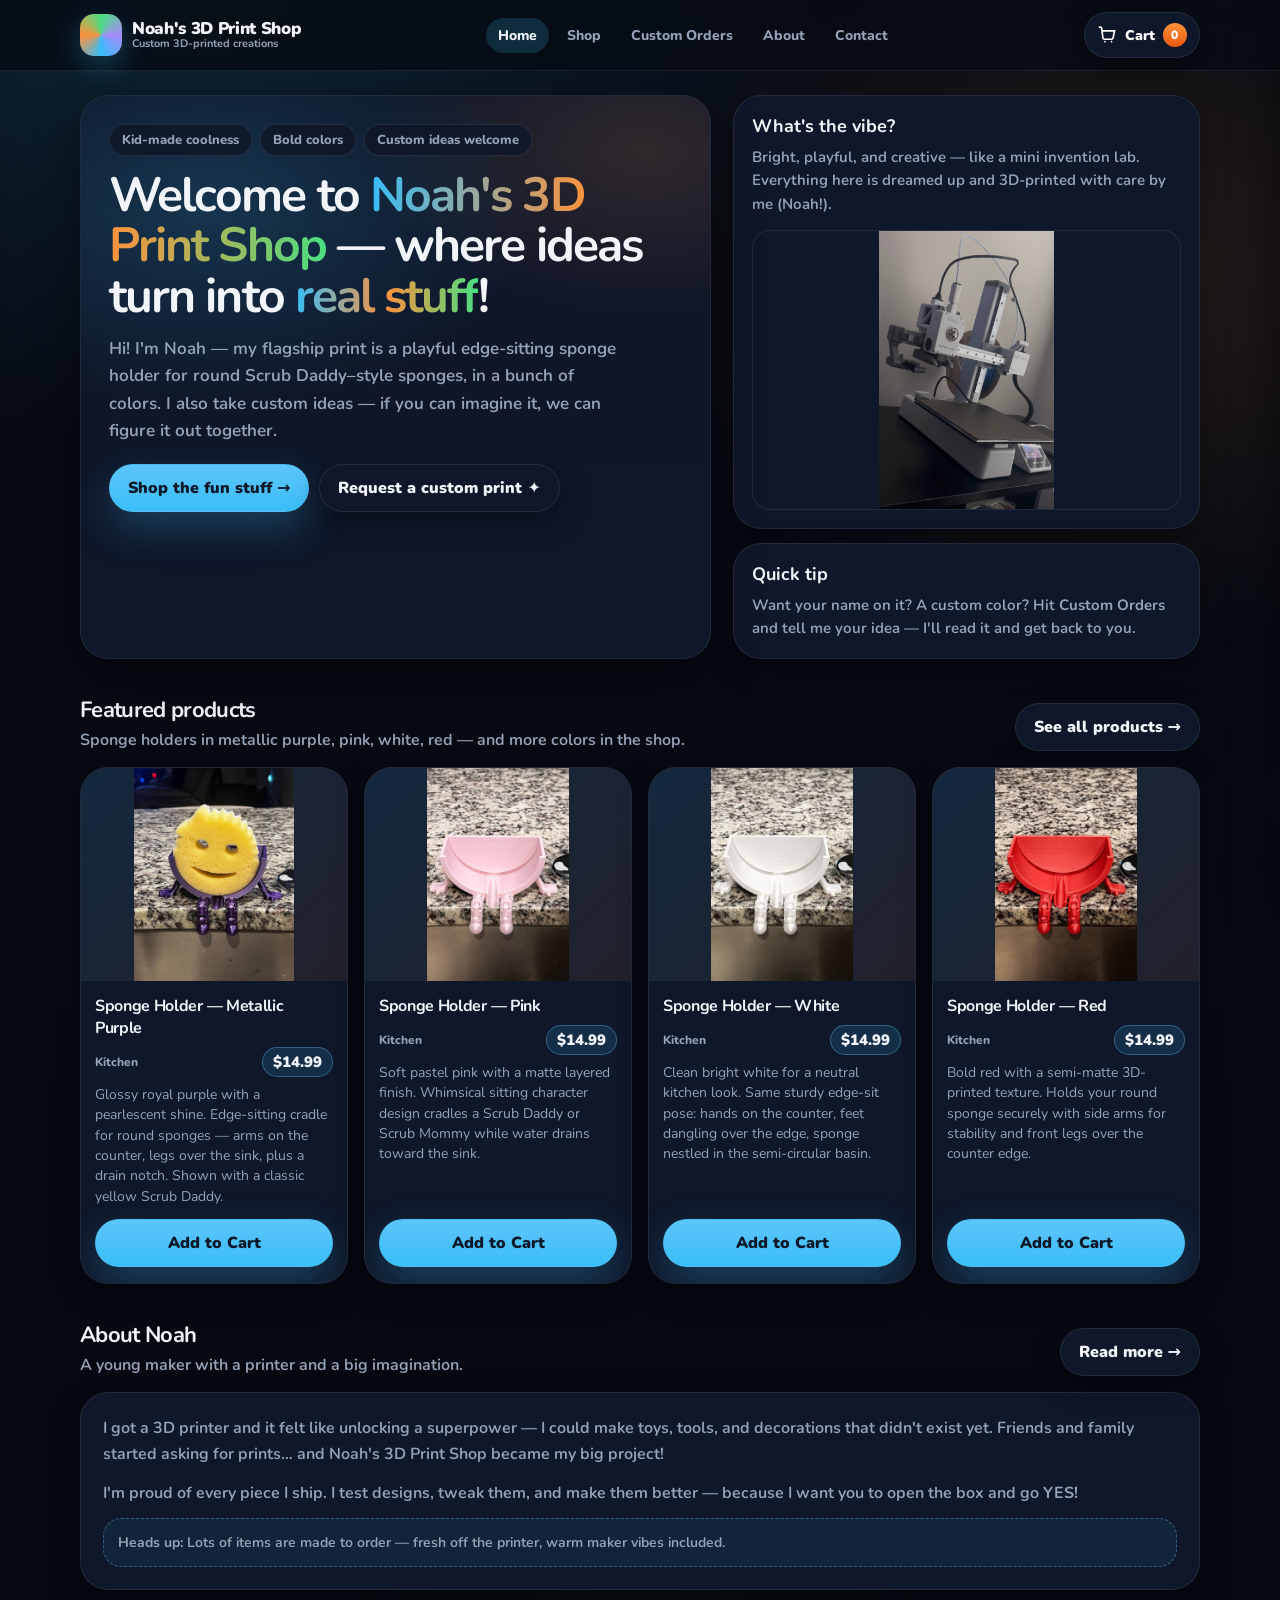
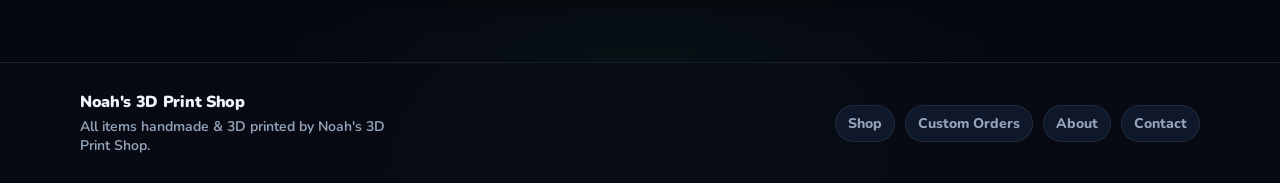
==== commit 1a3c2b33: "new" ====
--- a/index.html
+++ b/index.html
@@ -99,7 +99,15 @@
                 Bright, playful, and creative — like a mini invention lab. Everything here is dreamed up and 3D-printed with
                 care by me (Noah!).
               </p>
-              <div class="spark" role="img" aria-label="Colorful decorative graphic"></div>
+              <img
+                class="mini-card__photo"
+                src="images/home/printer-vibe.png"
+                alt="Bambu Lab A1 mini 3D printer on the desk with blue filament, ready to print."
+                width="643"
+                height="1024"
+                loading="lazy"
+                decoding="async"
+              />
             </div>
             <div class="mini-card">
               <h2>Quick tip</h2>
--- a/css/style.css
+++ b/css/style.css
@@ -411,6 +411,18 @@
   font-size: 15px;
 }
 
+.mini-card__photo {
+  display: block;
+  width: 100%;
+  max-height: min(280px, 38vh);
+  margin-top: 14px;
+  object-fit: contain;
+  object-position: center;
+  border-radius: var(--radius-md);
+  border: 1px solid var(--border);
+  background: color-mix(in oklab, var(--card) 88%, #0f172a);
+}
+
 .spark {
   height: 120px;
   border-radius: var(--radius-md);
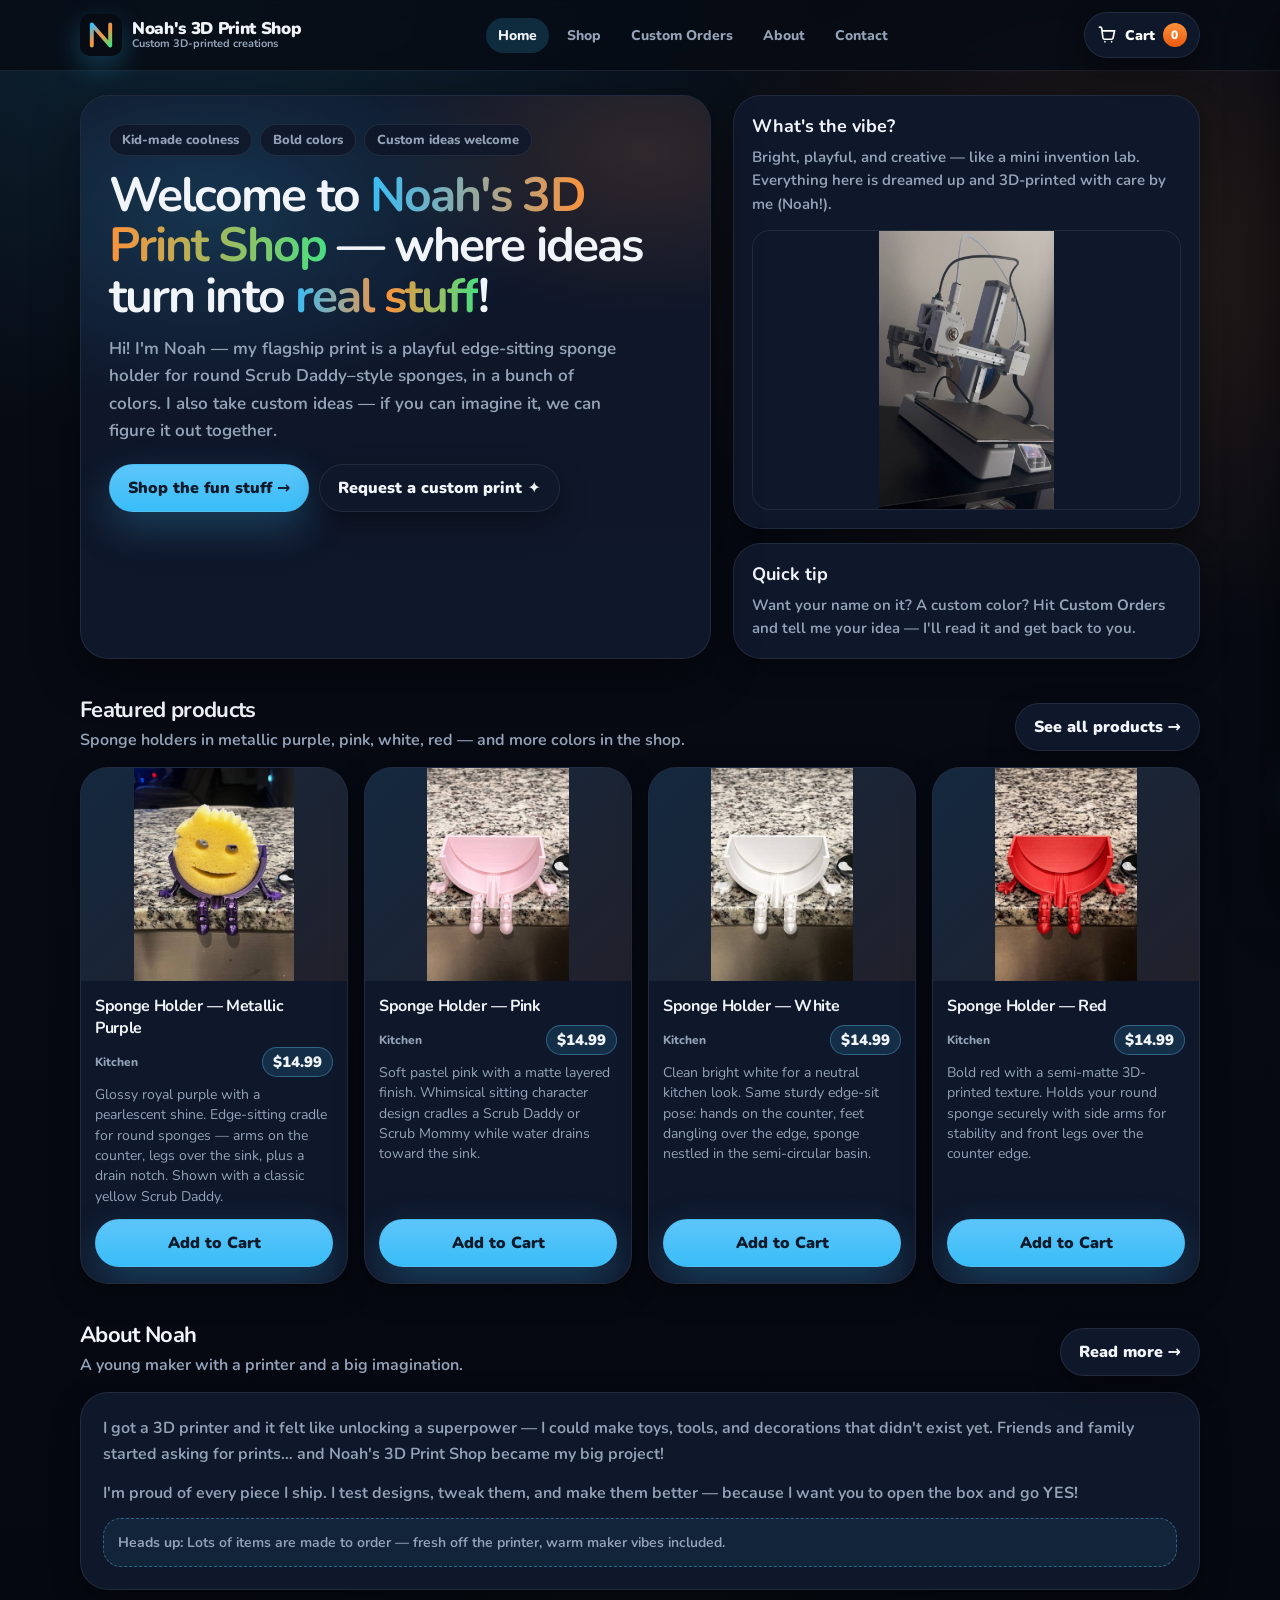
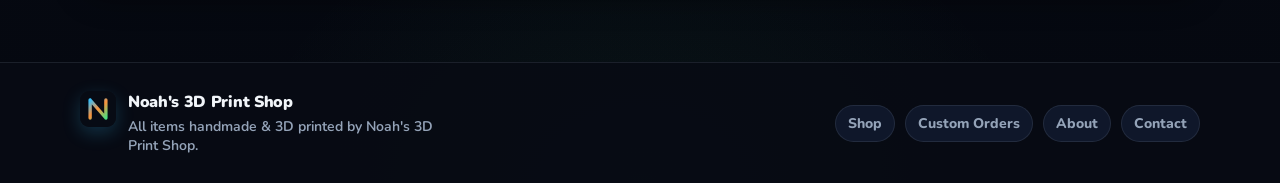
==== commit a37cbf35: "footer logo" ====
--- a/index.html
+++ b/index.html
@@ -9,6 +9,7 @@
       content="Noah's 3D Print Shop — colorful 3D-printed sponge holders for Scrub Daddy / Scrub Mommy sponges, plus custom prints from a young maker."
     />
     <title>Noah's 3D Print Shop — Custom 3D-Printed Creations</title>
+    <link rel="icon" href="favicon.svg" type="image/svg+xml" sizes="any" />
     <link rel="stylesheet" href="css/style.css" />
   </head>
   <body data-page="home">
@@ -158,9 +159,12 @@
 
     <footer class="site-footer">
       <div class="container footer-inner">
-        <div>
-          <div class="footer-brand">Noah's 3D Print Shop</div>
-          <p class="footer-note">All items handmade &amp; 3D printed by Noah's 3D Print Shop.</p>
+        <div class="footer-brand-block">
+          <span class="brand-badge brand-badge--footer" aria-hidden="true"></span>
+          <div>
+            <div class="footer-brand">Noah's 3D Print Shop</div>
+            <p class="footer-note">All items handmade &amp; 3D printed by Noah's 3D Print Shop.</p>
+          </div>
         </div>
         <div class="footer-links">
           <a href="pages/shop.html">Shop</a>
--- a/css/style.css
+++ b/css/style.css
@@ -113,12 +113,13 @@
 }
 
 .brand-badge {
+  display: block;
   width: 42px;
   height: 42px;
-  border-radius: 14px;
-  background: conic-gradient(from 180deg, var(--electric), var(--orange), var(--lime), var(--purple), var(--electric));
+  border-radius: 10px;
   flex-shrink: 0;
   box-shadow: 0 10px 28px rgba(56, 189, 248, 0.28);
+  background: url("../favicon.svg") center / contain no-repeat;
 }
 
 .brand-text {
@@ -796,6 +797,20 @@
   gap: 14px;
 }
 
+.footer-brand-block {
+  display: flex;
+  align-items: flex-start;
+  gap: 12px;
+  min-width: 0;
+}
+
+.brand-badge--footer {
+  width: 36px;
+  height: 36px;
+  border-radius: 9px;
+  box-shadow: 0 6px 18px rgba(56, 189, 248, 0.22);
+}
+
 .footer-brand {
   font-weight: 900;
   letter-spacing: -0.02em;
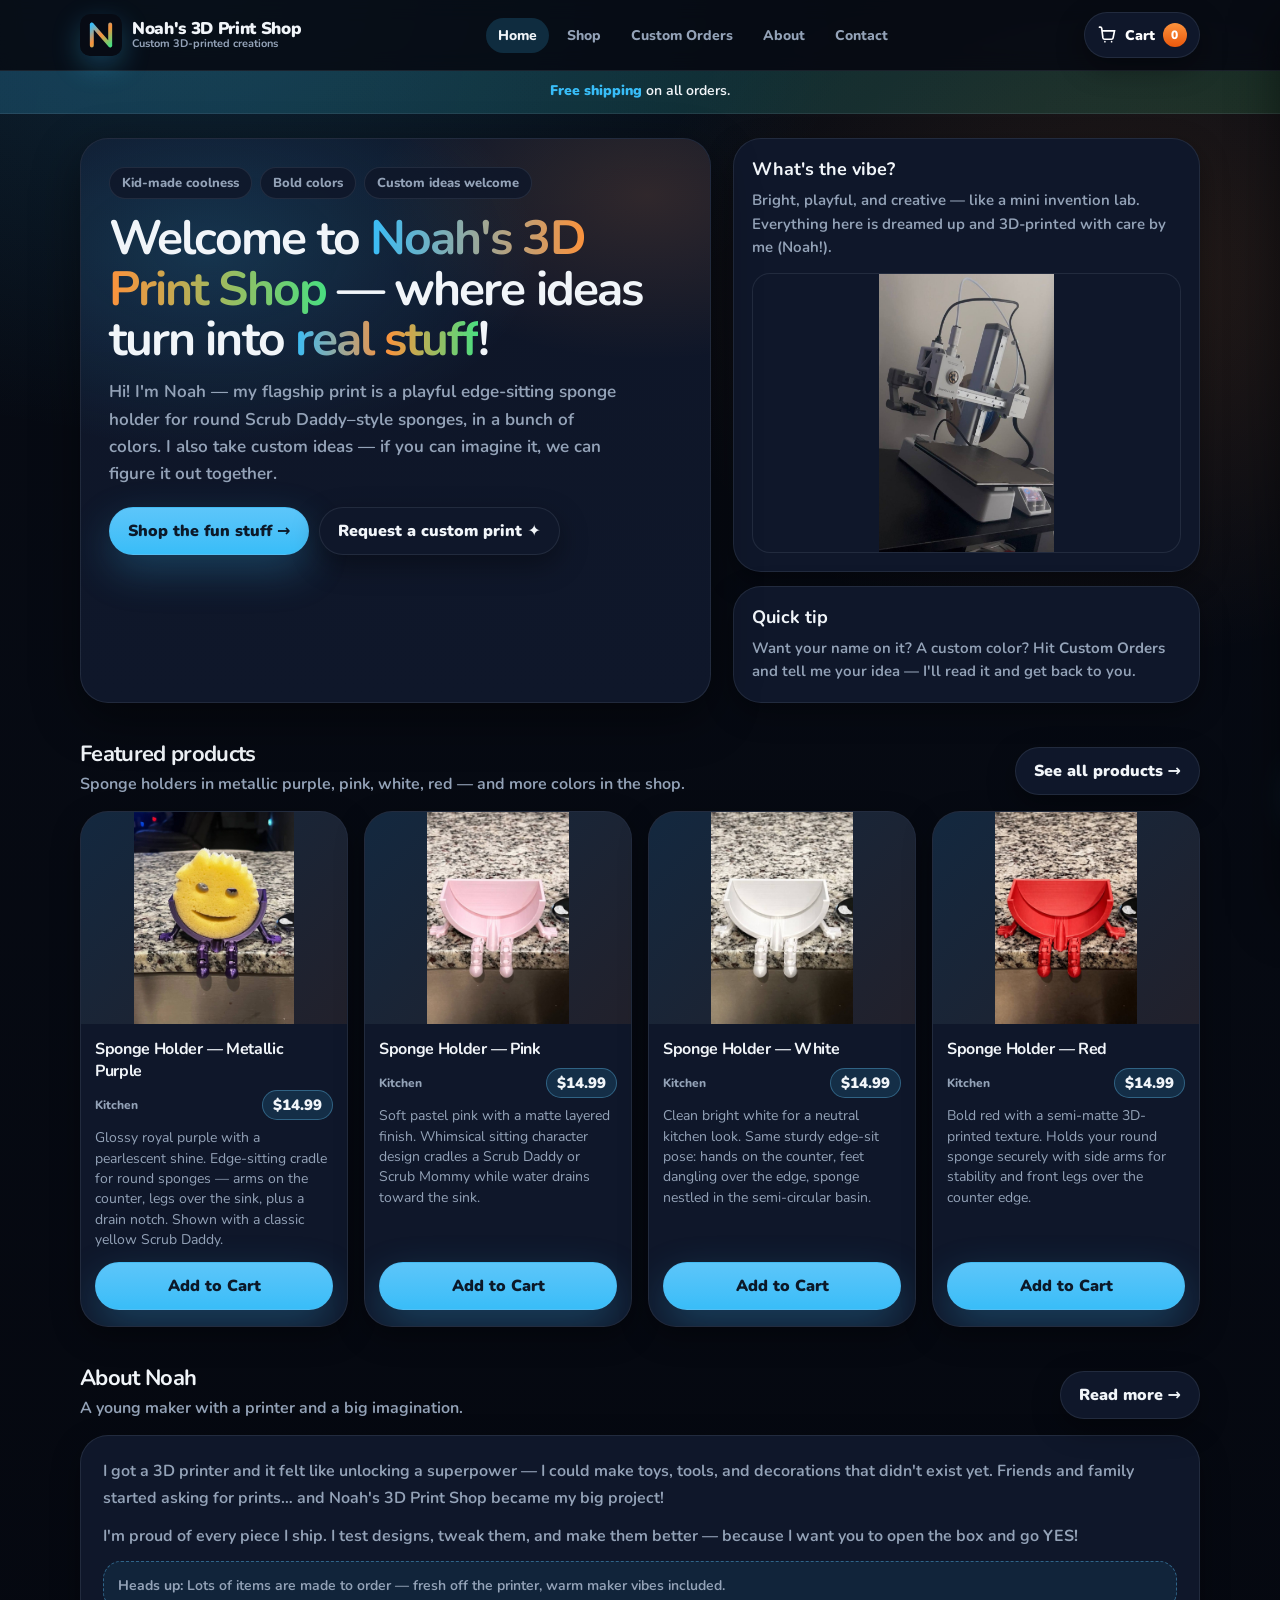
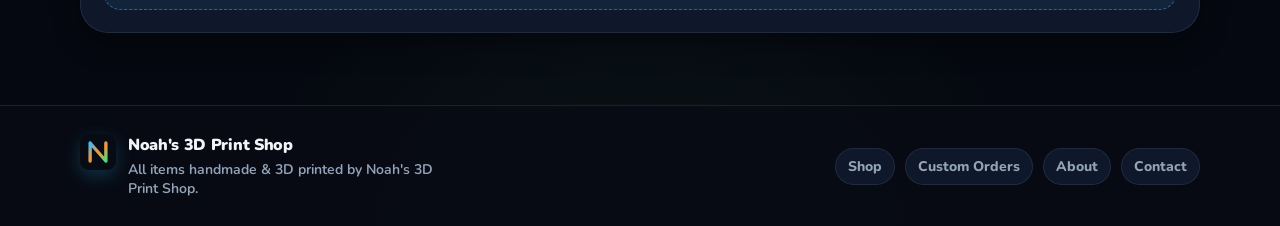
==== commit 279e2d35: "free shipping" ====
--- a/index.html
+++ b/index.html
@@ -70,6 +70,12 @@
       </div>
     </header>
 
+    <div class="shipping-banner">
+      <div class="container shipping-banner__inner">
+        <p class="shipping-banner__text"><strong>Free shipping</strong> on all orders.</p>
+      </div>
+    </div>
+
     <main id="main">
       <div class="container">
         <section class="hero" aria-labelledby="hero-title">
@@ -185,6 +191,7 @@
           </svg>
         </button>
       </div>
+      <div class="cart-drawer__promo" role="status"><strong>Free shipping</strong> on all orders.</div>
       <div class="cart-drawer__body" id="cart-lines"></div>
       <div class="cart-drawer__foot">
         <div class="cart-total">
--- a/css/style.css
+++ b/css/style.css
@@ -257,6 +257,34 @@
   }
 }
 
+/* ——— Free shipping banner (home) ——— */
+.shipping-banner {
+  border-bottom: 1px solid var(--border);
+  background: linear-gradient(
+    100deg,
+    color-mix(in oklab, var(--electric) 20%, transparent),
+    color-mix(in oklab, var(--lime) 14%, transparent)
+  );
+}
+
+.shipping-banner__inner {
+  padding: 10px 0 12px;
+}
+
+.shipping-banner__text {
+  margin: 0;
+  text-align: center;
+  font-size: 14px;
+  font-weight: 650;
+  color: var(--ink);
+  line-height: 1.45;
+}
+
+.shipping-banner__text strong {
+  font-weight: 900;
+  color: var(--electric);
+}
+
 /* ——— Main ——— */
 main {
   flex: 1;
@@ -893,6 +921,21 @@
 .cart-drawer__head h2 {
   margin: 0;
   font-size: 18px;
+}
+
+.cart-drawer__promo {
+  padding: 10px 16px;
+  font-size: 13px;
+  font-weight: 650;
+  line-height: 1.45;
+  color: var(--ink);
+  background: color-mix(in oklab, var(--electric) 14%, transparent);
+  border-bottom: 1px solid var(--border);
+}
+
+.cart-drawer__promo strong {
+  font-weight: 900;
+  color: var(--electric);
 }
 
 .cart-drawer__body {
